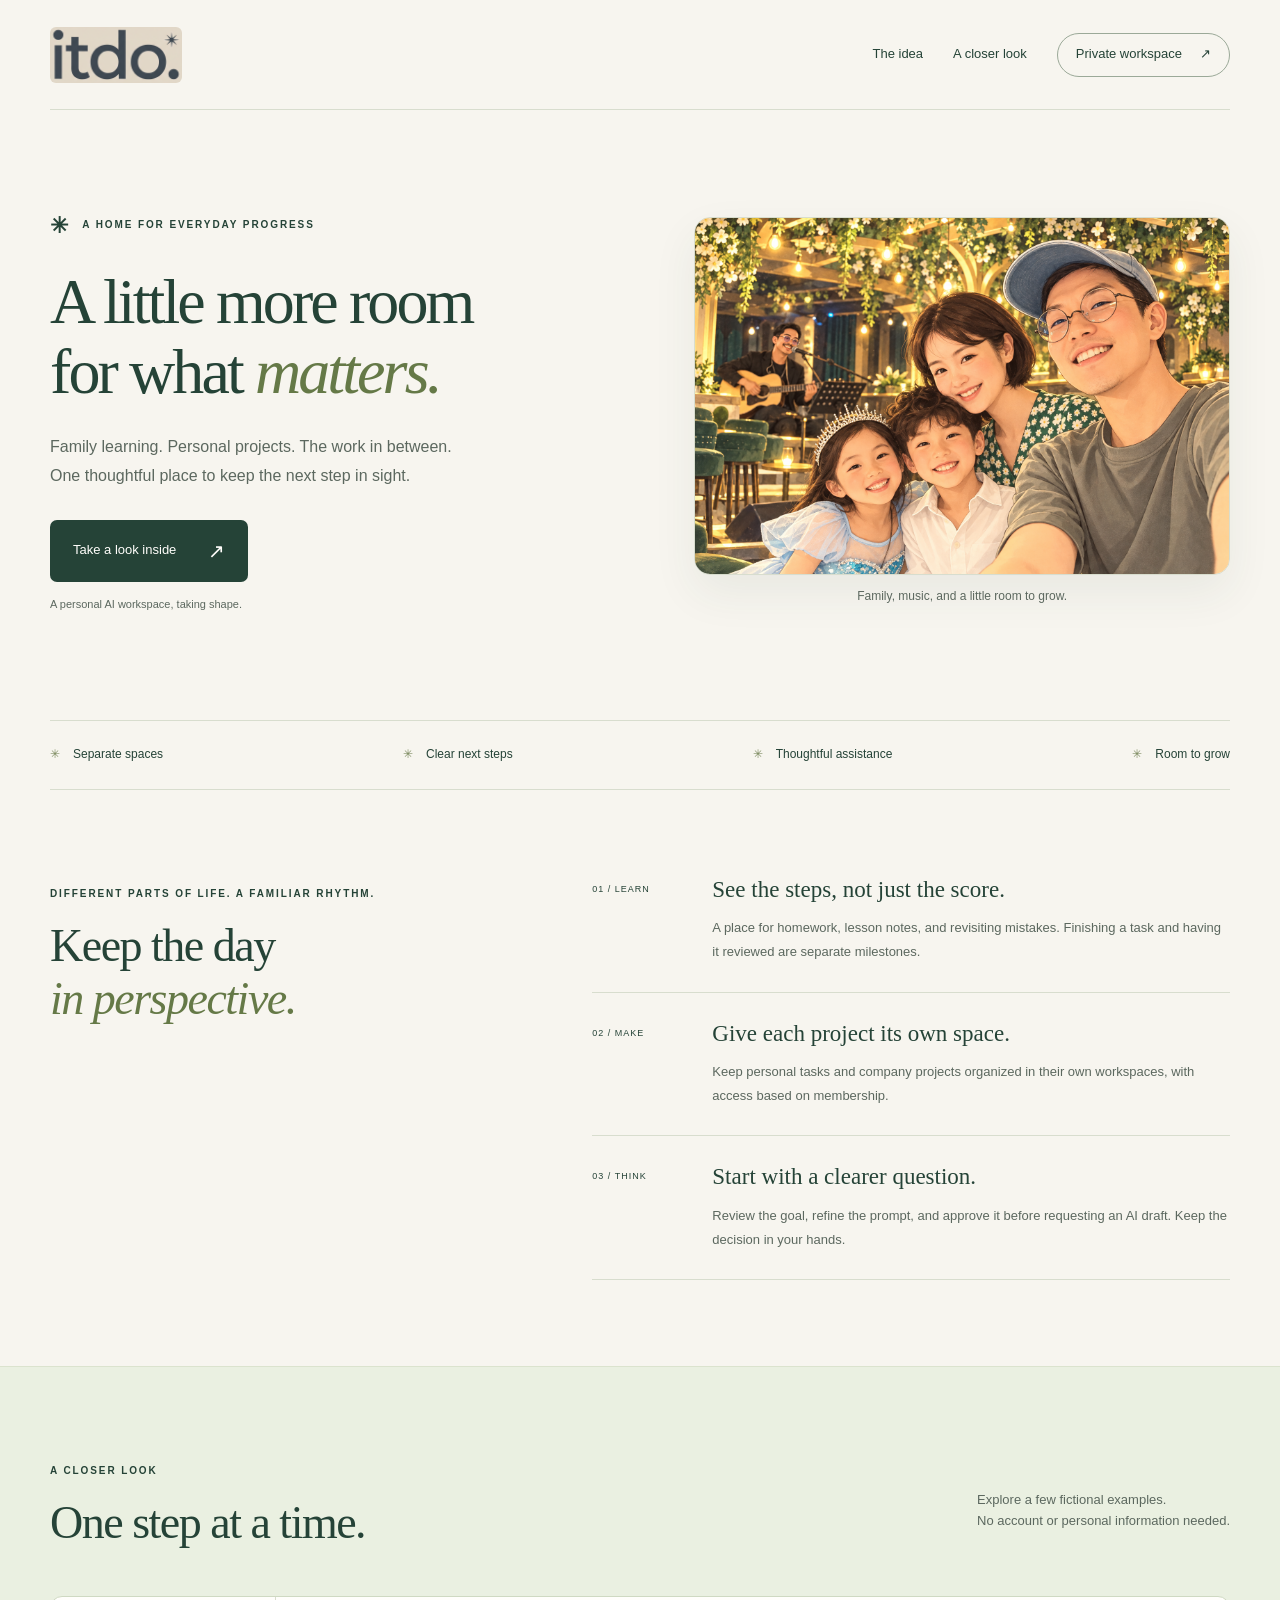
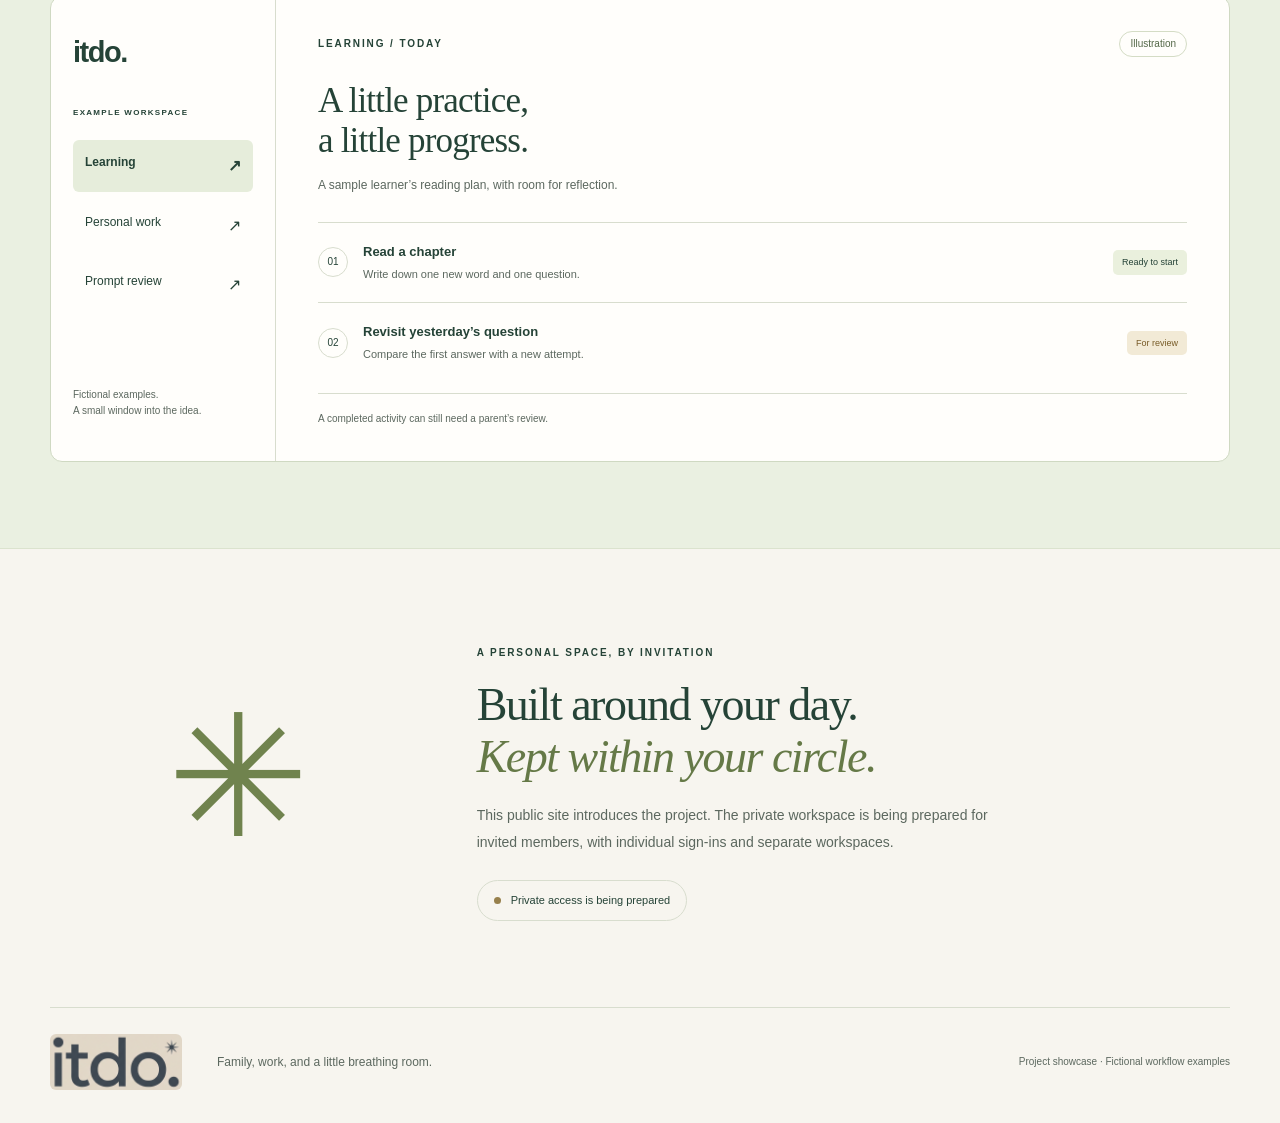
==== index.html @ 33c67507 "Use supplied ITDO logo in the homepage header and footer" ====
<!doctype html>
<html lang="en">
<head>
  <meta charset="utf-8">
  <meta name="viewport" content="width=device-width, initial-scale=1">
  <meta name="description" content="ITDO brings family learning, personal work, and thoughtful AI assistance into one calm workspace. Explore the project and its sample workflows.">
  <meta name="theme-color" content="#254337">
  <meta name="referrer" content="strict-origin-when-cross-origin">
  <meta http-equiv="Content-Security-Policy" content="default-src 'self'; script-src 'self'; style-src 'self'; img-src 'self'; connect-src 'none'; object-src 'none'; base-uri 'none'; form-action 'none'">
  <title>ITDO — A little more room for what matters.</title>
  <link rel="icon" href="./favicon.svg" type="image/svg+xml">
  <link rel="stylesheet" href="./styles.css">
  <script src="./site.js" defer></script>
</head>
<body>
  <a class="skip" href="#main">Skip to content</a>
  <header class="site-header wrap">
    <a class="brand brand-logo" href="./" aria-label="ITDO home"><img src="./itdo-brand-v1.png" width="2048" height="2048" alt="ITDO"></a>
    <nav aria-label="Main navigation"><a href="#possibilities">The idea</a><a href="#preview">A closer look</a><a class="nav-pill" href="#access">Private workspace <span aria-hidden="true">↗</span></a></nav>
  </header>
  <main id="main">
    <section class="hero wrap" aria-labelledby="hero-title">
      <div class="hero-copy">
        <p class="eyebrow"><span class="little-star" aria-hidden="true">✳</span> A home for everyday progress</p>
        <h1 id="hero-title">A little more room<br>for what <em>matters.</em></h1>
        <p class="lede">Family learning. Personal projects. The work in between. One thoughtful place to keep the next step in sight.</p>
        <a class="button" href="#preview">Take a look inside <span aria-hidden="true">↗</span></a>
        <p class="quiet">A personal AI workspace, taking shape.</p>
      </div>
      <figure class="hero-portrait">
        <img src="./family-portrait-v1.png" width="1536" height="1024" fetchpriority="high" alt="A smiling family of four beneath warm lights and greenery, with a musician singing behind them.">
        <figcaption>Family, music, and a little room to grow.</figcaption>
      </figure>
    </section>
    <div class="principles wrap"><span>Separate spaces</span><span>Clear next steps</span><span>Thoughtful assistance</span><span>Room to grow</span></div>
    <section class="possibilities wrap section" id="possibilities" aria-labelledby="possibilities-title">
      <div class="section-intro"><p class="eyebrow">Different parts of life. A familiar rhythm.</p><h2 id="possibilities-title">Keep the day<br><em>in perspective.</em></h2></div>
      <div class="feature-list">
        <article><span class="feature-number">01 / LEARN</span><div><h3>See the steps, not just the score.</h3><p>A place for homework, lesson notes, and revisiting mistakes. Finishing a task and having it reviewed are separate milestones.</p></div></article>
        <article><span class="feature-number">02 / MAKE</span><div><h3>Give each project its own space.</h3><p>Keep personal tasks and company projects organized in their own workspaces, with access based on membership.</p></div></article>
        <article><span class="feature-number">03 / THINK</span><div><h3>Start with a clearer question.</h3><p>Review the goal, refine the prompt, and approve it before requesting an AI draft. Keep the decision in your hands.</p></div></article>
      </div>
    </section>
    <section class="preview-section section" id="preview" aria-labelledby="preview-title">
      <div class="wrap">
        <div class="preview-heading"><div><p class="eyebrow">A closer look</p><h2 id="preview-title">One step at a time.</h2></div><p>Explore a few fictional examples.<br>No account or personal information needed.</p></div>
        <div class="preview-shell">
          <div class="preview-sidebar"><span class="preview-wordmark">itdo.</span><p class="eyebrow">Example workspace</p><div class="example-switcher" role="group" aria-label="Choose an example"><button type="button" data-example="learning" aria-pressed="true">Learning <span aria-hidden="true">↗</span></button><button type="button" data-example="work" aria-pressed="false">Personal work <span aria-hidden="true">↗</span></button><button type="button" data-example="assistant" aria-pressed="false">Prompt review <span aria-hidden="true">↗</span></button></div><p class="sidebar-note">Fictional examples.<br>A small window into the idea.</p></div>
          <div class="example-content" aria-live="polite" aria-atomic="true">
            <article data-panel="learning"><div class="example-top"><span class="eyebrow">Learning / Today</span><span class="sample-tag">Illustration</span></div><h3>A little practice,<br>a little progress.</h3><p class="example-description">A sample learner’s reading plan, with room for reflection.</p><div class="example-record"><span class="record-icon" aria-hidden="true">01</span><div><h4>Read a chapter</h4><p>Write down one new word and one question.</p></div><span class="status">Ready to start</span></div><div class="example-record"><span class="record-icon" aria-hidden="true">02</span><div><h4>Revisit yesterday’s question</h4><p>Compare the first answer with a new attempt.</p></div><span class="status review">For review</span></div><p class="example-footnote">A completed activity can still need a parent’s review.</p></article>
            <article data-panel="work" hidden><div class="example-top"><span class="eyebrow">Personal work / This week</span><span class="sample-tag">Illustration</span></div><h3>Turn a loose idea<br>into a next step.</h3><p class="example-description">A fictional garden project, organized into manageable pieces.</p><div class="example-record"><span class="record-icon" aria-hidden="true">01</span><div><h4>Sketch the balcony layout</h4><p>Measure the space and mark the sunny corner.</p></div><span class="status">Next step</span></div><div class="example-record"><span class="record-icon" aria-hidden="true">02</span><div><h4>Compare three planter options</h4><p>Keep notes together before making a decision.</p></div><span class="status review">Planned</span></div><p class="example-footnote">Personal work and company projects have separate access scopes.</p></article>
            <article data-panel="assistant" hidden><div class="example-top"><span class="eyebrow">Assistance / Prompt review</span><span class="sample-tag">Illustration</span></div><h3>A clearer request.<br>A more useful start.</h3><p class="example-description">Example request: “Help me plan a week of reading.”</p><div class="example-record"><span class="record-icon" aria-hidden="true">01</span><div><h4>Make the goal specific</h4><p>Read for 15 minutes each day, with one reflection question.</p></div></div><div class="example-record"><span class="record-icon" aria-hidden="true">02</span><div><h4>Review before requesting a draft</h4><p>Check the context and approve the exact prompt.</p></div></div><p class="example-footnote">This is a static example. It does not send a prompt or run an agent.</p></article>
          </div>
        </div>
        <noscript><p class="quiet">The learning example is shown above. Enable JavaScript to switch examples.</p></noscript>
      </div>
    </section>
    <section class="access-section wrap section" id="access" aria-labelledby="access-title"><div class="access-symbol" aria-hidden="true">✳</div><div><p class="eyebrow">A personal space, by invitation</p><h2 id="access-title">Built around your day.<br><em>Kept within your circle.</em></h2><p>This public site introduces the project. The private workspace is being prepared for invited members, with individual sign-ins and separate workspaces.</p><span class="availability">Private access is being prepared</span></div></section>
  </main>
  <footer class="site-footer wrap"><a class="brand brand-logo" href="./" aria-label="ITDO home"><img src="./itdo-brand-v1.png" width="2048" height="2048" alt="ITDO" loading="lazy"></a><p>Family, work, and a little breathing room.</p><span>Project showcase · Fictional workflow examples</span></footer>
</body>
</html>
---- styles.css ----
:root{--paper:#f7f5ef;--white:#fffefb;--forest:#254337;--muted:#5c685f;--lime:#e6edb7;--line:#d8ddce;--serif:Georgia,'Times New Roman',serif;--sans:'Avenir Next',Avenir,'Trebuchet MS',sans-serif}
*{box-sizing:border-box}html{scroll-behavior:smooth;scroll-padding-top:28px}body{margin:0;background:var(--paper);color:var(--forest);font:16px/1.6 var(--sans);-webkit-font-smoothing:antialiased}a{color:inherit}button{font:inherit;color:inherit;cursor:pointer}a,button{-webkit-tap-highlight-color:transparent}a:focus-visible,button:focus-visible{outline:3px solid #937128;outline-offset:5px}.wrap{width:min(1180px,calc(100% - 88px));margin-inline:auto}.skip{position:absolute;top:-100px;left:16px;padding:12px 20px;background:var(--forest);color:white;z-index:10}.skip:focus{top:12px}.site-header{display:flex;justify-content:space-between;align-items:center;min-height:110px;border-bottom:1px solid var(--line)}.brand{display:inline-flex;gap:8px;align-items:center;font-size:32px;font-weight:700;letter-spacing:-1.7px;text-decoration:none}.brand-dot{margin-left:-8px}.brand-mark{display:grid;place-items:center;width:39px;height:39px;margin-right:5px;background:var(--lime);border-radius:12px;font:italic 34px var(--serif);letter-spacing:-5px;padding-right:5px}.site-header nav{display:flex;gap:30px;align-items:center;font-size:13px}.site-header nav a{display:inline-flex;min-height:44px;align-items:center;text-decoration:none}.site-header nav a:hover{text-decoration:underline}.nav-pill{border:1px solid #9ba998;border-radius:100px;padding:10px 18px;gap:18px}.hero{display:grid;grid-template-columns:1.1fr 1fr;gap:55px;align-items:center;padding-block:88px 96px}.eyebrow{font-size:10px;letter-spacing:1.9px;text-transform:uppercase;font-weight:600}.little-star{font-size:22px;vertical-align:middle;margin-right:8px}.hero h1{font:clamp(46px,5vw,70px)/1.09 var(--serif);font-weight:400;letter-spacing:-2.9px;margin:24px 0}.hero h1 em,h2 em{font-weight:400;color:#657947}.lede{max-width:425px;font-size:16px;line-height:1.85;color:var(--muted);margin:25px 0 29px}.button{display:inline-flex;align-items:center;gap:32px;padding:15px 23px;background:var(--forest);color:var(--white);border-radius:7px;text-decoration:none;font-size:13px;min-height:48px;transition:background .18s}.button:hover{background:#3a5946}.button span{font-size:20px}.quiet{font-size:11px;color:var(--muted);margin-top:14px}.hero-scene{position:relative;padding:30px 14px 30px 24px;min-width:0}.day-card{position:relative;z-index:1;padding:29px;background:var(--white);border:1px solid var(--line);border-radius:12px;box-shadow:0 20px 55px #2543370b;transform:rotate(-3deg)}.card-top{display:flex;justify-content:space-between;gap:12px;align-items:center}.sample-tag{border:1px solid #d4dcc5;border-radius:30px;padding:4px 10px;font-size:10px;color:#536747;white-space:nowrap}.day-card h2{font:34px/1.16 var(--serif);letter-spacing:-1px;margin:26px 0}.sample-task{display:flex;gap:13px;padding:17px 0;border-top:1px solid #e7e9df;font-size:13px;align-items:center}.sample-task small{display:block;font-size:10px;color:var(--muted);margin-top:3px}.task-symbol{display:grid;place-items:center;border-radius:50%;background:#e8eed8;width:29px;height:29px;flex-shrink:0;font-size:15px}.task-symbol.open{background:none;border:1px solid #cbd4bc;font-size:23px}.card-bottom{display:flex;justify-content:space-between;align-items:center;border-top:1px solid var(--line);padding-top:17px;font-size:11px;color:var(--muted)}.tiny-orbits{font-size:30px;letter-spacing:-10px;padding-right:10px}.paper-note{position:absolute;z-index:2;right:-12px;bottom:-13px;background:var(--lime);border:1px solid #d6deb1;transform:rotate(8deg);padding:16px 26px;box-shadow:0 5px 20px #2543370a}.paper-note>span{font-size:27px}.paper-note p{font:italic 21px/1.25 var(--serif);margin:5px 0}.orbit{position:absolute;border:1px solid #b6c3a3;border-radius:50%;width:290px;height:290px;top:0;right:-20px}.orbit-two{top:53px;right:58px}.principles{display:flex;justify-content:space-between;border-block:1px solid var(--line);padding-block:24px;font-size:12px}.principles span::before{content:'✳';color:#7d8b60;margin-right:13px}.section{padding-block:86px}h2{font:46px/1.15 var(--serif);letter-spacing:-1.5px;font-weight:400;margin:18px 0}.possibilities{display:grid;grid-template-columns:1fr 1.35fr;gap:70px}.feature-list article{display:grid;grid-template-columns:100px 1fr;gap:20px;border-bottom:1px solid var(--line);padding:27px 0}.feature-list article:first-child{padding-top:0}.feature-number{font-size:9px;letter-spacing:1px;padding-top:6px}.feature-list h3{font:23px/1.25 var(--serif);margin:0 0 12px}.feature-list p{font-size:13px;line-height:1.85;color:var(--muted);margin:0}.preview-section{background:#eaf0e1;border-block:1px solid #dbe3ce}.preview-heading{display:flex;justify-content:space-between;align-items:center;gap:30px;margin-bottom:28px}.preview-heading>p{font-size:13px;color:var(--muted)}.preview-shell{display:grid;grid-template-columns:225px 1fr;background:var(--white);border:1px solid #cfd9c2;border-radius:12px;overflow:hidden}.preview-sidebar{padding:32px 22px;border-right:1px solid var(--line);display:flex;flex-direction:column}.preview-wordmark{font-size:29px;font-weight:700;letter-spacing:-1.5px;margin-bottom:24px}.preview-sidebar>.eyebrow{font-size:8px;letter-spacing:1.3px}.example-switcher{display:grid;gap:8px;margin-top:12px}.example-switcher button{border:0;background:transparent;display:flex;justify-content:space-between;padding:13px 12px;border-radius:6px;text-align:left;font-size:12px;min-height:46px}.example-switcher button[aria-pressed=true]{background:#e6eddb;font-weight:600}.example-switcher button:hover{background:#f0f3e8}.example-switcher span{font-size:16px}.sidebar-note{font-size:10px;color:var(--muted);margin-top:auto;padding-top:40px}.example-content{padding:34px 42px;min-width:0;min-height:440px}.example-top{display:flex;justify-content:space-between;gap:10px;align-items:center}.example-content h3{font:35px/1.15 var(--serif);letter-spacing:-.8px;margin:24px 0 14px}.example-description{font-size:12px;color:var(--muted);margin-bottom:27px}.example-record{display:flex;gap:15px;align-items:center;border-top:1px solid var(--line);padding:19px 0}.record-icon{display:grid;place-items:center;width:30px;height:30px;border:1px solid var(--line);border-radius:50%;font-size:10px;flex-shrink:0}.example-record h4{font-size:13px;font-weight:600;margin:0 0 3px}.example-record p{font-size:11px;margin:0;color:var(--muted)}.status{margin-left:auto;white-space:nowrap;font-size:9px;padding:5px 9px;background:#eaf0dd;border-radius:5px}.status.review{background:#f2ead6;color:#775b27}.example-footnote{font-size:10px;color:var(--muted);border-top:1px solid var(--line);padding-top:17px;margin-bottom:0}.access-section{display:grid;grid-template-columns:1fr 2fr;gap:50px;align-items:center}.access-symbol{font:170px var(--serif);text-align:center;color:#70834e}.access-section p:not(.eyebrow){max-width:530px;font-size:14px;color:var(--muted);line-height:1.9}.availability{display:inline-flex;gap:10px;align-items:center;border:1px solid var(--line);padding:11px 16px;border-radius:50px;font-size:11px;margin-top:10px}.availability::before{content:'';width:7px;height:7px;border-radius:50%;background:#97804c}.site-footer{border-top:1px solid var(--line);padding-block:26px 33px;display:flex;align-items:center;gap:35px}.site-footer .brand{font-size:27px}.site-footer p{font-size:12px;color:var(--muted)}.site-footer>span{margin-left:auto;font-size:10px;color:var(--muted)}[hidden]{display:none!important}
@media(min-width:800px) and (prefers-reduced-motion:no-preference){.hero-copy,.hero-scene{animation:arrive .6s ease-out both}.hero-scene{animation-delay:.13s}@keyframes arrive{from{opacity:0;transform:translateY(14px)}to{opacity:1;transform:translateY(0)}}}
@media(max-width:1000px){.wrap{width:calc(100% - 56px)}.hero{gap:22px;padding-block:64px 80px}.hero h1{font-size:52px}.day-card{padding:22px}.paper-note{right:-6px}.possibilities{gap:35px;grid-template-columns:.9fr 1.4fr}.feature-list article{grid-template-columns:75px 1fr;gap:12px}.preview-sidebar{padding:27px 18px}.preview-shell{grid-template-columns:190px 1fr}.example-content{padding:30px 28px}.status{white-space:normal}.principles{font-size:11px}.principles span::before{margin-right:7px}}
@media(max-width:720px){.wrap{width:calc(100% - 40px)}.site-header{min-height:85px}.brand{font-size:27px}.brand-mark{width:34px;height:34px}.site-header nav{gap:14px;font-size:11px}.site-header nav>a:first-child{display:none}.nav-pill{padding:8px 12px;gap:8px}.hero{grid-template-columns:1fr;gap:24px;padding-block:44px 73px}.hero h1{font-size:clamp(43px,10vw,63px);letter-spacing:-2px}.lede{font-size:15px;max-width:460px}.hero-scene{max-width:420px;width:100%;margin:auto;padding:25px 14px}.orbit{right:0}.paper-note{right:3px;bottom:-20px}.day-card{padding:25px}.principles{display:grid;grid-template-columns:1fr 1fr;gap:18px;padding-block:24px}.section{padding-block:55px}.possibilities{grid-template-columns:1fr;gap:25px}h2{font-size:37px}.feature-list article{grid-template-columns:79px 1fr;padding:24px 0}.feature-list h3{font-size:22px}.preview-heading{display:block}.preview-heading>p{font-size:12px}.preview-shell{grid-template-columns:1fr}.preview-sidebar{padding:14px;border-right:0;border-bottom:1px solid var(--line)}.preview-wordmark,.preview-sidebar>.eyebrow,.sidebar-note{display:none}.example-switcher{display:flex;gap:6px;margin:0;flex-wrap:wrap}.example-switcher button{flex:1;gap:9px;justify-content:center;font-size:11px;padding:12px 8px}.example-switcher button span{display:none}.example-content{padding:25px 20px;min-height:470px}.example-content h3{font-size:32px}.example-top .eyebrow{font-size:8px;letter-spacing:1.2px}.example-record{flex-wrap:wrap;gap:11px}.example-record>div{flex:1}.status{margin-left:41px}.access-section{grid-template-columns:1fr;gap:4px}.access-symbol{text-align:left;font-size:70px;line-height:1.2}.access-section h2{font-size:37px}.site-footer{flex-wrap:wrap;gap:8px 20px}.site-footer>span{margin-left:0;width:100%}.site-footer p{font-size:11px}}
.hero-portrait{margin:0;min-width:0}.hero-portrait img{display:block;width:100%;height:auto;border:1px solid var(--line);border-radius:16px;box-shadow:0 18px 45px #25433712}.hero-portrait figcaption{margin-top:12px;text-align:center;font-size:12px;color:var(--muted)}
.brand-logo{display:block;position:relative;width:132px;height:56px;overflow:hidden;flex-shrink:0;border-radius:6px}.brand-logo img{position:absolute;left:-45%;top:50%;width:190%;max-width:none;height:auto;transform:translateY(-50%)}
@media(max-width:480px){.site-header nav>a:not(.nav-pill){display:none}.brand-logo{width:120px;height:52px}}
@media(prefers-reduced-motion:reduce){html{scroll-behavior:auto}*{animation:none!important;transition:none!important}}
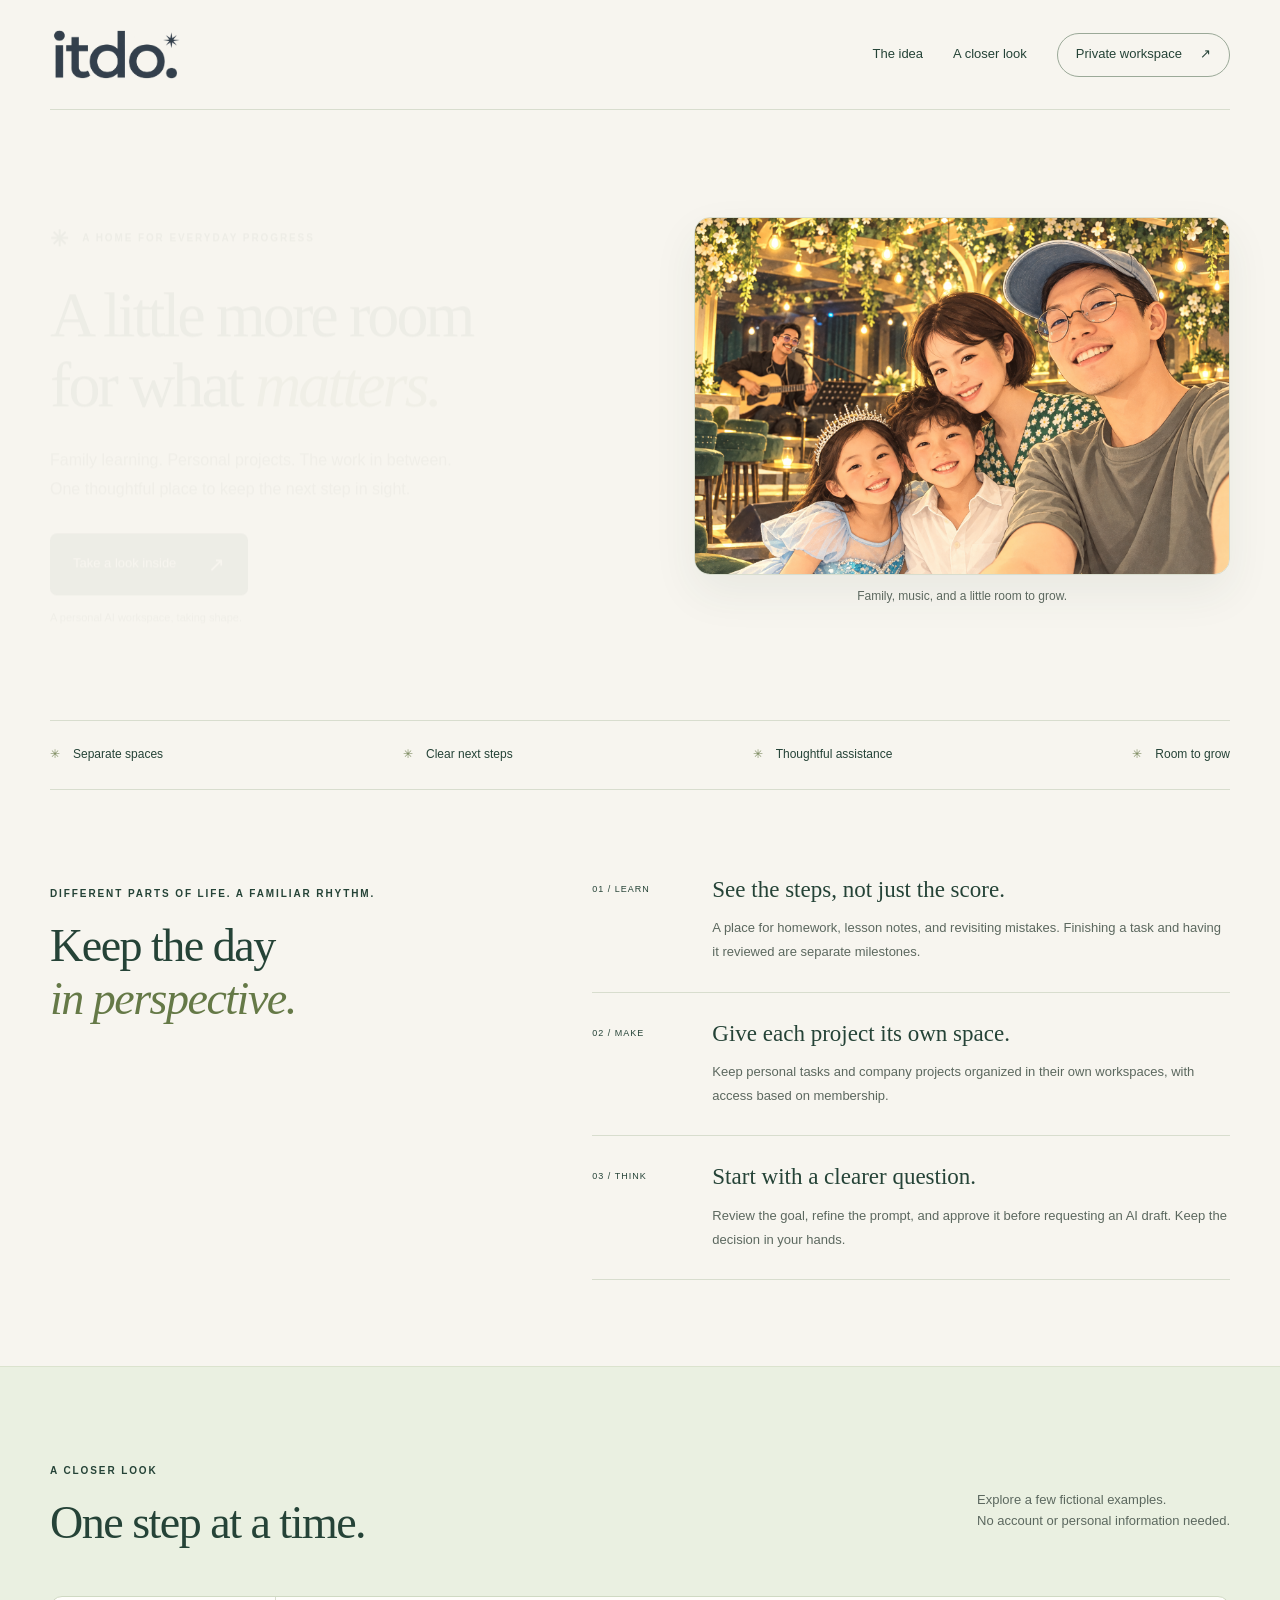
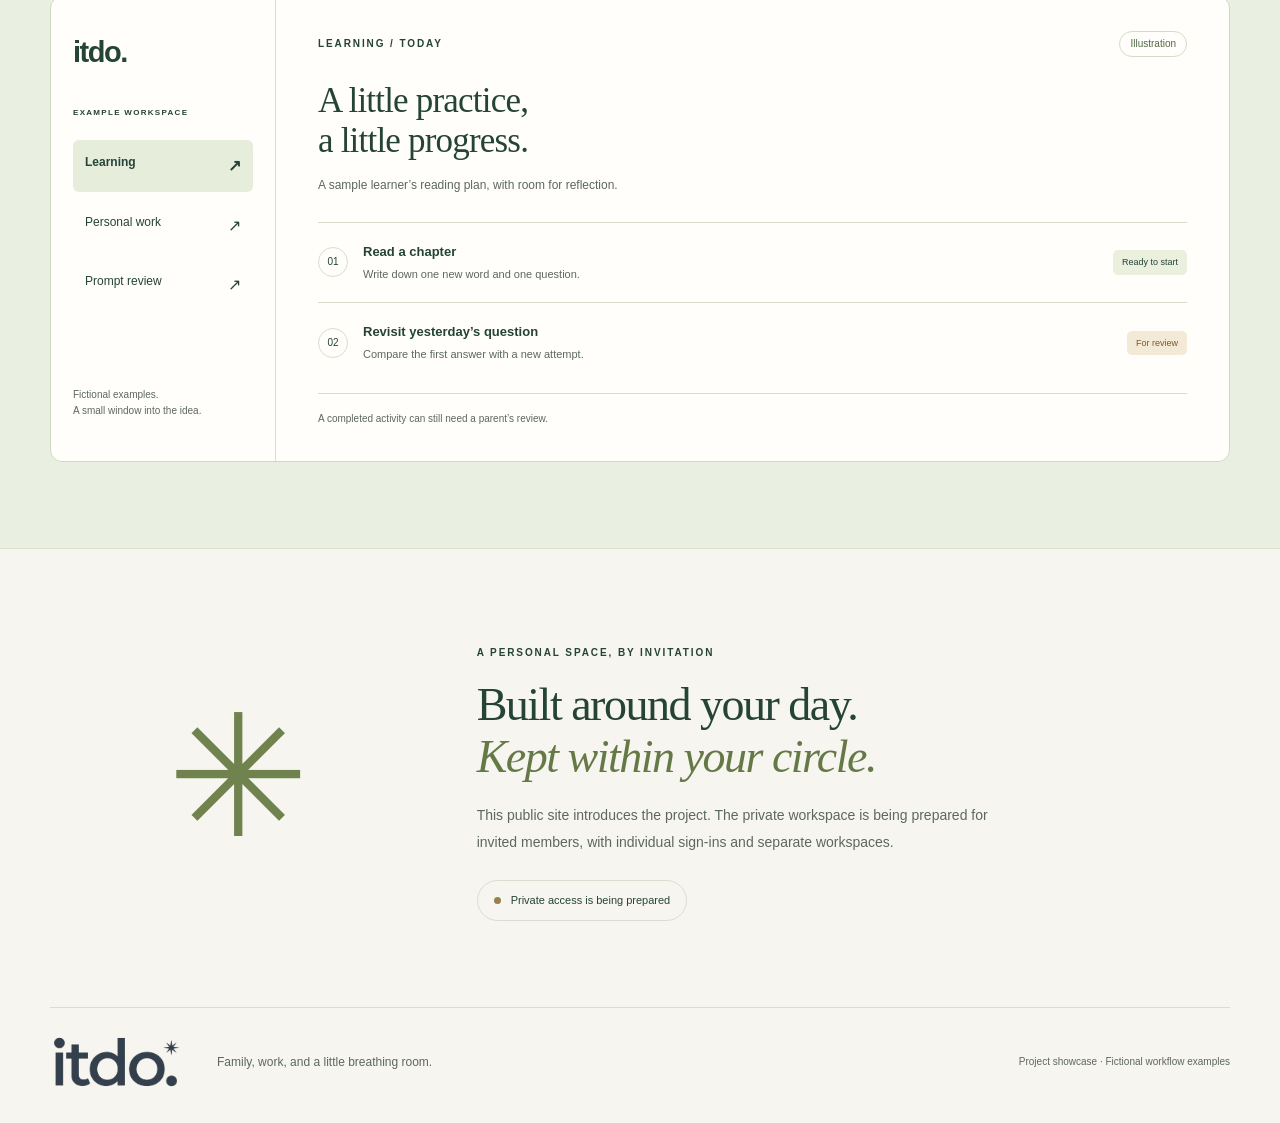
==== commit ac02fa8f: "Remove the beige logo background" ====
--- a/index.html
+++ b/index.html
@@ -15,7 +15,7 @@
 <body>
   <a class="skip" href="#main">Skip to content</a>
   <header class="site-header wrap">
-    <a class="brand brand-logo" href="./" aria-label="ITDO home"><img src="./itdo-brand-v1.png" width="2048" height="2048" alt="ITDO"></a>
+    <a class="brand brand-logo" href="./" aria-label="ITDO home"><img src="./itdo-logo-transparent-v2.png" width="1983" height="793" alt="ITDO"></a>
     <nav aria-label="Main navigation"><a href="#possibilities">The idea</a><a href="#preview">A closer look</a><a class="nav-pill" href="#access">Private workspace <span aria-hidden="true">↗</span></a></nav>
   </header>
   <main id="main">
@@ -57,6 +57,6 @@
     </section>
     <section class="access-section wrap section" id="access" aria-labelledby="access-title"><div class="access-symbol" aria-hidden="true">✳</div><div><p class="eyebrow">A personal space, by invitation</p><h2 id="access-title">Built around your day.<br><em>Kept within your circle.</em></h2><p>This public site introduces the project. The private workspace is being prepared for invited members, with individual sign-ins and separate workspaces.</p><span class="availability">Private access is being prepared</span></div></section>
   </main>
-  <footer class="site-footer wrap"><a class="brand brand-logo" href="./" aria-label="ITDO home"><img src="./itdo-brand-v1.png" width="2048" height="2048" alt="ITDO" loading="lazy"></a><p>Family, work, and a little breathing room.</p><span>Project showcase · Fictional workflow examples</span></footer>
+  <footer class="site-footer wrap"><a class="brand brand-logo" href="./" aria-label="ITDO home"><img src="./itdo-logo-transparent-v2.png" width="1983" height="793" alt="ITDO" loading="lazy"></a><p>Family, work, and a little breathing room.</p><span>Project showcase · Fictional workflow examples</span></footer>
 </body>
 </html>
--- a/styles.css
+++ b/styles.css
@@ -4,6 +4,6 @@
 @media(max-width:1000px){.wrap{width:calc(100% - 56px)}.hero{gap:22px;padding-block:64px 80px}.hero h1{font-size:52px}.day-card{padding:22px}.paper-note{right:-6px}.possibilities{gap:35px;grid-template-columns:.9fr 1.4fr}.feature-list article{grid-template-columns:75px 1fr;gap:12px}.preview-sidebar{padding:27px 18px}.preview-shell{grid-template-columns:190px 1fr}.example-content{padding:30px 28px}.status{white-space:normal}.principles{font-size:11px}.principles span::before{margin-right:7px}}
 @media(max-width:720px){.wrap{width:calc(100% - 40px)}.site-header{min-height:85px}.brand{font-size:27px}.brand-mark{width:34px;height:34px}.site-header nav{gap:14px;font-size:11px}.site-header nav>a:first-child{display:none}.nav-pill{padding:8px 12px;gap:8px}.hero{grid-template-columns:1fr;gap:24px;padding-block:44px 73px}.hero h1{font-size:clamp(43px,10vw,63px);letter-spacing:-2px}.lede{font-size:15px;max-width:460px}.hero-scene{max-width:420px;width:100%;margin:auto;padding:25px 14px}.orbit{right:0}.paper-note{right:3px;bottom:-20px}.day-card{padding:25px}.principles{display:grid;grid-template-columns:1fr 1fr;gap:18px;padding-block:24px}.section{padding-block:55px}.possibilities{grid-template-columns:1fr;gap:25px}h2{font-size:37px}.feature-list article{grid-template-columns:79px 1fr;padding:24px 0}.feature-list h3{font-size:22px}.preview-heading{display:block}.preview-heading>p{font-size:12px}.preview-shell{grid-template-columns:1fr}.preview-sidebar{padding:14px;border-right:0;border-bottom:1px solid var(--line)}.preview-wordmark,.preview-sidebar>.eyebrow,.sidebar-note{display:none}.example-switcher{display:flex;gap:6px;margin:0;flex-wrap:wrap}.example-switcher button{flex:1;gap:9px;justify-content:center;font-size:11px;padding:12px 8px}.example-switcher button span{display:none}.example-content{padding:25px 20px;min-height:470px}.example-content h3{font-size:32px}.example-top .eyebrow{font-size:8px;letter-spacing:1.2px}.example-record{flex-wrap:wrap;gap:11px}.example-record>div{flex:1}.status{margin-left:41px}.access-section{grid-template-columns:1fr;gap:4px}.access-symbol{text-align:left;font-size:70px;line-height:1.2}.access-section h2{font-size:37px}.site-footer{flex-wrap:wrap;gap:8px 20px}.site-footer>span{margin-left:0;width:100%}.site-footer p{font-size:11px}}
 .hero-portrait{margin:0;min-width:0}.hero-portrait img{display:block;width:100%;height:auto;border:1px solid var(--line);border-radius:16px;box-shadow:0 18px 45px #25433712}.hero-portrait figcaption{margin-top:12px;text-align:center;font-size:12px;color:var(--muted)}
-.brand-logo{display:block;position:relative;width:132px;height:56px;overflow:hidden;flex-shrink:0;border-radius:6px}.brand-logo img{position:absolute;left:-45%;top:50%;width:190%;max-width:none;height:auto;transform:translateY(-50%)}
+.brand-logo{display:block;position:relative;width:132px;height:56px;overflow:hidden;flex-shrink:0}.brand-logo img{position:absolute;left:-20%;top:50%;width:142%;max-width:none;height:auto;transform:translateY(-56%)}
 @media(max-width:480px){.site-header nav>a:not(.nav-pill){display:none}.brand-logo{width:120px;height:52px}}
 @media(prefers-reduced-motion:reduce){html{scroll-behavior:auto}*{animation:none!important;transition:none!important}}
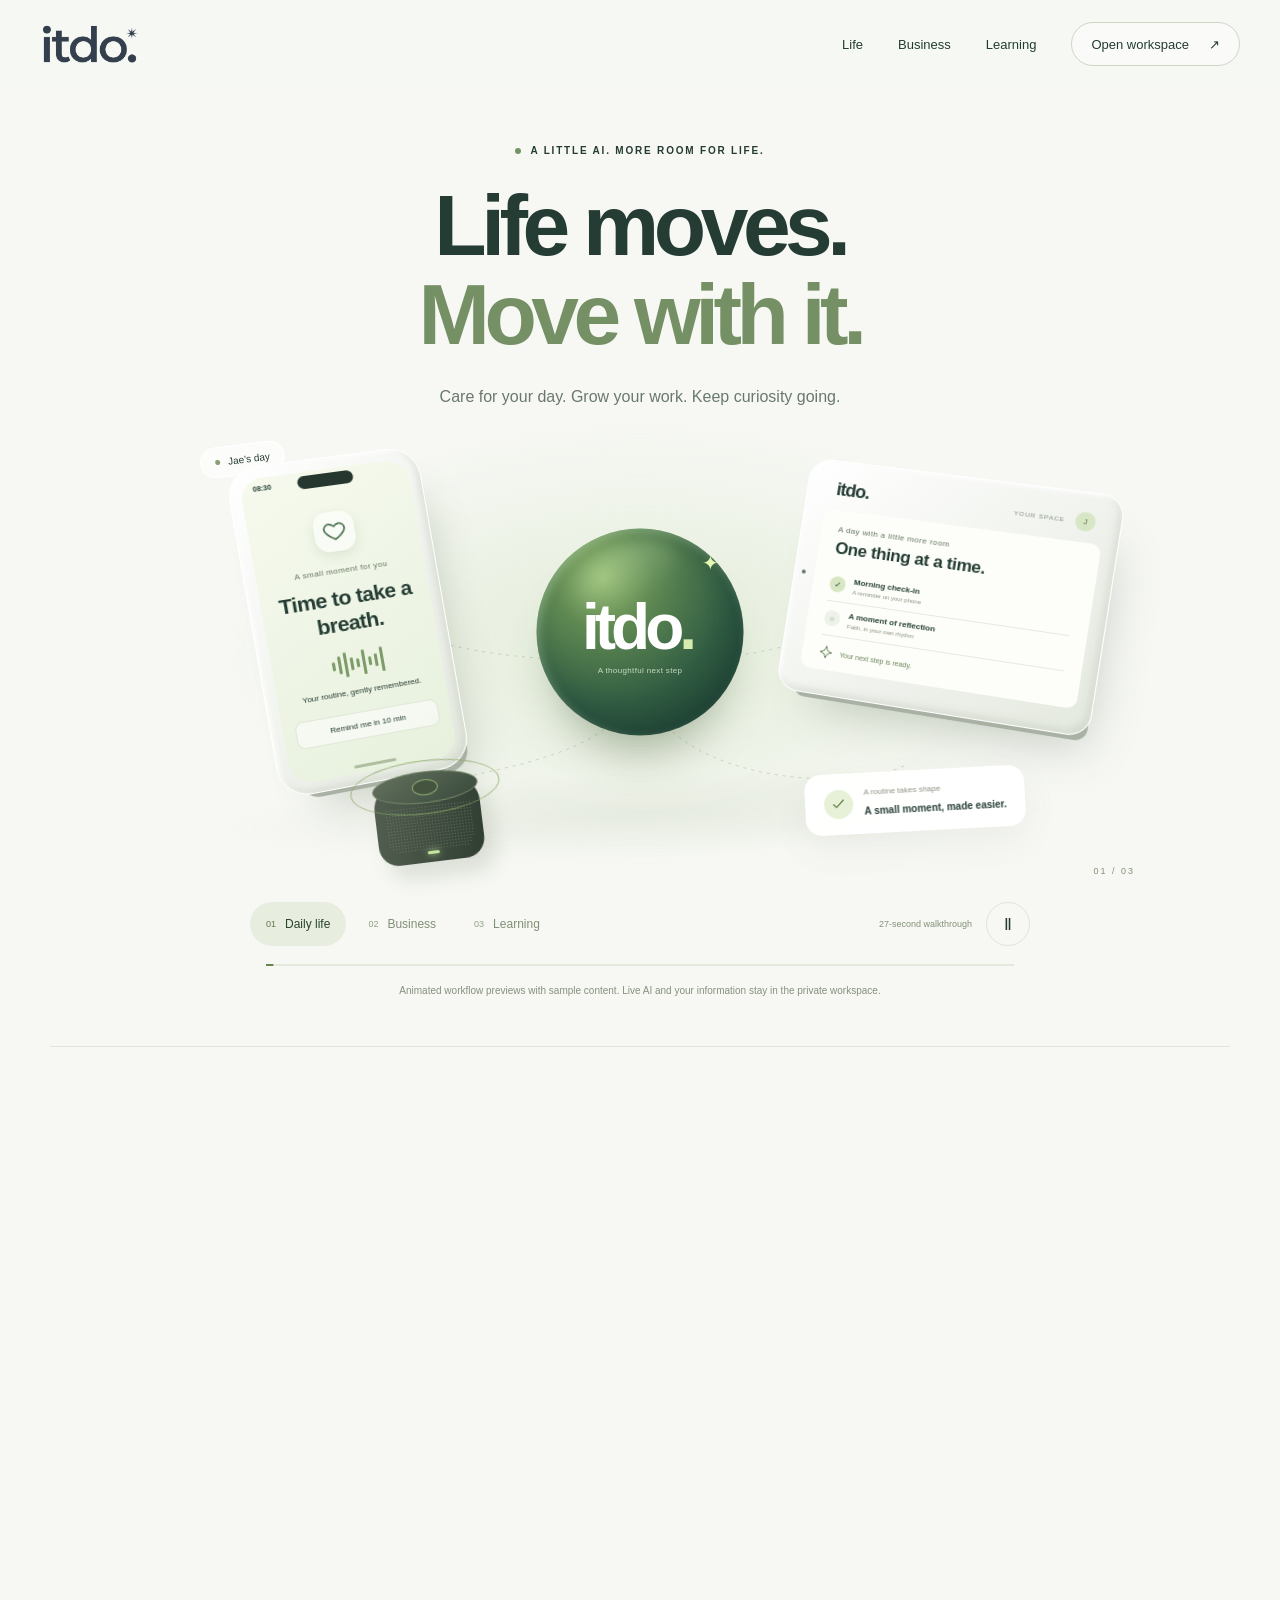
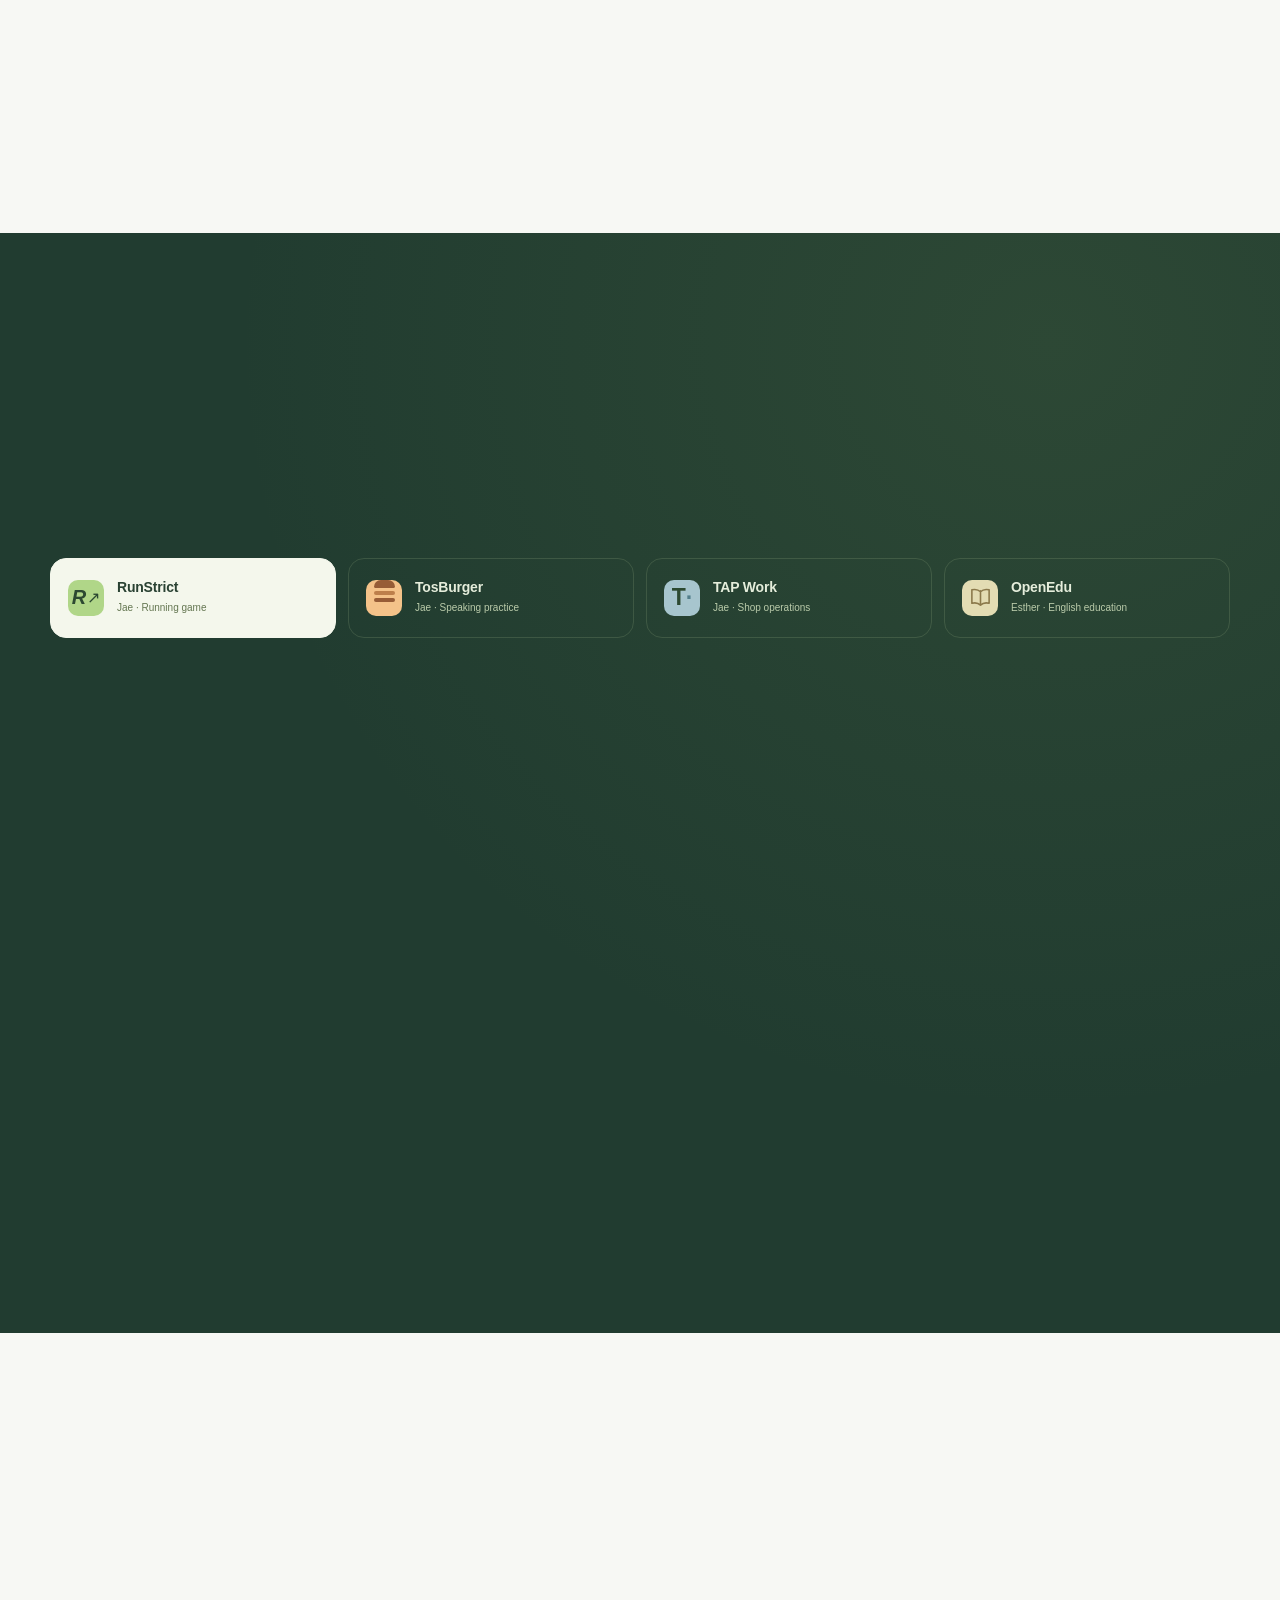
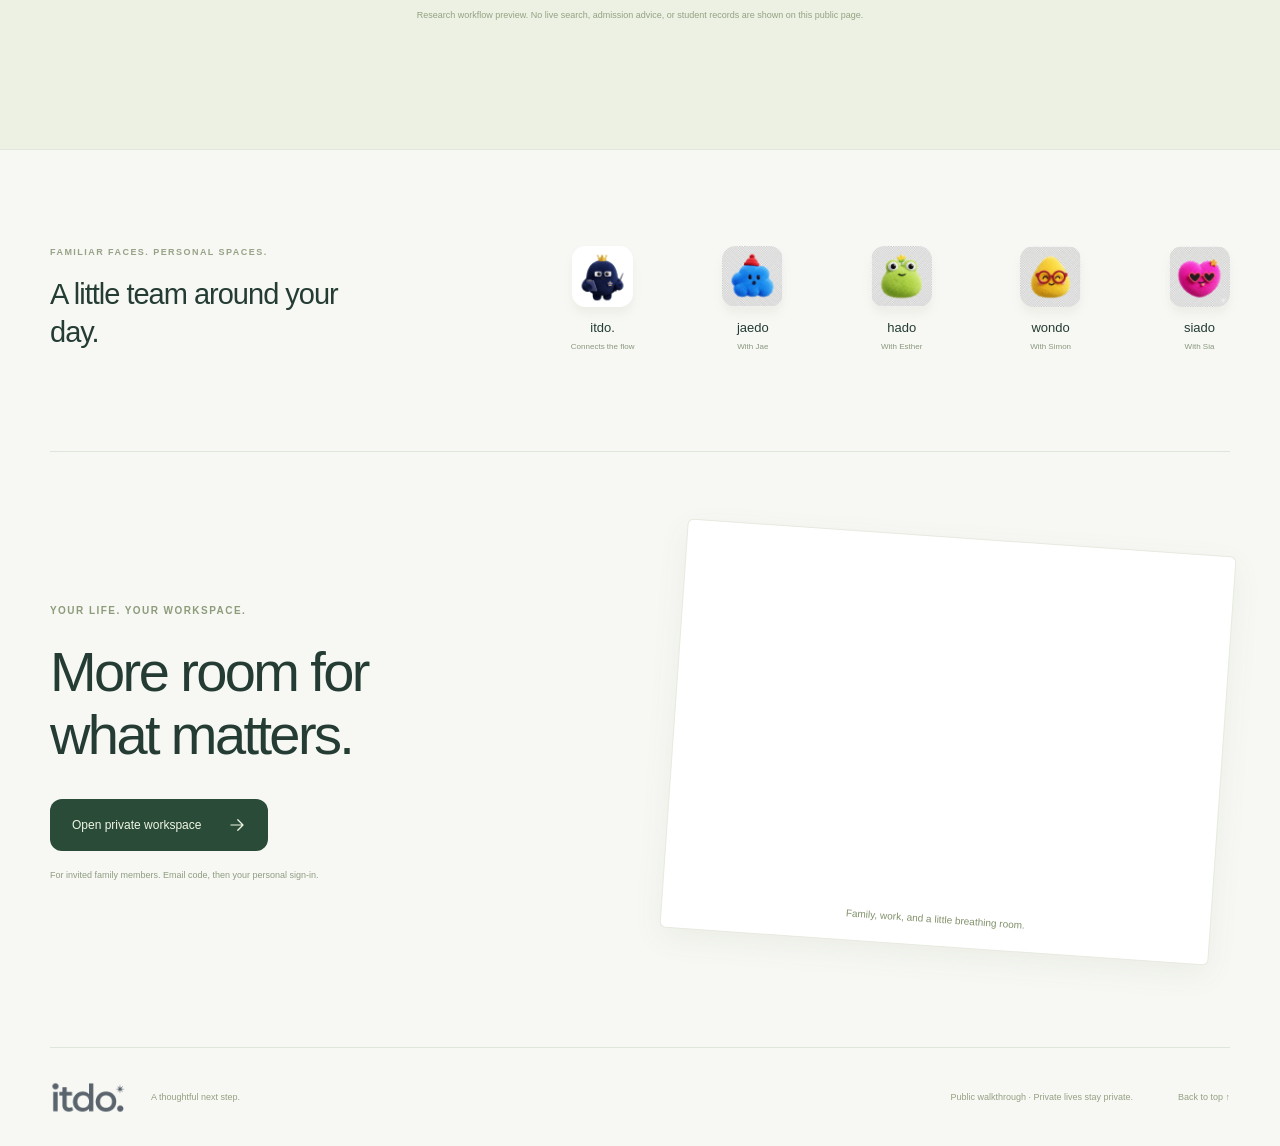
==== commit 1eae9e58: "Publish animated life, business and learning site Replace the text-led homepage with responsive work" ====
--- a/index.html
+++ b/index.html
@@ -3,60 +3,74 @@
 <head>
   <meta charset="utf-8">
   <meta name="viewport" content="width=device-width, initial-scale=1">
-  <meta name="description" content="ITDO brings family learning, personal work, and thoughtful AI assistance into one calm workspace. Explore the project and its sample workflows.">
-  <meta name="theme-color" content="#254337">
+  <meta name="description" content="Watch itdo connect everyday routines, four businesses, and family learning in a short animated walkthrough. Live AI stays in your private workspace.">
+  <meta name="theme-color" content="#f7f8f4">
   <meta name="referrer" content="strict-origin-when-cross-origin">
   <meta http-equiv="Content-Security-Policy" content="default-src 'self'; script-src 'self'; style-src 'self'; img-src 'self'; connect-src 'none'; object-src 'none'; base-uri 'none'; form-action 'none'">
-  <title>ITDO — A little more room for what matters.</title>
+  <title>itdo. — Life moves. Move with it.</title>
   <link rel="icon" href="./favicon.svg" type="image/svg+xml">
-  <link rel="stylesheet" href="./styles.css">
-  <script src="./site.js" defer></script>
+  <link rel="stylesheet" href="./styles.css?v=ca11d2608d91">
+  <script src="./site.js?v=c86588a2794c" defer></script>
 </head>
 <body>
+  <svg class="svg-library" xmlns="http://www.w3.org/2000/svg" aria-hidden="true"><defs>
+    <symbol id="i-arrow" viewBox="0 0 24 24"><path d="M4 12h15M13 5l7 7-7 7"/></symbol>
+    <symbol id="i-heart" viewBox="0 0 24 24"><path d="M20.5 5.7c-2.2-2.3-5.8-1.5-8.5 1.3-2.7-2.8-6.3-3.6-8.5-1.3-4.5 4.7 1.3 10 8.5 14.3 7.2-4.3 13-9.6 8.5-14.3Z"/></symbol>
+    <symbol id="i-check" viewBox="0 0 24 24"><path d="m5 12 4 4L19 6"/></symbol>
+    <symbol id="i-sound" viewBox="0 0 24 24"><path d="m11 5-5 4H3v6h3l5 4V5ZM15 8c3 2 3 6 0 8M18 4c6 4 6 12 0 16"/></symbol>
+    <symbol id="i-book" viewBox="0 0 24 24"><path d="M12 5v15M3 4c4-1 7 0 9 2 2-2 5-3 9-2v14c-4-1-7 0-9 2-2-2-5-3-9-2V4Z"/></symbol>
+    <symbol id="i-spark" viewBox="0 0 24 24"><path d="m12 2 2.8 7.2L22 12l-7.2 2.8L12 22l-2.8-7.2L2 12l7.2-2.8L12 2Z"/></symbol>
+    <symbol id="i-search" viewBox="0 0 24 24"><circle cx="10.5" cy="10.5" r="6.5"/><path d="m16 16 5 5"/></symbol>
+    <symbol id="i-bell" viewBox="0 0 24 24"><path d="M5 17h14l-2-4V9a5 5 0 0 0-10 0v4l-2 4ZM10 21h4"/></symbol>
+    <symbol id="i-grid" viewBox="0 0 24 24"><rect x="3" y="3" width="7" height="7" rx="2"/><rect x="14" y="3" width="7" height="7" rx="2"/><rect x="3" y="14" width="7" height="7" rx="2"/><rect x="14" y="14" width="7" height="7" rx="2"/></symbol>
+    <symbol id="i-sun" viewBox="0 0 24 24"><circle cx="12" cy="12" r="4"/><path d="M12 1v2M12 21v2M1 12h2M21 12h2M4 4l2 2m12 12 2 2M4 20l2-2M18 6l2-2"/></symbol>
+    <symbol id="i-cap" viewBox="0 0 24 24"><path d="m2 9 10-5 10 5-10 5L2 9ZM6 11v6c4 3 8 3 12 0v-6M22 9v8"/></symbol>
+  </defs></svg>
   <a class="skip" href="#main">Skip to content</a>
-  <header class="site-header wrap">
-    <a class="brand brand-logo" href="./" aria-label="ITDO home"><img src="./itdo-logo-transparent-v2.png" width="1983" height="793" alt="ITDO"></a>
-    <nav aria-label="Main navigation"><a href="#possibilities">The idea</a><a href="#preview">A closer look</a><a class="nav-pill" href="#access">Private workspace <span aria-hidden="true">↗</span></a></nav>
+  <header class="site-header">
+    <a class="brand" href="./" aria-label="itdo home"><img src="./itdo-logo-transparent-v2.png" width="1983" height="793" alt="itdo."></a>
+    <nav aria-label="Main navigation"><a href="#life">Life</a><a href="#business">Business</a><a href="#learning">Learning</a><a class="nav-workspace" href="/control/">Open workspace <span aria-hidden="true">↗</span></a></nav>
   </header>
   <main id="main">
-    <section class="hero wrap" aria-labelledby="hero-title">
-      <div class="hero-copy">
-        <p class="eyebrow"><span class="little-star" aria-hidden="true">✳</span> A home for everyday progress</p>
-        <h1 id="hero-title">A little more room<br>for what <em>matters.</em></h1>
-        <p class="lede">Family learning. Personal projects. The work in between. One thoughtful place to keep the next step in sight.</p>
-        <a class="button" href="#preview">Take a look inside <span aria-hidden="true">↗</span></a>
-        <p class="quiet">A personal AI workspace, taking shape.</p>
+    <section class="hero" aria-labelledby="hero-title">
+      <div class="hero-heading"><p class="eyebrow"><span class="status-dot"></span> A little AI. More room for life.</p><h1 id="hero-title">Life moves.<br><span>Move with it.</span></h1><p class="hero-subtitle">Care for your day. Grow your work. Keep curiosity going.</p></div>
+      <div class="hero-theatre" id="walkthrough" data-scene="life" data-step="0" aria-label="Animated example of itdo connecting reminders and devices">
+        <div class="theatre-halo"></div><div class="theatre-floor"></div>
+        <svg class="connection-map" viewBox="0 0 1100 470" preserveAspectRatio="xMidYMid meet" aria-hidden="true"><path class="wire" d="M235 210C350 210 330 246 550 246S780 170 875 170M550 246C550 360 350 350 300 385M550 246C550 365 755 380 815 350"/><path class="signal signal-one" d="M235 210C350 210 330 246 550 246S780 170 875 170"/><path class="signal signal-two" d="M550 246C550 360 350 350 300 385"/></svg>
+        <div class="floating-label label-left"><span class="mini-dot"></span><span id="hero-owner">Jae’s day</span></div>
+        <div class="hero-phone device"><div class="phone-island"></div><div class="phone-time">08:30</div><div class="phone-screen"><div class="phone-app"><svg class="icon"><use id="hero-icon" href="#i-heart"/></svg></div><p class="device-kicker" id="hero-phone-kicker">A small moment for you</p><h2 id="hero-phone-title">Time to<br>take a breath.</h2><div class="phone-voice"><span class="waveform"><i></i><i></i><i></i><i></i><i></i><i></i><i></i><i></i><i></i></span></div><p id="hero-phone-note">Your routine, gently remembered.</p><span class="device-action" id="hero-phone-action">Remind me in 10 min</span></div><div class="phone-home"></div></div>
+        <div class="ai-orb"><div class="orb-shine"></div><span class="orb-wordmark">itdo<span>.</span></span><span class="orb-caption">A thoughtful next step</span><span class="orb-spark">✦</span></div>
+        <div class="hero-tablet device"><div class="tablet-camera"></div><div class="tablet-top"><span class="tiny-brand">itdo.</span><span class="device-date">YOUR SPACE</span><span class="user-dot" id="hero-initial">J</span></div><div class="tablet-content"><p class="device-kicker" id="hero-tablet-kicker">A day with a little more room</p><h3 id="hero-tablet-title">One thing at a time.</h3><div class="mini-task"><span class="mini-check">✓</span><div><strong id="hero-row-one">Morning check-in</strong><small id="hero-row-one-note">A reminder on your phone</small></div></div><div class="mini-task"><span class="mini-check pending">○</span><div><strong id="hero-row-two">A moment of reflection</strong><small id="hero-row-two-note">Faith, in your own rhythm</small></div></div><div class="tablet-insight"><svg class="icon"><use href="#i-spark"/></svg><span id="hero-insight">Your next step is ready.</span></div></div></div>
+        <div class="hero-speaker"><div class="speaker-top"><span></span></div><div class="speaker-mesh"></div><div class="speaker-light"></div><span class="sound-ring sound-ring-one"></span><span class="sound-ring sound-ring-two"></span></div>
+        <div class="floating-message"><span class="message-icon"><svg class="icon"><use href="#i-check"/></svg></span><div><small id="hero-message-label">A little less to remember</small><strong id="hero-message">Right moment. Right device.</strong></div></div>
+        <span class="scene-number" aria-hidden="true">01 / 03</span>
       </div>
-      <figure class="hero-portrait">
-        <img src="./family-portrait-v1.png" width="1536" height="1024" fetchpriority="high" alt="A smiling family of four beneath warm lights and greenery, with a musician singing behind them.">
-        <figcaption>Family, music, and a little room to grow.</figcaption>
-      </figure>
+      <div class="story-controls wrap"><div class="story-tabs" role="group" aria-label="Choose an animated walkthrough"><button data-scene-select="life" aria-pressed="true"><span>01</span> Daily life</button><button data-scene-select="business" aria-pressed="false"><span>02</span> Business</button><button data-scene-select="learning" aria-pressed="false"><span>03</span> Learning</button></div><div class="playback"><span id="story-progress-text">27-second walkthrough</span><button id="motion-toggle" class="icon-button" type="button" aria-label="Pause animations"><span id="motion-symbol" aria-hidden="true">Ⅱ</span></button></div><div class="story-progress"><span id="story-progress"></span></div></div>
+      <p class="demo-note wrap">Animated workflow previews with sample content. Live AI and your information stay in the private workspace.</p>
     </section>
-    <div class="principles wrap"><span>Separate spaces</span><span>Clear next steps</span><span>Thoughtful assistance</span><span>Room to grow</span></div>
-    <section class="possibilities wrap section" id="possibilities" aria-labelledby="possibilities-title">
-      <div class="section-intro"><p class="eyebrow">Different parts of life. A familiar rhythm.</p><h2 id="possibilities-title">Keep the day<br><em>in perspective.</em></h2></div>
-      <div class="feature-list">
-        <article><span class="feature-number">01 / LEARN</span><div><h3>See the steps, not just the score.</h3><p>A place for homework, lesson notes, and revisiting mistakes. Finishing a task and having it reviewed are separate milestones.</p></div></article>
-        <article><span class="feature-number">02 / MAKE</span><div><h3>Give each project its own space.</h3><p>Keep personal tasks and company projects organized in their own workspaces, with access based on membership.</p></div></article>
-        <article><span class="feature-number">03 / THINK</span><div><h3>Start with a clearer question.</h3><p>Review the goal, refine the prompt, and approve it before requesting an AI draft. Keep the decision in your hands.</p></div></article>
+
+    <section class="life-section section wrap" id="life" aria-labelledby="life-title">
+      <div class="section-copy reveal"><p class="eyebrow">01 / Everyday life</p><h2 id="life-title">Small nudges.<br>A more <em>present day.</em></h2><p>For the routines that care for you, the faith that grounds you, and the things you want to remember.</p><div class="pill-switch" role="group" aria-label="Choose a reminder preview"><button data-routine="care" aria-pressed="true">Care</button><button data-routine="faith" aria-pressed="false">Faith</button><button data-routine="routine" aria-pressed="false">Routines</button></div><div class="routine-caption"><h3 id="routine-title">A break, before the day runs away.</h3><p id="routine-description">A gentle voice cue, a reminder on your device, and one clear way to respond.</p></div><button class="text-button" id="voice-button" type="button"><svg class="icon"><use href="#i-sound"/></svg><span id="voice-button-label">Hear a sample reminder</span></button><p class="voice-transcript" id="voice-transcript">“A small pause, Jae. Stretch, take a breath, and come back when you’re ready.”</p><p class="voice-status" id="voice-status" role="status"></p></div>
+      <div class="life-visual reveal" aria-label="Preview of a speaker reminder reaching a tablet and phone"><div class="life-orbit life-orbit-one"></div><div class="life-orbit life-orbit-two"></div><div class="life-sun"><svg class="icon"><use id="routine-icon" href="#i-sun"/></svg></div><div class="home-speaker"><div class="speaker-display"><span class="waveform"><i></i><i></i><i></i><i></i><i></i><i></i><i></i></span></div><div class="speaker-grille"></div><span class="hardware-caption">A voice in the room</span></div><div class="reminder-card"><div class="reminder-top"><span class="tiny-brand">itdo.</span><span>NOW · SAMPLE</span></div><h3 id="routine-card-title">A little pause?</h3><p id="routine-card-body">Your next task can wait for a breath.</p><div class="reminder-actions"><span>Done</span><span>Remind me later</span></div></div><div class="device-token"><svg class="icon"><use href="#i-bell"/></svg><span>Phone → tablet → speaker</span></div><span class="life-visual-note">One routine. A familiar rhythm across devices.</span></div>
+    </section>
+
+    <section class="business-section section" id="business" aria-labelledby="business-title">
+      <div class="wrap"><div class="business-heading reveal"><div><p class="eyebrow">02 / Business, with breathing room</p><h2 id="business-title">Four businesses.<br><em>Each with its own momentum.</em></h2></div><p>From a running game to a child’s next English lesson. See how a task becomes a clear, reviewable next step.</p></div>
+        <div class="business-switch" role="group" aria-label="Choose a business workflow"><button data-business="runstrict" aria-pressed="true"><span class="business-mark mark-run">R<span>↗</span></span><span><strong>RunStrict</strong><small>Jae · Running game</small></span></button><button data-business="tosburger" aria-pressed="false"><span class="business-mark mark-tos"><i></i><i></i><i></i></span><span><strong>TosBurger</strong><small>Jae · Speaking practice</small></span></button><button data-business="tap" aria-pressed="false"><span class="business-mark mark-tap">T<span>·</span></span><span><strong>TAP Work</strong><small>Jae · Shop operations</small></span></button><button data-business="openedu" aria-pressed="false"><span class="business-mark mark-edu"><svg class="icon"><use href="#i-book"/></svg></span><span><strong>OpenEdu</strong><small>Esther · English education</small></span></button></div>
+        <div class="business-canvas reveal" data-active-business="runstrict"><div class="business-toolbar"><div class="window-dots"><i></i><i></i><i></i></div><span id="business-domain">runstrict.com</span><span class="example-label">Workflow preview</span></div><div class="business-canvas-heading"><h3 id="business-story-title">Keep the game moving forward.</h3><p id="business-story-subtitle">Player feedback becomes a focused release brief.</p></div><div class="workflow-rail"><article class="work-node intake-node"><p class="node-label"><span>01</span> <span id="business-source-label">Player feedback</span></p><div class="source-visual source-run" id="business-source-visual" aria-hidden="true"><div class="hex-grid"><i></i><i></i><i></i><i></i><i></i><i></i><i></i></div><span class="source-orbit">↗</span></div><h4 id="business-input-title">Listen to what matters.</h4><div class="feedback-chips"><span id="business-chip-one">Route accuracy</span><span id="business-chip-two">New challenges</span></div></article><span class="rail-arrow" aria-hidden="true">→</span><article class="work-node thinking-node"><p class="node-label"><span>02</span> AI organizes</p><div class="thinking-symbol" aria-hidden="true"><span>✦</span><i></i><i></i></div><h4 id="business-draft-title">Find the next useful move.</h4><div class="draft-lines"><span></span><span></span><span></span></div><span class="thinking-status">Context → priorities → draft</span></article><span class="rail-arrow" aria-hidden="true">→</span><article class="work-node output-node"><p class="node-label"><span>03</span> Human reviews</p><div class="approval-art"><span class="avatar avatar-jaedo" id="business-avatar" role="img" aria-label="jaedo agent"></span><span class="approval-tick">✓</span></div><h4 id="business-output-title">A release brief for Jae.</h4><p id="business-output-note">What to fix, what to build, and why.</p><span class="review-label" id="business-reviewer">Ready for Jae’s review</span></article></div><div class="business-bottom"><p>Separate business contexts. Clear decisions.</p><a id="business-link" href="https://runstrict.com" target="_blank" rel="noopener noreferrer">Visit RunStrict <span aria-hidden="true">↗</span></a></div></div>
       </div>
     </section>
-    <section class="preview-section section" id="preview" aria-labelledby="preview-title">
-      <div class="wrap">
-        <div class="preview-heading"><div><p class="eyebrow">A closer look</p><h2 id="preview-title">One step at a time.</h2></div><p>Explore a few fictional examples.<br>No account or personal information needed.</p></div>
-        <div class="preview-shell">
-          <div class="preview-sidebar"><span class="preview-wordmark">itdo.</span><p class="eyebrow">Example workspace</p><div class="example-switcher" role="group" aria-label="Choose an example"><button type="button" data-example="learning" aria-pressed="true">Learning <span aria-hidden="true">↗</span></button><button type="button" data-example="work" aria-pressed="false">Personal work <span aria-hidden="true">↗</span></button><button type="button" data-example="assistant" aria-pressed="false">Prompt review <span aria-hidden="true">↗</span></button></div><p class="sidebar-note">Fictional examples.<br>A small window into the idea.</p></div>
-          <div class="example-content" aria-live="polite" aria-atomic="true">
-            <article data-panel="learning"><div class="example-top"><span class="eyebrow">Learning / Today</span><span class="sample-tag">Illustration</span></div><h3>A little practice,<br>a little progress.</h3><p class="example-description">A sample learner’s reading plan, with room for reflection.</p><div class="example-record"><span class="record-icon" aria-hidden="true">01</span><div><h4>Read a chapter</h4><p>Write down one new word and one question.</p></div><span class="status">Ready to start</span></div><div class="example-record"><span class="record-icon" aria-hidden="true">02</span><div><h4>Revisit yesterday’s question</h4><p>Compare the first answer with a new attempt.</p></div><span class="status review">For review</span></div><p class="example-footnote">A completed activity can still need a parent’s review.</p></article>
-            <article data-panel="work" hidden><div class="example-top"><span class="eyebrow">Personal work / This week</span><span class="sample-tag">Illustration</span></div><h3>Turn a loose idea<br>into a next step.</h3><p class="example-description">A fictional garden project, organized into manageable pieces.</p><div class="example-record"><span class="record-icon" aria-hidden="true">01</span><div><h4>Sketch the balcony layout</h4><p>Measure the space and mark the sunny corner.</p></div><span class="status">Next step</span></div><div class="example-record"><span class="record-icon" aria-hidden="true">02</span><div><h4>Compare three planter options</h4><p>Keep notes together before making a decision.</p></div><span class="status review">Planned</span></div><p class="example-footnote">Personal work and company projects have separate access scopes.</p></article>
-            <article data-panel="assistant" hidden><div class="example-top"><span class="eyebrow">Assistance / Prompt review</span><span class="sample-tag">Illustration</span></div><h3>A clearer request.<br>A more useful start.</h3><p class="example-description">Example request: “Help me plan a week of reading.”</p><div class="example-record"><span class="record-icon" aria-hidden="true">01</span><div><h4>Make the goal specific</h4><p>Read for 15 minutes each day, with one reflection question.</p></div></div><div class="example-record"><span class="record-icon" aria-hidden="true">02</span><div><h4>Review before requesting a draft</h4><p>Check the context and approve the exact prompt.</p></div></div><p class="example-footnote">This is a static example. It does not send a prompt or run an agent.</p></article>
-          </div>
-        </div>
-        <noscript><p class="quiet">The learning example is shown above. Enable JavaScript to switch examples.</p></noscript>
-      </div>
+
+    <section class="learning-section section wrap" id="learning" aria-labelledby="learning-title"><div class="section-copy reveal"><p class="eyebrow">03 / Learning that keeps going</p><h2 id="learning-title">A wrong answer.<br><em>A new way forward.</em></h2><p>Homework becomes a manageable list. A question becomes a conversation. The mistake stays in the notebook, so the next attempt has somewhere to begin.</p><div class="student-switch" role="group" aria-label="Choose a sample student workspace"><button data-student="simon" aria-pressed="true"><span class="avatar avatar-wondo"></span><span>Simon<small>with wondo</small></span></button><button data-student="sia" aria-pressed="false"><span class="avatar avatar-siado"></span><span>Sia<small>with siado</small></span></button></div><ol class="learning-path"><li><span>1</span> Know what to do</li><li><span>2</span> Understand the mistake</li><li><span>3</span> Try it your way</li></ol><p class="small-note">Tap the example tasks and explore a tutor hint.</p></div>
+      <div class="learning-device reveal"><div class="learning-bezel"><span></span></div><div class="learning-screen"><div class="learning-top"><span class="tiny-brand">itdo.</span><span class="example-label">Learning preview</span><span class="student-name" id="student-name">Simon</span></div><div class="homework-area"><p class="device-kicker">TODAY, ONE STEP AT A TIME</p><h3>A little progress.</h3><div id="homework-list" class="homework-list"><button class="homework-item" aria-pressed="false"><span class="task-circle"></span><span>Practice fractions</span><small>Math</small></button><button class="homework-item" aria-pressed="false"><span class="task-circle"></span><span>Read a chapter</span><small>Reading</small></button><button class="homework-item" aria-pressed="false"><span class="task-circle"></span><span>Revisit one question</span><small>Review</small></button></div></div><div class="mistake-note"><div class="note-top"><span><svg class="icon"><use href="#i-book"/></svg> My mistake notebook</span><span id="note-subject">FRACTIONS</span></div><p class="original-label">MY FIRST ANSWER · EXAMPLE</p><p class="original-answer" id="original-answer">⅓ + ¼ = <span>²⁄₇</span></p><div class="tutor-hint"><span class="avatar avatar-wondo" id="tutor-avatar"></span><div><strong id="tutor-name">wondo’s hint</strong><p id="tutor-hint">What number can both 3 and 4 divide into?</p></div></div><div class="retry-answer" id="retry-answer" hidden><span class="retry-check">✓</span><div><small>EXAMPLE RETRY</small><strong id="retry-text">4/12 + 3/12 = 7/12</strong><p id="retry-explanation">A shared denominator keeps the pieces the same size.</p></div></div><button id="retry-button" class="retry-button" type="button">Explore the next attempt <span aria-hidden="true">→</span></button></div><p class="learning-footnote">Example tasks and answers. A checkmark here changes only this preview.</p></div></div>
     </section>
-    <section class="access-section wrap section" id="access" aria-labelledby="access-title"><div class="access-symbol" aria-hidden="true">✳</div><div><p class="eyebrow">A personal space, by invitation</p><h2 id="access-title">Built around your day.<br><em>Kept within your circle.</em></h2><p>This public site introduces the project. The private workspace is being prepared for invited members, with individual sign-ins and separate workspaces.</p><span class="availability">Private access is being prepared</span></div></section>
+
+    <section class="research-section section" id="research" aria-labelledby="research-title"><div class="wrap"><div class="research-heading reveal"><p class="eyebrow">A longer view / Education consulting</p><h2 id="research-title">Today’s curiosity.<br><em>Tomorrow’s possibilities.</em></h2><p>A vision for connecting everyday learning with university and academic research. <br>Find official information, keep the sources, and bring the options into a conversation.</p></div><div class="research-visual reveal"><div class="research-search"><svg class="icon"><use href="#i-search"/></svg><span>Explore a path from interests to university</span><span class="search-cursor"></span><span class="search-key">↵</span></div><p class="research-search-status" id="research-status">Searching official sources · example sequence</p><div class="research-papers"><article class="research-paper paper-left"><div class="document-icon"><svg class="icon"><use href="#i-cap"/></svg></div><span class="paper-kicker">OFFICIAL SOURCES</span><h3>Find the possibilities.</h3><ul><li>University admissions</li><li>Subjects & requirements</li><li>Scholarship information</li></ul><div class="document-lines"><i></i><i></i><i></i></div><span class="paper-stamp">Keep the source link</span></article><div class="research-core" aria-hidden="true"><span>✦</span><i></i><i></i></div><article class="research-paper paper-right"><span class="paper-kicker">A PLAN TO DISCUSS</span><h3>Make the next step clearer.</h3><div class="planning-row"><span>01</span><div><strong>Interests & questions</strong><small>Start with the student.</small></div></div><div class="planning-row"><span>02</span><div><strong>Options & requirements</strong><small>Compare sources and check dates.</small></div></div><div class="planning-row"><span>03</span><div><strong>A practical learning plan</strong><small>Discuss it with the family.</small></div></div></article></div><div class="research-flow"><span>Search official sources</span><i>→</i><span>Compare & cite</span><i>→</i><span>Discuss & plan</span></div></div><p class="research-note">Research workflow preview. No live search, admission advice, or student records are shown on this public page.</p></div></section>
+
+    <section class="people-section wrap" aria-labelledby="people-title"><div><p class="eyebrow">Familiar faces. Personal spaces.</p><h2 id="people-title">A little team around your day.</h2></div><div class="people-lineup"><div><span class="avatar avatar-itdo" role="img" aria-label="itdo platform agent"></span><strong>itdo.</strong><small>Connects the flow</small></div><div><span class="avatar avatar-jaedo" role="img" aria-label="jaedo"></span><strong>jaedo</strong><small>With Jae</small></div><div><span class="avatar avatar-hado" role="img" aria-label="hado"></span><strong>hado</strong><small>With Esther</small></div><div><span class="avatar avatar-wondo" role="img" aria-label="wondo"></span><strong>wondo</strong><small>With Simon</small></div><div><span class="avatar avatar-siado" role="img" aria-label="siado"></span><strong>siado</strong><small>With Sia</small></div></div></section>
+    <section class="closing-section wrap"><div class="closing-copy"><p class="eyebrow">Your life. Your workspace.</p><h2>More room for<br>what matters.</h2><a class="primary-button" href="/control/">Open private workspace <svg class="icon"><use href="#i-arrow"/></svg></a><p>For invited family members. Email code, then your personal sign-in.</p></div><figure class="family-print"><img src="./family-portrait-v1.png" width="1536" height="1024" loading="lazy" alt="The supplied illustration of a smiling family of four in a garden with a musician in the background."><figcaption>Family, work, and a little breathing room.</figcaption></figure></section>
   </main>
-  <footer class="site-footer wrap"><a class="brand brand-logo" href="./" aria-label="ITDO home"><img src="./itdo-logo-transparent-v2.png" width="1983" height="793" alt="ITDO" loading="lazy"></a><p>Family, work, and a little breathing room.</p><span>Project showcase · Fictional workflow examples</span></footer>
+  <footer class="site-footer wrap"><a class="brand" href="./" aria-label="itdo home"><img src="./itdo-logo-transparent-v2.png" width="1983" height="793" alt="itdo."></a><p>A thoughtful next step.</p><span>Public walkthrough · Private lives stay private.</span><a href="#main">Back to top ↑</a></footer>
+  <noscript><div class="noscript-note">The examples remain readable without JavaScript. Enable JavaScript for the animated walkthrough and interactive previews.</div></noscript>
 </body>
 </html>
--- a/styles.css
+++ b/styles.css
@@ -1,9 +1,21 @@
-:root{--paper:#f7f5ef;--white:#fffefb;--forest:#254337;--muted:#5c685f;--lime:#e6edb7;--line:#d8ddce;--serif:Georgia,'Times New Roman',serif;--sans:'Avenir Next',Avenir,'Trebuchet MS',sans-serif}
-*{box-sizing:border-box}html{scroll-behavior:smooth;scroll-padding-top:28px}body{margin:0;background:var(--paper);color:var(--forest);font:16px/1.6 var(--sans);-webkit-font-smoothing:antialiased}a{color:inherit}button{font:inherit;color:inherit;cursor:pointer}a,button{-webkit-tap-highlight-color:transparent}a:focus-visible,button:focus-visible{outline:3px solid #937128;outline-offset:5px}.wrap{width:min(1180px,calc(100% - 88px));margin-inline:auto}.skip{position:absolute;top:-100px;left:16px;padding:12px 20px;background:var(--forest);color:white;z-index:10}.skip:focus{top:12px}.site-header{display:flex;justify-content:space-between;align-items:center;min-height:110px;border-bottom:1px solid var(--line)}.brand{display:inline-flex;gap:8px;align-items:center;font-size:32px;font-weight:700;letter-spacing:-1.7px;text-decoration:none}.brand-dot{margin-left:-8px}.brand-mark{display:grid;place-items:center;width:39px;height:39px;margin-right:5px;background:var(--lime);border-radius:12px;font:italic 34px var(--serif);letter-spacing:-5px;padding-right:5px}.site-header nav{display:flex;gap:30px;align-items:center;font-size:13px}.site-header nav a{display:inline-flex;min-height:44px;align-items:center;text-decoration:none}.site-header nav a:hover{text-decoration:underline}.nav-pill{border:1px solid #9ba998;border-radius:100px;padding:10px 18px;gap:18px}.hero{display:grid;grid-template-columns:1.1fr 1fr;gap:55px;align-items:center;padding-block:88px 96px}.eyebrow{font-size:10px;letter-spacing:1.9px;text-transform:uppercase;font-weight:600}.little-star{font-size:22px;vertical-align:middle;margin-right:8px}.hero h1{font:clamp(46px,5vw,70px)/1.09 var(--serif);font-weight:400;letter-spacing:-2.9px;margin:24px 0}.hero h1 em,h2 em{font-weight:400;color:#657947}.lede{max-width:425px;font-size:16px;line-height:1.85;color:var(--muted);margin:25px 0 29px}.button{display:inline-flex;align-items:center;gap:32px;padding:15px 23px;background:var(--forest);color:var(--white);border-radius:7px;text-decoration:none;font-size:13px;min-height:48px;transition:background .18s}.button:hover{background:#3a5946}.button span{font-size:20px}.quiet{font-size:11px;color:var(--muted);margin-top:14px}.hero-scene{position:relative;padding:30px 14px 30px 24px;min-width:0}.day-card{position:relative;z-index:1;padding:29px;background:var(--white);border:1px solid var(--line);border-radius:12px;box-shadow:0 20px 55px #2543370b;transform:rotate(-3deg)}.card-top{display:flex;justify-content:space-between;gap:12px;align-items:center}.sample-tag{border:1px solid #d4dcc5;border-radius:30px;padding:4px 10px;font-size:10px;color:#536747;white-space:nowrap}.day-card h2{font:34px/1.16 var(--serif);letter-spacing:-1px;margin:26px 0}.sample-task{display:flex;gap:13px;padding:17px 0;border-top:1px solid #e7e9df;font-size:13px;align-items:center}.sample-task small{display:block;font-size:10px;color:var(--muted);margin-top:3px}.task-symbol{display:grid;place-items:center;border-radius:50%;background:#e8eed8;width:29px;height:29px;flex-shrink:0;font-size:15px}.task-symbol.open{background:none;border:1px solid #cbd4bc;font-size:23px}.card-bottom{display:flex;justify-content:space-between;align-items:center;border-top:1px solid var(--line);padding-top:17px;font-size:11px;color:var(--muted)}.tiny-orbits{font-size:30px;letter-spacing:-10px;padding-right:10px}.paper-note{position:absolute;z-index:2;right:-12px;bottom:-13px;background:var(--lime);border:1px solid #d6deb1;transform:rotate(8deg);padding:16px 26px;box-shadow:0 5px 20px #2543370a}.paper-note>span{font-size:27px}.paper-note p{font:italic 21px/1.25 var(--serif);margin:5px 0}.orbit{position:absolute;border:1px solid #b6c3a3;border-radius:50%;width:290px;height:290px;top:0;right:-20px}.orbit-two{top:53px;right:58px}.principles{display:flex;justify-content:space-between;border-block:1px solid var(--line);padding-block:24px;font-size:12px}.principles span::before{content:'✳';color:#7d8b60;margin-right:13px}.section{padding-block:86px}h2{font:46px/1.15 var(--serif);letter-spacing:-1.5px;font-weight:400;margin:18px 0}.possibilities{display:grid;grid-template-columns:1fr 1.35fr;gap:70px}.feature-list article{display:grid;grid-template-columns:100px 1fr;gap:20px;border-bottom:1px solid var(--line);padding:27px 0}.feature-list article:first-child{padding-top:0}.feature-number{font-size:9px;letter-spacing:1px;padding-top:6px}.feature-list h3{font:23px/1.25 var(--serif);margin:0 0 12px}.feature-list p{font-size:13px;line-height:1.85;color:var(--muted);margin:0}.preview-section{background:#eaf0e1;border-block:1px solid #dbe3ce}.preview-heading{display:flex;justify-content:space-between;align-items:center;gap:30px;margin-bottom:28px}.preview-heading>p{font-size:13px;color:var(--muted)}.preview-shell{display:grid;grid-template-columns:225px 1fr;background:var(--white);border:1px solid #cfd9c2;border-radius:12px;overflow:hidden}.preview-sidebar{padding:32px 22px;border-right:1px solid var(--line);display:flex;flex-direction:column}.preview-wordmark{font-size:29px;font-weight:700;letter-spacing:-1.5px;margin-bottom:24px}.preview-sidebar>.eyebrow{font-size:8px;letter-spacing:1.3px}.example-switcher{display:grid;gap:8px;margin-top:12px}.example-switcher button{border:0;background:transparent;display:flex;justify-content:space-between;padding:13px 12px;border-radius:6px;text-align:left;font-size:12px;min-height:46px}.example-switcher button[aria-pressed=true]{background:#e6eddb;font-weight:600}.example-switcher button:hover{background:#f0f3e8}.example-switcher span{font-size:16px}.sidebar-note{font-size:10px;color:var(--muted);margin-top:auto;padding-top:40px}.example-content{padding:34px 42px;min-width:0;min-height:440px}.example-top{display:flex;justify-content:space-between;gap:10px;align-items:center}.example-content h3{font:35px/1.15 var(--serif);letter-spacing:-.8px;margin:24px 0 14px}.example-description{font-size:12px;color:var(--muted);margin-bottom:27px}.example-record{display:flex;gap:15px;align-items:center;border-top:1px solid var(--line);padding:19px 0}.record-icon{display:grid;place-items:center;width:30px;height:30px;border:1px solid var(--line);border-radius:50%;font-size:10px;flex-shrink:0}.example-record h4{font-size:13px;font-weight:600;margin:0 0 3px}.example-record p{font-size:11px;margin:0;color:var(--muted)}.status{margin-left:auto;white-space:nowrap;font-size:9px;padding:5px 9px;background:#eaf0dd;border-radius:5px}.status.review{background:#f2ead6;color:#775b27}.example-footnote{font-size:10px;color:var(--muted);border-top:1px solid var(--line);padding-top:17px;margin-bottom:0}.access-section{display:grid;grid-template-columns:1fr 2fr;gap:50px;align-items:center}.access-symbol{font:170px var(--serif);text-align:center;color:#70834e}.access-section p:not(.eyebrow){max-width:530px;font-size:14px;color:var(--muted);line-height:1.9}.availability{display:inline-flex;gap:10px;align-items:center;border:1px solid var(--line);padding:11px 16px;border-radius:50px;font-size:11px;margin-top:10px}.availability::before{content:'';width:7px;height:7px;border-radius:50%;background:#97804c}.site-footer{border-top:1px solid var(--line);padding-block:26px 33px;display:flex;align-items:center;gap:35px}.site-footer .brand{font-size:27px}.site-footer p{font-size:12px;color:var(--muted)}.site-footer>span{margin-left:auto;font-size:10px;color:var(--muted)}[hidden]{display:none!important}
-@media(min-width:800px) and (prefers-reduced-motion:no-preference){.hero-copy,.hero-scene{animation:arrive .6s ease-out both}.hero-scene{animation-delay:.13s}@keyframes arrive{from{opacity:0;transform:translateY(14px)}to{opacity:1;transform:translateY(0)}}}
-@media(max-width:1000px){.wrap{width:calc(100% - 56px)}.hero{gap:22px;padding-block:64px 80px}.hero h1{font-size:52px}.day-card{padding:22px}.paper-note{right:-6px}.possibilities{gap:35px;grid-template-columns:.9fr 1.4fr}.feature-list article{grid-template-columns:75px 1fr;gap:12px}.preview-sidebar{padding:27px 18px}.preview-shell{grid-template-columns:190px 1fr}.example-content{padding:30px 28px}.status{white-space:normal}.principles{font-size:11px}.principles span::before{margin-right:7px}}
-@media(max-width:720px){.wrap{width:calc(100% - 40px)}.site-header{min-height:85px}.brand{font-size:27px}.brand-mark{width:34px;height:34px}.site-header nav{gap:14px;font-size:11px}.site-header nav>a:first-child{display:none}.nav-pill{padding:8px 12px;gap:8px}.hero{grid-template-columns:1fr;gap:24px;padding-block:44px 73px}.hero h1{font-size:clamp(43px,10vw,63px);letter-spacing:-2px}.lede{font-size:15px;max-width:460px}.hero-scene{max-width:420px;width:100%;margin:auto;padding:25px 14px}.orbit{right:0}.paper-note{right:3px;bottom:-20px}.day-card{padding:25px}.principles{display:grid;grid-template-columns:1fr 1fr;gap:18px;padding-block:24px}.section{padding-block:55px}.possibilities{grid-template-columns:1fr;gap:25px}h2{font-size:37px}.feature-list article{grid-template-columns:79px 1fr;padding:24px 0}.feature-list h3{font-size:22px}.preview-heading{display:block}.preview-heading>p{font-size:12px}.preview-shell{grid-template-columns:1fr}.preview-sidebar{padding:14px;border-right:0;border-bottom:1px solid var(--line)}.preview-wordmark,.preview-sidebar>.eyebrow,.sidebar-note{display:none}.example-switcher{display:flex;gap:6px;margin:0;flex-wrap:wrap}.example-switcher button{flex:1;gap:9px;justify-content:center;font-size:11px;padding:12px 8px}.example-switcher button span{display:none}.example-content{padding:25px 20px;min-height:470px}.example-content h3{font-size:32px}.example-top .eyebrow{font-size:8px;letter-spacing:1.2px}.example-record{flex-wrap:wrap;gap:11px}.example-record>div{flex:1}.status{margin-left:41px}.access-section{grid-template-columns:1fr;gap:4px}.access-symbol{text-align:left;font-size:70px;line-height:1.2}.access-section h2{font-size:37px}.site-footer{flex-wrap:wrap;gap:8px 20px}.site-footer>span{margin-left:0;width:100%}.site-footer p{font-size:11px}}
-.hero-portrait{margin:0;min-width:0}.hero-portrait img{display:block;width:100%;height:auto;border:1px solid var(--line);border-radius:16px;box-shadow:0 18px 45px #25433712}.hero-portrait figcaption{margin-top:12px;text-align:center;font-size:12px;color:var(--muted)}
-.brand-logo{display:block;position:relative;width:132px;height:56px;overflow:hidden;flex-shrink:0}.brand-logo img{position:absolute;left:-20%;top:50%;width:142%;max-width:none;height:auto;transform:translateY(-56%)}
-@media(max-width:480px){.site-header nav>a:not(.nav-pill){display:none}.brand-logo{width:120px;height:52px}}
-@media(prefers-reduced-motion:reduce){html{scroll-behavior:auto}*{animation:none!important;transition:none!important}}
+:root{--ink:#243c33;--muted:#69786f;--green:#32654d;--lime:#d9efad;--paper:#f7f8f4;--line:#dfe6dc;--ease:cubic-bezier(.22,1,.36,1);font-family:'Avenir Next','Segoe UI',Arial,sans-serif;color:var(--ink);background:var(--paper);font-synthesis:none}
+*{box-sizing:border-box}html{scroll-behavior:smooth;scroll-padding-top:90px}body{margin:0;-webkit-font-smoothing:antialiased}button,a{-webkit-tap-highlight-color:transparent}button{font:inherit;cursor:pointer;color:inherit}button,a{touch-action:manipulation}button{border:0}a{color:inherit;text-decoration:none}button:focus-visible,a:focus-visible{outline:3px solid #ba8736;outline-offset:5px}p,h1,h2,h3,h4,figure{margin:0}p{line-height:1.65}button:disabled{cursor:default}svg.icon{width:24px;height:24px;fill:none;stroke:currentColor;stroke-width:1.65;stroke-linecap:round;stroke-linejoin:round;flex-shrink:0}.svg-library{position:absolute;width:0;height:0;overflow:hidden}.wrap{width:min(1180px,calc(100% - 96px));margin-inline:auto}.section{padding-block:126px}.eyebrow{font-size:12px;font-weight:600;letter-spacing:1.45px;text-transform:uppercase}.skip{position:fixed;left:20px;top:-80px;background:var(--ink);color:#fff;padding:12px 20px;border-radius:10px;z-index:100}.skip:focus{top:10px}.site-header{height:88px;padding:0 max(40px,calc((100% - 1280px)/2));display:flex;align-items:center;justify-content:space-between;gap:30px;background:#f7f8f4f0;position:relative;z-index:20}.brand{width:100px;height:48px;display:block;position:relative;overflow:hidden;flex-shrink:0}.brand img{position:absolute;width:142%;height:auto;max-width:none;left:-20%;top:50%;transform:translateY(-56%)}.site-header nav{display:flex;align-items:center;gap:35px;font-size:13px;font-weight:500}.site-header nav a{min-height:44px;display:flex;align-items:center;transition:color .2s}.site-header nav a:hover{color:#779450}.nav-workspace{gap:20px;border:1px solid #cbd8c5;padding:10px 19px;border-radius:100px;background:#fff8}.hero{position:relative;padding:52px 0 46px;overflow:hidden}.hero-heading{text-align:center;position:relative;z-index:2}.hero-heading .eyebrow{display:inline-flex;gap:9px;align-items:center;font-size:10px;letter-spacing:1.8px}.status-dot{height:6px;width:6px;border-radius:50%;background:#719464}.hero h1{font-size:clamp(62px,6.7vw,96px);line-height:1.04;font-weight:600;letter-spacing:-5.5px;margin:22px 0 24px}.hero h1 span{color:#759064}.hero-subtitle{font-size:16px;color:var(--muted)}.hero-theatre{height:475px;width:min(1100px,100%);margin:3px auto 14px;position:relative;isolation:isolate;perspective:1400px;--scene-glow:#dae8cd;--scene-tint:#e7f0dd}.hero-theatre[data-scene=business]{--scene-glow:#dce2ed;--scene-tint:#e8edf8}.hero-theatre[data-scene=learning]{--scene-glow:#f3dfbd;--scene-tint:#fff0d6}.theatre-halo{position:absolute;inset:0 10% 3%;border-radius:50%;background:radial-gradient(ellipse,var(--scene-glow),transparent 67%);opacity:.7;filter:blur(12px);transition:background 1s}.theatre-floor{position:absolute;bottom:28px;left:10%;width:80%;height:90px;border-radius:50%;background:radial-gradient(ellipse,#536f3c13,transparent 68%);transform:rotate(-2deg)}.connection-map{position:absolute;inset:0;width:100%;height:100%;z-index:0;overflow:visible}.wire{stroke:#b0c0a9;stroke-width:1;fill:none;stroke-dasharray:3 5;opacity:.6}.signal{stroke:#83a955;stroke-width:3;fill:none;stroke-linecap:round;stroke-dasharray:10 580;animation:flow 5s linear infinite;filter:drop-shadow(0 0 4px #a2c664)}.signal-two{animation-delay:1.8s;stroke-dasharray:7 350}.ai-orb{position:absolute;left:50%;top:46%;width:207px;height:207px;transform:translate(-50%,-50%);border-radius:50%;background:radial-gradient(circle at 32% 24%,#93b970 0,#5f8952 24%,#315c42 60%,#214532 85%);box-shadow:inset -8px -13px 26px #102d3544,inset 3px 3px 10px #e7ffd555,0 35px 45px -21px #38512b66;display:flex;align-items:center;justify-content:center;flex-direction:column;color:#fff;z-index:3;animation:orb-float 7s ease-in-out infinite}.orb-shine{position:absolute;left:18%;top:9%;width:51%;height:27%;border-radius:50%;transform:rotate(-25deg);background:linear-gradient(#e3ffd344,transparent);filter:blur(9px)}.orb-wordmark{font-size:64px;font-weight:700;letter-spacing:-5px;line-height:1.2;transform:translateX(-3px)}.orb-wordmark>span{color:#d7eab0}.orb-caption{font-size:8px;letter-spacing:.35px;color:#e9f5dfcc}.orb-spark{position:absolute;right:12%;top:11%;font-size:20px;color:#e4f9b4}.device{background:linear-gradient(135deg,#fff,#e4e9df);border:1px solid #fff;box-shadow:8px 14px 0 -10px #a9b1a4,18px 33px 45px -24px #3f553748,inset -4px -4px 7px #b6bdad55,inset 2px 2px 4px #fff;z-index:2;transition:box-shadow .5s}.hero-phone{width:190px;height:329px;position:absolute;left:15%;top:42px;border-radius:31px;padding:11px;transform:rotate(-10deg) rotateY(15deg);animation:phone-float 8s ease-in-out infinite}.phone-island{position:absolute;top:15px;left:50%;transform:translateX(-50%);width:55px;height:13px;background:#263730;border-radius:20px;z-index:3}.phone-time{position:absolute;top:18px;left:23px;font-size:7px;font-weight:600;z-index:3}.phone-screen{padding:43px 12px 18px;background:linear-gradient(150deg,#f6faee,var(--scene-tint));height:100%;border-radius:22px;overflow:hidden;transition:background .8s;text-align:center}.phone-app{width:40px;height:40px;display:grid;place-items:center;margin:0 auto 13px;background:#fff9;border-radius:14px;color:#4d7352;box-shadow:0 4px 12px #476d3520}.device-kicker{font-size:8px;letter-spacing:.4px;color:#64745e}.phone-screen h2{font-size:21px;letter-spacing:-.6px;line-height:1.25;font-weight:600;margin:8px 0 14px}.phone-screen>p:last-of-type{font-size:8px;line-height:1.6;max-width:135px;margin:10px auto 14px}.device-action{display:block;padding:8px 4px;border:1px solid #b3c2a755;border-radius:8px;font-size:8px;background:#ffffff88}.phone-home{position:absolute;bottom:16px;left:39%;width:22%;height:3px;border-radius:3px;background:#58734366}.waveform{height:25px;display:flex;align-items:center;justify-content:center;gap:3px;color:#7d9c69}.waveform i{width:3px;height:9px;background:currentColor;border-radius:4px;animation:wave 1.4s ease-in-out infinite alternate}.waveform i:nth-child(2n){height:18px;animation-delay:-.3s}.waveform i:nth-child(3n){height:25px;animation-delay:-.8s}.waveform i:nth-child(4n){height:13px;animation-delay:-.5s}.hero-tablet{width:310px;height:239px;position:absolute;right:8%;top:62px;transform:rotate(9deg) rotateY(-12deg);border-radius:22px;padding:18px 15px 15px 20px;animation:tablet-float 8s ease-in-out infinite;animation-delay:-2s}.tablet-camera{position:absolute;left:7px;top:48%;height:4px;width:4px;border-radius:50%;background:#65726b}.tablet-top{display:flex;align-items:center;gap:10px;padding:0 9px 10px}.tiny-brand{font-weight:700;font-size:18px;letter-spacing:-1px}.device-date{font-size:6px;letter-spacing:1px;margin-left:auto;color:#7a8876}.user-dot{width:19px;height:19px;display:grid;place-items:center;border-radius:50%;background:#d7e6c4;color:#567144;font-size:7px}.tablet-content{background:#fdfefa;border-radius:10px;padding:13px 17px 11px}.tablet-content h3{font-size:17px;letter-spacing:-.4px;margin:3px 0 9px}.mini-task{display:flex;gap:8px;align-items:center;border-bottom:1px solid #e4eadd;padding:8px 0}.mini-check{border-radius:50%;width:16px;height:16px;background:#d8e7c3;font-size:8px;display:grid;place-items:center}.mini-check.pending{background:#edf1e8;color:#78836e}.mini-task strong{display:block;font-size:8px;font-weight:600}.mini-task small{font-size:6px;color:#88917e;display:block;margin-top:3px}.tablet-insight{margin-top:10px;display:flex;gap:7px;align-items:center;font-size:7px;color:#6a8459}.tablet-insight .icon{width:14px;height:14px}.hero-speaker{position:absolute;left:26%;bottom:26px;width:106px;height:82px;border-radius:26px 26px 20px 20px;background:linear-gradient(100deg,#536051,#303d32);box-shadow:10px 15px 20px #4e614128;transform:rotate(-7deg);z-index:4}.speaker-top{height:32px;border-radius:50%;background:linear-gradient(150deg,#64715e,#394a3b);position:absolute;top:-9px;width:100%;border:1px solid #718466}.speaker-top span{position:absolute;inset:7px 39px;border-radius:50%;border:1px solid #90ad75;background:#44543f}.speaker-mesh{position:absolute;inset:25px 10px 11px;border-radius:0 0 13px 13px;background-image:radial-gradient(#9aab8a66 .6px,transparent .8px);background-size:3px 3px}.speaker-light{position:absolute;bottom:8px;left:45%;height:3px;width:12%;border-radius:5px;background:#c7e7a0;box-shadow:0 0 7px #c7e7a0}.sound-ring{position:absolute;border:1px solid #8ba96777;border-radius:50%;width:150px;height:54px;left:-22px;top:-20px;animation:sound-pulse 3s ease-out infinite;z-index:-1}.sound-ring-two{animation-delay:1s}.floating-message{position:absolute;bottom:57px;right:15%;background:#fffffff0;border:1px solid #fff;padding:14px 18px;display:flex;align-items:center;gap:11px;border-radius:16px;box-shadow:0 14px 35px #55694612;transform:rotate(-3deg);z-index:4;animation:float-note 7s ease-in-out infinite}.message-icon{background:#e6f1d8;border-radius:50%;width:29px;height:29px;display:grid;place-items:center;color:#5b7c40}.message-icon .icon{width:17px;height:17px}.floating-message small{font-size:8px;display:block;color:#89917f;margin-bottom:4px}.floating-message strong{font-size:10px;font-weight:600}.floating-label{position:absolute;left:10%;top:31px;font-size:10px;background:#fff9;padding:9px 14px;border:1px solid #fff;border-radius:30px;display:flex;align-items:center;gap:8px;transform:rotate(-7deg)}.mini-dot{width:5px;height:5px;background:#8b9e73;border-radius:50%}.scene-number{position:absolute;right:5%;bottom:12px;font-size:9px;color:#839078;letter-spacing:2px}.story-controls{max-width:780px;display:flex;align-items:center;gap:30px;position:relative;padding-bottom:20px}.story-tabs{display:flex;gap:6px}.story-tabs button{display:flex;align-items:center;gap:9px;border-radius:30px;padding:10px 16px;font-size:12px;background:none;min-height:44px;color:#819076;transition:background .3s,color .3s}.story-tabs button span{font-size:9px;color:#91a083}.story-tabs button[aria-pressed=true]{background:#e7eddf;color:#294331}.story-tabs button[aria-pressed=true] span{color:#607749}.playback{margin-left:auto;display:flex;align-items:center;gap:14px}.playback>span{font-size:9px;color:#829078;white-space:nowrap}.icon-button{display:grid;place-items:center;width:40px;height:40px;border:1px solid #dce3d4;border-radius:50%;background:transparent;font-size:16px}.story-progress{height:2px;background:#e4e9dd;position:absolute;bottom:0;left:16px;right:16px;overflow:hidden}.story-progress>span{display:block;height:100%;width:100%;background:#68854e;transform:scaleX(0);transform-origin:left}.demo-note{text-align:center;font-size:10px;color:#86907d;padding-top:17px;max-width:680px}.section-copy h2,.business-heading h2,.research-heading h2{font-size:clamp(38px,4.2vw,58px);line-height:1.17;letter-spacing:-2.6px;font-weight:600;margin:20px 0 24px}h2 em{font-style:normal;color:#879d72}.section-copy>p:not(.eyebrow):not(.voice-transcript):not(.voice-status):not(.small-note){font-size:15px;color:var(--muted);max-width:425px}.life-section{display:grid;grid-template-columns:.96fr 1.04fr;gap:70px;align-items:center;border-top:1px solid var(--line)}.pill-switch{display:flex;gap:6px;margin:30px 0 20px;padding:5px;background:#edf1e7;border-radius:30px;width:fit-content}.pill-switch button{padding:10px 19px;border-radius:30px;font-size:12px;background:none;min-height:40px;color:#7a8970}.pill-switch button[aria-pressed=true]{background:#fff;color:var(--ink);box-shadow:0 3px 7px #4b63370b}.routine-caption{min-height:85px}.routine-caption h3{font-size:15px;letter-spacing:-.2px;font-weight:600;margin-bottom:9px}.routine-caption p{font-size:12px;color:var(--muted);max-width:370px}.text-button{display:flex;gap:10px;align-items:center;background:none;padding:12px 0;min-height:44px;font-size:12px;font-weight:600;color:#466c42}.text-button .icon{width:18px;height:18px}.voice-transcript{font-size:11px;color:#819076;max-width:350px;font-style:italic}.voice-status{font-size:10px;color:#536c43;min-height:20px;margin-top:6px}.life-visual{height:490px;position:relative;isolation:isolate;border-radius:50%;background:radial-gradient(circle,#e3ebd5 0,#edf2e4 37%,transparent 68%)}.life-orbit{position:absolute;inset:30px 35px 70px;border:1px solid #cddabf88;border-radius:50%;transform:rotate(-30deg) scaleY(.7)}.life-orbit-two{transform:rotate(32deg) scaleY(.7)}.life-sun{position:absolute;right:10%;top:35px;width:69px;height:69px;border-radius:23px;background:linear-gradient(145deg,#fff8d4,#e6d59a);box-shadow:inset 2px 2px 2px #fff,0 12px 28px #a8955220;display:grid;place-items:center;transform:rotate(15deg);animation:float-note 8s ease-in-out infinite}.life-sun .icon{width:34px;height:34px;color:#9c8c4c}.home-speaker{width:220px;height:175px;border-radius:42px;background:linear-gradient(135deg,#56634c,#2c3c2b);box-shadow:inset 2px 2px 3px #9ca98b66,12px 28px 38px #71805c3b;position:absolute;top:99px;left:5%;transform:rotate(-9deg);z-index:2}.speaker-display{position:absolute;inset:17px 22px auto;height:57px;background:linear-gradient(145deg,#243c2b,#34472e);border:1px solid #1f3529;border-radius:21px;display:grid;place-items:center}.speaker-display .waveform{color:#c7e99c;gap:5px;height:32px}.speaker-display .waveform i{width:4px}.speaker-grille{position:absolute;inset:85px 17px 19px;border-radius:10px 10px 27px 27px;background-image:radial-gradient(#9eac8d77 .7px,transparent 1px);background-size:4px 4px}.hardware-caption{position:absolute;top:calc(100% + 20px);left:25px;font-size:10px;color:#7b8d6d;white-space:nowrap}.reminder-card{position:absolute;right:0;top:220px;width:286px;padding:24px;background:#fffffff5;border:1px solid white;border-radius:22px;box-shadow:8px 19px 38px #53643d1f;transform:rotate(6deg);z-index:3;animation:float-note 8s ease-in-out infinite;animation-delay:-3s}.reminder-top{display:flex;justify-content:space-between;align-items:center}.reminder-top>span:last-child{font-size:7px;color:#8d9983;letter-spacing:.5px}.reminder-card h3{font-size:22px;letter-spacing:-.6px;margin:17px 0 8px}.reminder-card p{font-size:10px;color:#7b8b70;min-height:33px}.reminder-actions{display:flex;gap:8px;margin-top:18px}.reminder-actions span{background:#e8efde;border-radius:8px;padding:9px 13px;font-size:8px;color:#54753e}.reminder-actions span+span{background:#f2f4ed;color:#849178}.device-token{position:absolute;left:14%;bottom:34px;display:flex;align-items:center;gap:9px;font-size:9px;background:#fdfefa;border:1px solid #dce5d2;padding:10px 16px;border-radius:30px;transform:rotate(-5deg)}.device-token .icon{height:15px;width:15px;color:#75965a}.life-visual-note{position:absolute;bottom:-20px;left:0;right:0;text-align:center;color:#88967c;font-size:9px}.business-section{background:#213c30;color:#f1f6e9;position:relative;overflow:hidden}.business-section::before{content:'';position:absolute;inset:0;background:radial-gradient(ellipse at 82% 10%,#75915324,transparent 55%);pointer-events:none}.business-section>.wrap{position:relative}.business-heading{display:flex;justify-content:space-between;align-items:flex-end;gap:45px}.business-heading .eyebrow{color:#a6bd90}.business-heading h2{margin-bottom:0;font-size:48px}.business-heading h2 em{color:#b6cc99}.business-heading>p{color:#b0c0a8;font-size:13px;max-width:280px;padding-bottom:5px}.business-switch{display:grid;grid-template-columns:repeat(4,1fr);gap:12px;margin:47px 0 24px}.business-switch button{background:none;display:flex;align-items:center;gap:13px;text-align:left;border:1px solid #89a17840;border-radius:16px;padding:18px 17px;transition:background .3s,border-color .3s;color:#e5eddb;min-height:80px}.business-switch button:hover{background:#ffffff08}.business-switch button[aria-pressed=true]{background:#f4f7ec;color:#2a4233;border-color:#f4f7ec}.business-switch strong{display:block;font-size:14px;font-weight:600;letter-spacing:-.2px}.business-switch small{display:block;font-size:9px;line-height:1.6;margin-top:5px;color:#9cb18a}.business-switch button[aria-pressed=true] small{color:#7a8a6b}.business-mark{height:36px;width:36px;flex-shrink:0;display:grid;place-items:center;border-radius:10px;background:#b0d688;color:#2c4931;font-size:23px;font-weight:700;position:relative}.mark-run{font-style:italic;font-size:20px;display:flex;justify-content:center;gap:1px}.mark-run>span{font-size:16px}.mark-tos{background:#f4c289;display:flex;flex-direction:column;gap:3px}.mark-tos i{height:4px;width:21px;border-radius:3px;background:#975c36}.mark-tos i:first-child{height:8px;border-radius:12px 12px 2px 2px}.mark-tos i:nth-child(2){background:#bd7f4b}.mark-tap{background:#a7c5ce;display:flex;justify-content:center}.mark-tap>span{color:#527e8b}.mark-edu{background:#e3dcb3;color:#8b794b}.mark-edu .icon{height:23px;width:23px}.business-canvas{background:#f6f7f1;color:var(--ink);border-radius:24px;padding:0 38px;box-shadow:0 25px 65px #10261f2f;overflow:hidden}.business-toolbar{height:57px;display:flex;align-items:center;border-bottom:1px solid #e1e6d9;gap:12px;font-size:10px;color:#839176}.window-dots{display:flex;gap:5px}.window-dots i{width:6px;height:6px;border-radius:50%;background:#d7dfcd}.business-toolbar>span:nth-child(2){margin-left:15px}.example-label{padding:5px 9px;border:1px solid #d7e0cc;border-radius:20px;font-size:8px;color:#849474;white-space:nowrap}.business-toolbar .example-label{margin-left:auto}.business-canvas-heading{text-align:center;padding:30px 0}.business-canvas-heading h3{font-size:27px;letter-spacing:-1px;font-weight:600}.business-canvas-heading p{font-size:11px;color:#8c9880;margin-top:9px}.workflow-rail{display:grid;grid-template-columns:1fr 48px 1fr 48px 1fr;align-items:center;gap:0}.work-node{border:1px solid #e3e9db;background:#ffffffe6;border-radius:15px;min-height:280px;padding:18px;text-align:center;position:relative;overflow:hidden}.node-label{font-size:9px;display:flex;align-items:center;gap:9px;text-align:left;color:#7c8c6e}.node-label>span:first-child{font-size:8px;color:#a0ac94}.rail-arrow{display:grid;place-items:center;color:#8da875;font-size:23px;animation:arrow-pass 3.3s ease-in-out infinite}.rail-arrow:nth-of-type(2){animation-delay:1.4s}.work-node h4{font-size:13px;font-weight:600;line-height:1.5;min-height:37px;margin-top:7px}.source-visual{height:111px;position:relative;margin:5px auto;width:150px}.hex-grid{width:93px;height:85px;position:absolute;top:15px;left:28px}.hex-grid i{position:absolute;height:32px;width:30px;clip-path:polygon(50% 0,95% 25%,95% 75%,50% 100%,5% 75%,5% 25%);background:#b6d28d;animation:hex-light 4s ease-in-out infinite}.hex-grid i:nth-child(1){left:31px;top:0}.hex-grid i:nth-child(2){left:7px;top:16px;background:#d1dfa9;animation-delay:.3s}.hex-grid i:nth-child(3){left:55px;top:16px;animation-delay:.6s}.hex-grid i:nth-child(4){left:31px;top:32px;background:#71994e;animation-delay:.9s}.hex-grid i:nth-child(5){left:7px;top:48px;animation-delay:1.2s}.hex-grid i:nth-child(6){left:55px;top:48px;background:#d1dfa9;animation-delay:1.5s}.hex-grid i:nth-child(7){left:31px;top:64px;animation-delay:1.8s}.source-orbit{position:absolute;right:5px;top:35px;display:grid;place-items:center;background:#f4f8ec;border:1px solid #fff;box-shadow:2px 5px 12px #94b07927;width:39px;height:39px;border-radius:13px;transform:rotate(12deg);font-size:25px;color:#769856}.feedback-chips{display:flex;justify-content:center;gap:4px;flex-wrap:wrap;margin-top:12px}.feedback-chips span{font-size:8px;padding:6px 8px;background:#f1f5e9;border-radius:6px;color:#7c8e69}.thinking-node{background:linear-gradient(140deg,#eff5e4,#f9fcf5)}.thinking-symbol{height:117px;position:relative;display:grid;place-items:center}.thinking-symbol>span{font-size:64px;color:#72964d;filter:drop-shadow(4px 9px 5px #607e3d22);animation:star-turn 16s linear infinite}.thinking-symbol>i{position:absolute;width:83px;height:83px;border:1px dashed #b5c79d;border-radius:50%;animation:star-turn 30s linear infinite reverse}.thinking-symbol>i+i{width:108px;height:108px;border-style:solid;opacity:.4}.draft-lines{display:grid;gap:5px;width:82%;margin:10px auto 12px}.draft-lines span{height:5px;border-radius:4px;background:#cddbb7;animation:draft-grow 3.6s var(--ease) infinite;transform-origin:left}.draft-lines span:nth-child(2){width:85%;animation-delay:.3s}.draft-lines span:nth-child(3){width:60%;animation-delay:.6s}.thinking-status{font-size:8px;color:#91a17f}.approval-art{height:116px;display:grid;place-items:center;position:relative}.avatar{display:inline-block;width:44px;height:44px;border-radius:22%;background-image:url('./assets/agents_persona.webp');background-size:200% 200%;background-repeat:no-repeat;flex-shrink:0}.avatar-itdo{background-image:url('./assets/leaderAgent_persona.webp');background-position:0 0}.avatar-jaedo{background-position:0 0}.avatar-hado{background-position:100% 0}.avatar-wondo{background-position:0 100%}.avatar-siado{background-position:100% 100%}.approval-art .avatar{width:76px;height:76px;filter:drop-shadow(0 7px 5px #3f5a2322)}.approval-tick{position:absolute;bottom:17px;left:calc(50% + 22px);display:grid;place-items:center;width:25px;height:25px;border-radius:50%;background:#cfe3ad;color:#567b38;border:3px solid #fff;font-size:11px}.output-node>p:not(.node-label){font-size:9px;color:#8a987c;min-height:31px}.review-label{display:inline-block;margin-top:10px;font-size:8px;padding:7px 11px;border-radius:25px;background:#f2eddf;color:#8d8054}.business-bottom{display:flex;align-items:center;justify-content:space-between;padding:23px 0;font-size:10px;gap:20px}.business-bottom p{color:#929f85}.business-bottom a{color:#577641;display:flex;gap:17px;align-items:center;min-height:35px}.source-tos .hex-grid{transform:rotate(-8deg);left:34px;top:27px}.source-tos .hex-grid i{clip-path:none;left:0!important;top:0!important;border-radius:7px;width:78px;height:13px;background:#eac093;animation:float-note 4s ease-in-out infinite}.source-tos .hex-grid i:nth-child(1){border-radius:30px 30px 5px 5px;height:23px;background:#e6b272}.source-tos .hex-grid i:nth-child(2){top:29px!important;background:#a4b979}.source-tos .hex-grid i:nth-child(3){top:48px!important;background:#c68c63}.source-tos .hex-grid i:nth-child(4){top:67px!important;background:#e6b272}.source-tos .hex-grid i:nth-child(n+5){display:none}.source-tos .source-orbit{color:#b5864b;background:#fff5e8}.source-tap .hex-grid{transform:rotate(-8deg);top:20px;left:36px;background:#e9f0ee;width:75px;height:90px;border:1px solid #cadbd5;border-radius:8px;box-shadow:5px 8px 12px #9aa5a025}.source-tap .hex-grid i{clip-path:none;width:43px;height:6px;border-radius:2px;left:20px!important;top:17px!important;background:#adc8c2;animation:draft-grow 4s ease-in-out infinite}.source-tap .hex-grid i:nth-child(2){top:33px!important}.source-tap .hex-grid i:nth-child(3){top:49px!important}.source-tap .hex-grid i:nth-child(4){top:65px!important}.source-tap .hex-grid i:nth-child(n+5){display:none}.source-tap .source-orbit{background:#e3f0ed;color:#538b7b}.source-edu .hex-grid{transform:rotate(-8deg);top:30px;left:32px;width:85px;height:66px;border-radius:6px;background:#e4c995;border:5px solid #d2b579;box-shadow:4px 8px 12px #a58b5920}.source-edu .hex-grid:before{content:'';position:absolute;left:50%;top:0;bottom:0;width:2px;background:#ba9d64}.source-edu .hex-grid i{clip-path:none;width:20px;height:3px;border-radius:2px;left:8px!important;top:17px!important;background:#fffaeb;animation:none}.source-edu .hex-grid i:nth-child(2){top:26px!important}.source-edu .hex-grid i:nth-child(3){top:35px!important}.source-edu .hex-grid i:nth-child(4){left:46px!important}.source-edu .hex-grid i:nth-child(5){left:46px!important;top:26px!important}.source-edu .hex-grid i:nth-child(n+6){display:none}.source-edu .source-orbit{color:#ac8a47;background:#f5e9cb}.learning-section{display:grid;grid-template-columns:.9fr 1.1fr;gap:80px;align-items:center;padding-block:148px}.student-switch{display:flex;gap:10px;margin:30px 0}.student-switch button{display:flex;align-items:center;gap:10px;border:1px solid #dce4d5;padding:11px 20px 11px 10px;border-radius:50px;background:transparent;text-align:left;font-size:12px;transition:background .3s}.student-switch button[aria-pressed=true]{background:#fff;border-color:#b8cca6;box-shadow:0 6px 15px #46632b0c}.student-switch small{display:block;font-size:9px;color:#95a08a;margin-top:4px}.student-switch .avatar{width:35px;height:35px}.learning-path{padding:0;list-style:none;display:grid;gap:15px;font-size:12px;color:#7c8c70}.learning-path li{display:flex;gap:13px;align-items:center}.learning-path span{display:grid;place-items:center;width:22px;height:22px;border-radius:50%;background:#e8efdd;color:#7c965e;font-size:9px}.small-note{font-size:10px;color:#8c9a80;margin-top:28px}.learning-device{position:relative;padding:22px;border-radius:34px;background:linear-gradient(150deg,#e7e9df,#fdfdf9 40%,#d7ddcf);border:1px solid #fff;box-shadow:inset -4px -4px 3px #b9c2ad44,inset 3px 3px 3px white,18px 25px 50px #526b2b20;transform:rotate(3deg)}.learning-bezel{position:absolute;top:7px;left:0;right:0;display:grid;place-items:center;height:9px}.learning-bezel span{height:4px;width:4px;border-radius:50%;background:#8d9786}.learning-screen{border:1px solid #d8e2cd;background:#fcfdf8;border-radius:19px;padding:22px 23px 15px;overflow:hidden}.learning-top{display:flex;gap:12px;align-items:center}.learning-top .example-label{margin-left:auto;font-size:7px;padding:4px 7px}.student-name{display:grid;place-items:center;font-size:8px;background:#ebf0e3;padding:6px 9px;border-radius:15px;color:#6a8154}.homework-area{padding:24px 0 18px}.homework-area h3{font-size:27px;letter-spacing:-1px;margin:7px 0 15px}.homework-list{display:grid;gap:2px}.homework-item{display:flex;gap:10px;align-items:center;background:none;border-bottom:1px solid #e8eede;text-align:left;padding:11px 0;font-size:10px;min-height:44px;width:100%}.homework-item small{margin-left:auto;font-size:7px;color:#91a081}.task-circle{border:1px solid #bacba4;width:16px;height:16px;border-radius:50%;flex-shrink:0}.homework-item[aria-pressed=true] .task-circle{background:#b4d18e;border-color:#b4d18e;position:relative}.homework-item[aria-pressed=true] .task-circle:after{content:'✓';font-size:10px;position:absolute;inset:0;text-align:center;color:#436330}.homework-item[aria-pressed=true]>span:nth-child(2){text-decoration:line-through;color:#8ca07a}.mistake-note{background:#f9f2df;border-radius:14px;padding:18px 18px 14px;box-shadow:0 2px 0 #d6c6a122;position:relative}.note-top{display:flex;align-items:center;justify-content:space-between;gap:10px;font-size:9px;color:#8e815c}.note-top>span:first-child{display:flex;align-items:center;gap:7px}.note-top .icon{height:14px;width:14px}.note-top>span:last-child{font-size:6px;letter-spacing:.8px;color:#a29168}.original-label{font-size:6px;color:#ad9c73;letter-spacing:.7px;margin-top:17px}.original-answer{font-family:Georgia,serif;font-size:29px;line-height:1.4;margin:5px 0 14px;color:#6c654f}.original-answer span{position:relative;color:#ac7558;border-bottom:1px dashed #c38b6e}.tutor-hint{display:flex;gap:11px;align-items:center;background:#fffcf2aa;border-radius:10px;padding:12px}.tutor-hint .avatar{width:33px;height:33px}.tutor-hint strong{font-size:8px;color:#8c815d;display:block}.tutor-hint p{font-size:9px;line-height:1.6;margin-top:4px;color:#8d866e}.retry-button{width:100%;background:none;border-top:1px solid #e5dac0;display:flex;justify-content:space-between;align-items:center;text-align:left;font-size:9px;margin-top:13px;padding:12px 0 0;min-height:36px;color:#8e8055}.retry-answer{display:flex;gap:10px;align-items:flex-start;padding:14px 3px 3px}.retry-check{display:grid;place-items:center;background:#e2e8c9;width:21px;height:21px;border-radius:50%;color:#658048;font-size:10px;flex-shrink:0}.retry-answer small{font-size:6px;color:#989274;letter-spacing:.6px;display:block}.retry-answer strong{font-size:13px;display:block;color:#71874f;margin-top:5px}.retry-answer p{font-size:8px;color:#908c74;margin-top:5px}.learning-footnote{font-size:7px;color:#99a28b;margin-top:16px;text-align:center}.research-section{background:#ecf1e4;overflow:hidden;border-block:1px solid #e2e8d9}.research-heading{text-align:center}.research-heading h2{font-size:58px}.research-heading>p:last-child{font-size:13px;color:#7e8e70;max-width:650px;margin:auto}.research-visual{position:relative;max-width:890px;margin:48px auto 0}.research-search{height:64px;display:flex;align-items:center;gap:15px;background:#fff;border:1px solid #d9e2cd;border-radius:17px;padding:0 22px;max-width:565px;margin:auto;box-shadow:0 15px 30px #80916413;position:relative;z-index:3;font-size:12px;color:#7f906c}.research-search .icon{height:20px;width:20px;color:#8ca575}.search-key{margin-left:auto;font-size:18px;color:#a2b18e}.search-cursor{height:15px;width:1px;background:#8da977;animation:cursor-blink 1.6s step-end infinite}.research-papers{display:flex;justify-content:center;align-items:center;gap:68px;margin-top:39px;position:relative}.research-papers:before{content:'';position:absolute;left:16%;right:16%;top:50%;border-top:1px dashed #bbcca6}.research-paper{width:320px;min-height:305px;background:#fffef7;border:1px solid #fff;border-radius:15px;padding:27px;box-shadow:0 17px 25px #65764013;position:relative}.paper-left{transform:rotate(-5deg);animation:paper-float 9s ease-in-out infinite}.paper-right{transform:rotate(5deg);animation:paper-float-right 9s ease-in-out infinite;animation-delay:-4s}.document-icon{height:42px;width:42px;border-radius:13px;background:#e8efdb;display:grid;place-items:center;color:#849b61;margin-bottom:18px}.paper-kicker{display:block;font-size:7px;letter-spacing:1px;color:#a2ae8e}.research-paper h3{font-size:19px;letter-spacing:-.5px;line-height:1.3;margin-top:9px}.research-paper ul{padding:0;list-style:none;font-size:10px;color:#889778;line-height:2.2;margin:16px 0}.research-paper li:before{content:'↗';margin-right:9px;color:#9cb481}.document-lines{display:flex;gap:5px;flex-direction:column}.document-lines i{height:4px;border-radius:3px;background:#e3ebd7;width:90%}.document-lines i:nth-child(2){width:70%}.document-lines i:nth-child(3){width:47%}.paper-stamp{display:inline-flex;font-size:7px;padding:6px 10px;border-radius:20px;background:#f2f5eb;color:#a1ad8b;margin-top:14px}.research-core{position:absolute;left:50%;top:45%;transform:translate(-50%,-50%);width:74px;height:74px;display:grid;place-items:center;z-index:2}.research-core>span{font-size:47px;color:#88a467;filter:drop-shadow(3px 5px 4px #536e2222);animation:star-turn 18s linear infinite}.research-core>i{position:absolute;inset:0;border-radius:50%;border:1px solid #bbcca6;animation:sound-pulse 3s ease-out infinite}.research-core>i+i{inset:-15px;animation-delay:1s}.paper-right{padding-top:34px}.planning-row{display:flex;align-items:flex-start;gap:11px;margin-top:25px}.planning-row>span{font-size:8px;border:1px solid #dce5cc;color:#9aad82;border-radius:50%;height:24px;width:24px;display:grid;place-items:center;flex-shrink:0}.planning-row strong{font-size:10px;font-weight:500}.planning-row small{font-size:8px;display:block;color:#9ea88d;line-height:1.6;margin-top:5px}.research-flow{display:flex;justify-content:center;align-items:center;gap:22px;font-size:10px;margin-top:48px;color:#7c9165}.research-flow i{font-style:normal;color:#b2c49c}.research-note{text-align:center;font-size:9px;color:#94a282;margin:26px auto 0;max-width:620px}.people-section{padding-block:95px 100px;display:grid;grid-template-columns:1fr 1.4fr;gap:50px;align-items:center}.people-section .eyebrow{font-size:9px;color:#97a286}.people-section h2{font-size:29px;line-height:1.3;letter-spacing:-1px;font-weight:500;margin-top:16px;max-width:300px}.people-lineup{display:flex;gap:23px;justify-content:space-between}.people-lineup>div{display:flex;align-items:center;flex-direction:column;text-align:center}.people-lineup .avatar{height:61px;width:61px;filter:drop-shadow(0 7px 4px #5d6d3811);transition:transform .3s}.people-lineup>div:hover .avatar{transform:translateY(-6px)}.people-lineup strong{font-size:13px;margin-top:13px;font-weight:500}.people-lineup small{font-size:8px;color:#8a977d;margin-top:7px;white-space:nowrap}.closing-section{display:grid;grid-template-columns:1fr 1fr;gap:65px;align-items:center;border-top:1px solid var(--line);padding-block:85px 100px}.closing-copy h2{font-size:56px;font-weight:500;line-height:1.12;letter-spacing:-2.6px;margin:22px 0 32px}.closing-copy .eyebrow{font-size:10px;color:#8d9c7b}.primary-button{display:inline-flex;gap:27px;align-items:center;justify-content:space-between;background:#294b37;color:#f0f6e5;padding:17px 22px;border-radius:12px;font-size:12px;transition:background .2s}.primary-button:hover{background:#426344}.primary-button .icon{width:18px;height:18px}.closing-copy>p:last-child{font-size:9px;color:#8f9c80;margin-top:17px}.family-print{padding:12px 12px 21px;background:#fff;transform:rotate(4deg);box-shadow:0 10px 30px #51613b12;border:1px solid #e6eadf;border-radius:6px;margin:0 8px 0 0}.family-print img{display:block;width:100%;height:auto;border-radius:3px}.family-print figcaption{font-size:10px;text-align:center;color:#81916c;margin-top:15px}.site-footer{border-top:1px solid var(--line);padding-block:27px;display:flex;align-items:center;gap:25px;font-size:9px;color:#94a083}.site-footer .brand{width:76px;height:38px;opacity:.8}.site-footer>span{margin-left:auto}.site-footer>a:last-child{min-height:44px;display:flex;align-items:center;margin-left:20px}.noscript-note{padding:20px;text-align:center;font-size:12px;background:#e9efdf}[hidden]{display:none!important}.motion-paused *,.motion-paused *:before,.motion-paused *:after{animation-play-state:paused!important}.reveal{opacity:1;transform:none}.js-motion .reveal:not(.in-view){opacity:0;transform:translateY(26px)}.js-motion .reveal{transition:opacity .85s var(--ease),transform 1s var(--ease)}.scene-change .phone-screen,.scene-change .tablet-content,.scene-change .floating-message{animation:scene-arrive .7s var(--ease) both}
+@keyframes flow{to{stroke-dashoffset:-590}}@keyframes wave{to{transform:scaleY(.35)}}@keyframes orb-float{50%{transform:translate(-50%,calc(-50% - 13px))}}@keyframes phone-float{50%{transform:translateY(-10px) rotate(-7deg) rotateY(15deg)}}@keyframes tablet-float{50%{transform:translateY(10px) rotate(6deg) rotateY(-12deg)}}@keyframes float-note{50%{translate:0 -8px}}@keyframes sound-pulse{0%{opacity:0;scale:.8}30%{opacity:.8}100%{opacity:0;scale:1.4}}@keyframes star-turn{to{rotate:360deg}}@keyframes draft-grow{0%,12%{transform:scaleX(.2);opacity:.3}45%,85%{transform:scaleX(1);opacity:1}100%{transform:scaleX(.2);opacity:.3}}@keyframes arrow-pass{0%,100%{opacity:.35;translate:-3px 0}50%{opacity:1;translate:3px 0}}@keyframes hex-light{0%,100%{opacity:.5}50%{opacity:1}}@keyframes cursor-blink{50%{opacity:0}}@keyframes paper-float{50%{transform:translateY(-8px) rotate(-3deg)}}@keyframes paper-float-right{50%{transform:translateY(6px) rotate(3deg)}}@keyframes scene-arrive{from{opacity:.1;translate:0 8px}to{opacity:1;translate:0 0}}
+@media(min-width:1600px){.hero{padding-top:70px}.hero-theatre{height:510px;width:1180px}}
+@media(max-width:1100px){.wrap{width:calc(100% - 64px)}.hero h1{font-size:78px}.hero-theatre{height:430px;max-width:960px}.hero-phone{left:12%;top:38px;scale:.92;transform-origin:top left}.hero-tablet{right:6%;top:70px;scale:.89;transform-origin:top right}.ai-orb{width:178px;height:178px}.orb-wordmark{font-size:56px}.floating-message{right:9%;bottom:42px}.hero-speaker{left:24%;bottom:27px;scale:.9}.life-section,.learning-section{gap:35px}.section-copy h2{font-size:43px}.life-visual{scale:.92;transform-origin:center right}.business-heading h2{font-size:43px}.business-switch button{gap:9px;padding:14px 11px}.business-switch strong{font-size:12px}.business-switch small{font-size:8px}.business-mark{width:31px;height:31px}.business-canvas{padding-inline:25px}.workflow-rail{grid-template-columns:1fr 33px 1fr 33px 1fr}.work-node{padding:14px}.work-node h4{font-size:12px}.learning-device{padding:16px;border-radius:27px}.learning-screen{padding:18px}.people-section{gap:25px;grid-template-columns:.8fr 1.4fr}.people-lineup{gap:15px}.people-lineup .avatar{height:50px;width:50px}.closing-section{gap:40px}.closing-copy h2{font-size:47px}}
+@media(max-width:780px){html{scroll-padding-top:25px}.wrap{width:calc(100% - 40px)}.site-header{height:76px;padding:0 22px;gap:20px}.site-header .brand{width:84px;height:44px}.site-header nav{gap:17px;font-size:11px}.nav-workspace{padding:8px 14px;gap:10px}.site-header nav>a:not(.nav-workspace){display:none}.hero{padding-top:39px}.hero-heading .eyebrow{font-size:8px;letter-spacing:1.3px}.hero h1{font-size:66px;letter-spacing:-3.6px;margin:23px 0 21px}.hero-subtitle{font-size:12px;padding:0 35px}.hero-theatre{height:370px;margin-top:8px;width:720px;max-width:none;left:50%;transform:translateX(-50%) scale(.85);scale:1;transform-origin:top center;margin-bottom:-47px}.hero-phone{left:9%;top:31px;scale:.8}.hero-tablet{right:4%;top:55px;scale:.73}.ai-orb{width:154px;height:154px;top:43%}.orb-wordmark{font-size:49px}.orb-caption{font-size:6px}.orb-spark{font-size:15px}.floating-label{left:5%;top:10px;font-size:9px}.hero-speaker{left:25%;bottom:23px;scale:.75}.floating-message{right:10%;bottom:29px;scale:.9}.scene-number{display:none}.story-controls{gap:10px;max-width:570px;padding-bottom:17px}.story-tabs{gap:1px}.story-tabs button{font-size:10px;padding:10px 12px;gap:7px}.story-tabs button>span{font-size:8px}.playback>span{display:none}.icon-button{height:35px;width:35px;font-size:14px}.demo-note{font-size:8px;max-width:430px;padding-top:15px}.section{padding-block:80px}.life-section{grid-template-columns:1fr;gap:20px;max-width:590px}.section-copy h2{font-size:43px;letter-spacing:-1.9px}.section-copy>p:not(.eyebrow):not(.voice-transcript):not(.voice-status):not(.small-note){font-size:13px;max-width:470px}.eyebrow{font-size:10px}.pill-switch{margin-top:25px}.life-visual{height:460px;scale:1;max-width:470px;width:100%;margin:auto;transform-origin:center}.routine-caption{min-height:75px}.life-visual-note{bottom:0}.business-heading{display:block}.business-heading h2{font-size:39px;letter-spacing:-1.8px}.business-heading>p{max-width:420px;margin-top:25px;font-size:12px}.business-switch{grid-template-columns:repeat(2,1fr);margin-top:30px;gap:8px}.business-switch button{padding:14px;gap:12px;min-height:72px;border-radius:13px}.business-switch strong{font-size:13px}.business-switch small{font-size:8px}.business-canvas{padding:0 20px;border-radius:17px}.business-canvas-heading{padding:27px 0 20px}.business-canvas-heading h3{font-size:24px}.business-canvas-heading p{font-size:10px}.workflow-rail{grid-template-columns:1fr;gap:0;max-width:440px;margin:auto}.work-node{min-height:0;display:grid;grid-template-columns:110px 1fr;text-align:left;gap:0 16px;padding:16px;align-items:center}.node-label{grid-column:1/-1;margin-bottom:7px}.source-visual{grid-column:1;grid-row:2/5;width:105px;height:106px;scale:.85;transform-origin:center}.hex-grid{left:5px}.source-orbit{right:-12px}.work-node h4{min-height:0;margin-top:0;font-size:12px;line-height:1.6}.feedback-chips{justify-content:flex-start;margin-top:8px;gap:5px}.feedback-chips span{font-size:7px}.rail-arrow{rotate:90deg;height:29px;font-size:19px;animation:none}.thinking-symbol{grid-column:1;grid-row:2/5;height:95px;scale:.85}.draft-lines{margin:9px 0;width:90%}.thinking-status{font-size:7px}.approval-art{grid-column:1;grid-row:2/5;height:94px}.approval-art .avatar{width:65px;height:65px}.approval-tick{bottom:10px;left:calc(50% + 16px)}.output-node>p:not(.node-label){min-height:0;font-size:8px;margin:6px 0}.review-label{margin-top:5px;font-size:7px;justify-self:start;padding:6px 8px}.business-bottom{font-size:8px;padding:17px 0;gap:12px}.business-toolbar{height:50px;font-size:8px}.business-toolbar>span:nth-child(2){margin-left:2px}.example-label{font-size:7px}.learning-section{grid-template-columns:1fr;gap:52px;padding-block:85px;max-width:590px}.learning-device{margin:0 9px;max-width:470px;justify-self:center;width:calc(100% - 18px);transform:rotate(2deg);padding:19px;border-radius:31px}.learning-screen{padding:22px;border-radius:17px}.learning-top .example-label{font-size:7px}.homework-area{padding-top:24px}.student-switch{margin:25px 0}.learning-path{font-size:11px;gap:12px}.small-note{margin-top:22px}.research-heading h2{font-size:43px;letter-spacing:-1.8px}.research-heading>p:last-child{font-size:12px;max-width:460px}.research-heading>p:last-child br{display:none}.research-visual{margin-top:32px}.research-search{max-width:500px;height:56px;font-size:10px;padding:0 16px;gap:10px}.research-papers{gap:33px;margin-top:40px}.research-paper{width:45%;padding:22px 19px;min-height:290px}.research-paper h3{font-size:16px}.research-paper ul{font-size:8px}.research-paper .paper-kicker{font-size:6px}.research-core{width:49px;height:49px}.research-core>span{font-size:33px}.research-core>i+i{inset:-7px}.planning-row{gap:7px;margin-top:22px}.planning-row>span{font-size:6px;width:18px;height:18px}.planning-row strong{font-size:8px}.planning-row small{font-size:7px}.research-flow{font-size:8px;gap:14px;margin-top:35px}.research-note{font-size:8px;max-width:440px}.people-section{padding-block:70px;grid-template-columns:1fr;gap:30px}.people-section h2{font-size:28px;max-width:none}.people-lineup{gap:10px;max-width:510px;width:100%;margin:auto}.people-lineup .avatar{width:53px;height:53px}.people-lineup strong{font-size:11px}.people-lineup small{font-size:7px}.closing-section{grid-template-columns:1fr;gap:43px;padding-block:65px 70px;max-width:590px}.closing-copy h2{font-size:48px}.family-print{width:90%;margin:0 auto;max-width:450px;transform:rotate(3deg)}.site-footer{gap:13px;flex-wrap:wrap;font-size:8px;padding-bottom:20px}.site-footer .brand{width:65px}.site-footer>span{margin-left:auto}.site-footer>a:last-child{margin-left:auto}.site-footer>p{display:none}}
+@media(max-width:480px){.hero{padding-top:32px}.hero h1{font-size:58px;letter-spacing:-3.5px}.hero-subtitle{font-size:11px;max-width:310px;margin:auto;padding:0 10px}.hero-theatre{transform:translateX(-50%) scale(.61);scale:1;height:410px;margin-top:17px;margin-bottom:-155px}.hero-phone{left:8%;scale:.89;top:23px}.hero-tablet{right:3%;scale:.77;top:65px}.ai-orb{top:45%;width:165px;height:165px}.hero-speaker{bottom:32px;left:26%;scale:.85}.floating-message{bottom:37px;right:5%;scale:.95}.hero-theatre .floating-label{left:7%;top:-2px}.hero-theatre .connection-map{transform:scaleX(1.1)}.story-controls{margin-top:0;gap:2px}.story-tabs button{padding:10px 11px;gap:6px;font-size:9px}.story-tabs button>span{font-size:7px}.icon-button{width:32px;height:32px}.demo-note{font-size:8px;max-width:330px;line-height:1.75}.section-copy h2{font-size:39px}.life-section{padding-top:68px}.life-visual{height:410px}.home-speaker{scale:.85;transform-origin:top left;top:79px;left:3%}.life-sun{width:58px;height:58px;right:7%;top:30px}.reminder-card{width:235px;padding:20px;top:190px;right:3px}.reminder-card h3{font-size:20px}.reminder-card p{font-size:9px}.reminder-actions{margin-top:14px;gap:6px}.reminder-actions span{font-size:7px;padding:8px 11px}.device-token{font-size:8px;padding:9px 12px;left:3%;bottom:38px}.life-visual-note{font-size:8px;bottom:0}.business-heading h2{font-size:35px}.business-switch{gap:7px}.business-switch button{padding:12px 10px;gap:9px}.business-switch strong{font-size:11px}.business-switch small{font-size:7px}.business-mark{width:29px;height:29px;border-radius:9px}.business-canvas{padding-inline:14px}.business-canvas-heading h3{font-size:22px;line-height:1.3;max-width:260px;margin:auto}.business-canvas-heading p{font-size:9px;max-width:260px;margin:9px auto 0}.work-node{grid-template-columns:87px 1fr;padding:15px 12px;gap:0 10px}.work-node h4{font-size:11px}.source-visual{margin-left:-10px}.node-label{font-size:8px}.business-bottom{display:block;padding:15px 0}.business-bottom p{font-size:8px}.business-bottom a{font-size:10px;margin-top:2px;justify-content:space-between}.learning-device{padding:15px;width:calc(100% - 8px);margin:0 4px}.learning-screen{padding:18px 15px 14px}.learning-top{gap:7px}.learning-top .tiny-brand{font-size:16px}.learning-top .example-label{font-size:6px}.student-name{font-size:7px}.homework-area h3{font-size:25px}.homework-item{font-size:9px;gap:8px}.mistake-note{padding:15px 13px 10px}.original-answer{font-size:27px}.original-answer.sentence{font-size:22px}.note-top{font-size:8px}.note-top>span:last-child{font-size:5px}.tutor-hint{padding:10px 9px;gap:8px}.tutor-hint .avatar{width:29px;height:29px}.tutor-hint p{font-size:8px}.retry-button{font-size:8px}.learning-footnote{font-size:6px}.research-heading h2{font-size:37px}.research-heading>p:last-child{font-size:11px}.research-search{font-size:8px;padding:0 12px;height:51px;gap:8px;white-space:nowrap}.research-search .icon{height:17px;width:17px}.search-key{font-size:15px}.research-papers{gap:20px;margin-top:30px}.research-paper{width:47%;padding:20px 14px;min-height:275px;border-radius:11px}.research-paper h3{font-size:15px}.research-paper ul{font-size:7px;line-height:2.2}.research-paper li:before{margin-right:5px}.document-icon{height:33px;width:33px;border-radius:11px;margin-bottom:16px}.document-icon .icon{height:21px;width:21px}.paper-stamp{font-size:6px;padding:5px 7px}.planning-row{display:block;margin-top:17px}.planning-row>span{display:none}.planning-row strong{font-size:8px}.planning-row small{font-size:6px;margin-top:4px}.research-core{width:29px;height:29px}.research-core>span{font-size:23px}.research-core>i+i{inset:-5px}.research-flow{font-size:7px;gap:8px}.research-note{font-size:7px}.people-section h2{font-size:26px;max-width:290px}.people-lineup{gap:4px}.people-lineup .avatar{height:46px;width:46px}.people-lineup strong{font-size:10px}.people-lineup small{font-size:6px}.closing-copy h2{font-size:44px}.closing-copy>p:last-child{font-size:8px}.family-print{width:92%}.family-print figcaption{font-size:8px}.site-footer>span{font-size:7px}.site-footer>a:last-child{margin-left:0}}
+@media(max-width:350px){.wrap{width:calc(100% - 32px)}.hero h1{font-size:52px}.hero-theatre{transform:translateX(-50%) scale(.53);scale:1;margin-bottom:-187px}.story-tabs button{padding-inline:8px}.story-tabs button>span{display:none}.business-switch strong{font-size:10px}.business-switch small{font-size:6px}.business-switch button{gap:7px;padding-inline:8px}.business-heading h2,.research-heading h2{font-size:32px}.reminder-card{width:215px}.hero-subtitle{font-size:10px}.people-lineup .avatar{height:40px;width:40px}.people-lineup small{font-size:5px}.research-search{font-size:7px;gap:6px}.research-paper{padding-inline:11px}.research-paper h3{font-size:13px}.research-paper ul{font-size:6px}.retry-text{font-size:11px}}
+@media(prefers-reduced-motion:reduce){html{scroll-behavior:auto}*{animation:none!important;transition:none!important}.js-motion .reveal:not(.in-view){opacity:1;transform:none}}
+
+/* Keep controls comfortable and secondary information legible. */
+.icon-button{min-width:44px;min-height:44px}.pill-switch button,.retry-button,.business-bottom a{min-height:44px}
+.business-switch small{font-size:10px;color:#bacbaa}.business-switch button[aria-pressed=true] small{color:#647651}
+.node-label{color:#667a55}.business-canvas-heading p,.business-bottom p{color:#738463}.output-node>p:not(.node-label){color:#738263}
+.research-search-status{text-align:center;font-size:9px;color:#75895f;margin-top:14px;min-height:16px}.research-flow span{transition:color .4s,background .4s;padding:5px 8px;border-radius:20px}.research-flow span.is-current{color:#496638;background:#dce8ca}
+@media(max-width:780px){.business-switch small{font-size:9px}.research-flow{gap:6px}.research-flow span{padding:5px 4px}}
+@media(max-width:480px){.business-switch small{font-size:8px}.homework-item{font-size:10px}.tutor-hint p{font-size:9px}.retry-button{font-size:10px}.learning-footnote{font-size:7px}.research-search-status{font-size:8px}}
+@media(max-width:350px){.business-switch small{font-size:7px}.research-flow{gap:2px}.research-flow span{padding-inline:3px}}
+@media(max-width:780px){.hero-theatre{margin-inline:0}}
+
+@media(max-width:480px){.homework-item{font-size:12px}.homework-item small{font-size:9px}.tutor-hint p{font-size:11px}.tutor-hint strong{font-size:10px}.learning-footnote{font-size:9px}.research-paper ul{font-size:9px}.planning-row strong{font-size:10px}.planning-row small{font-size:8px}.research-flow{font-size:9px}.research-note{font-size:10px}}
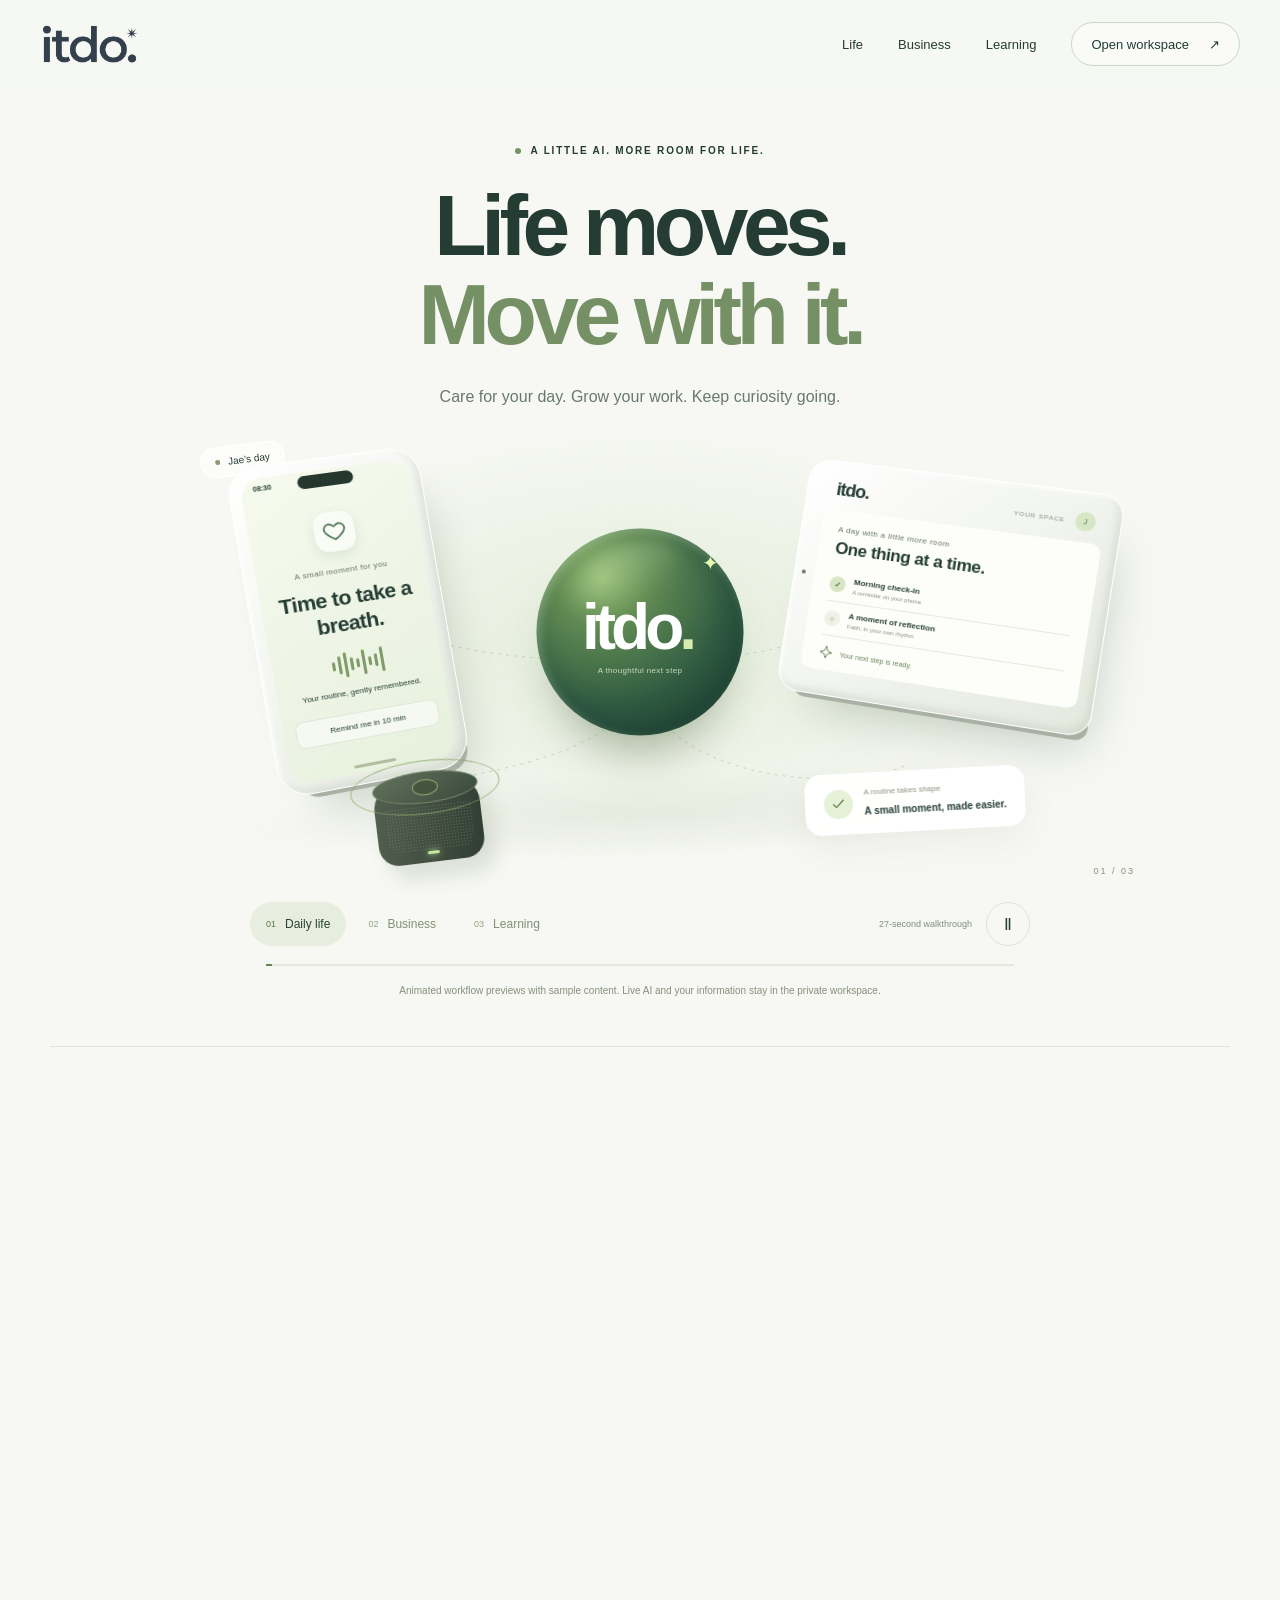
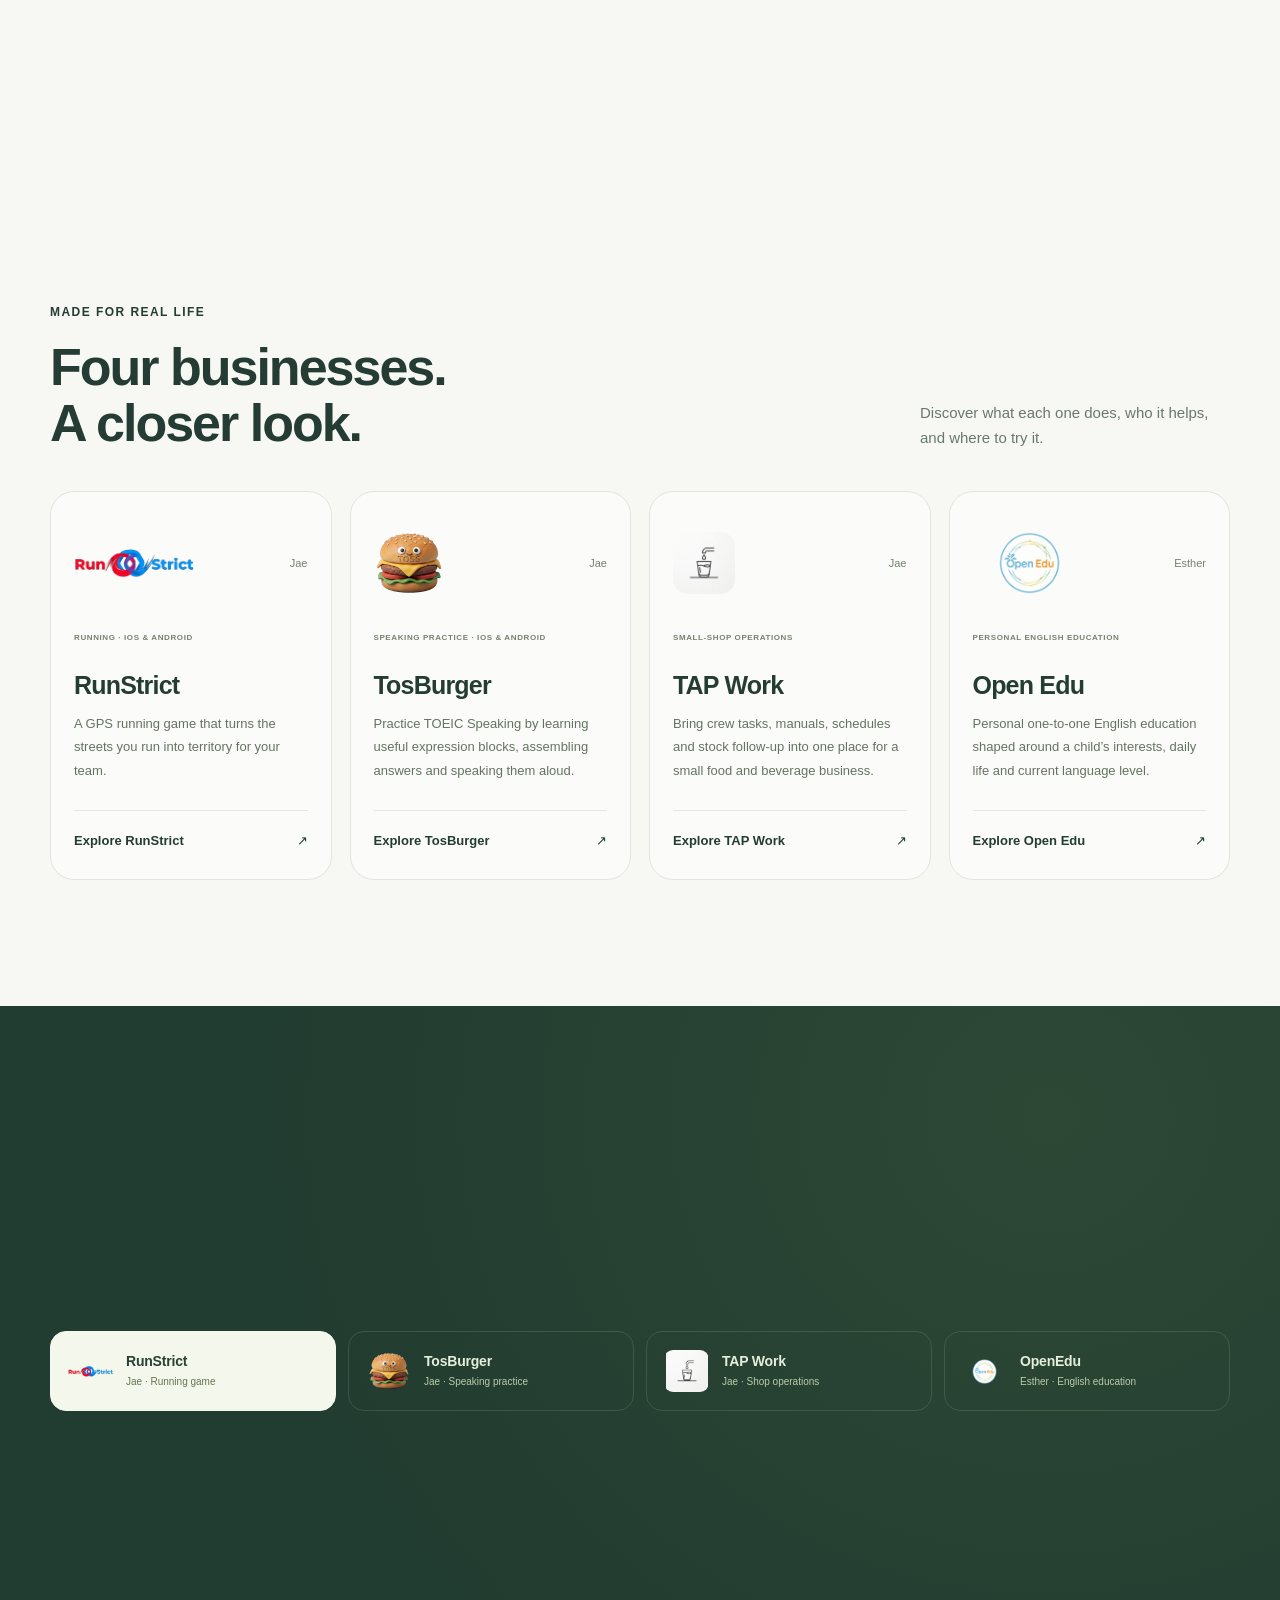
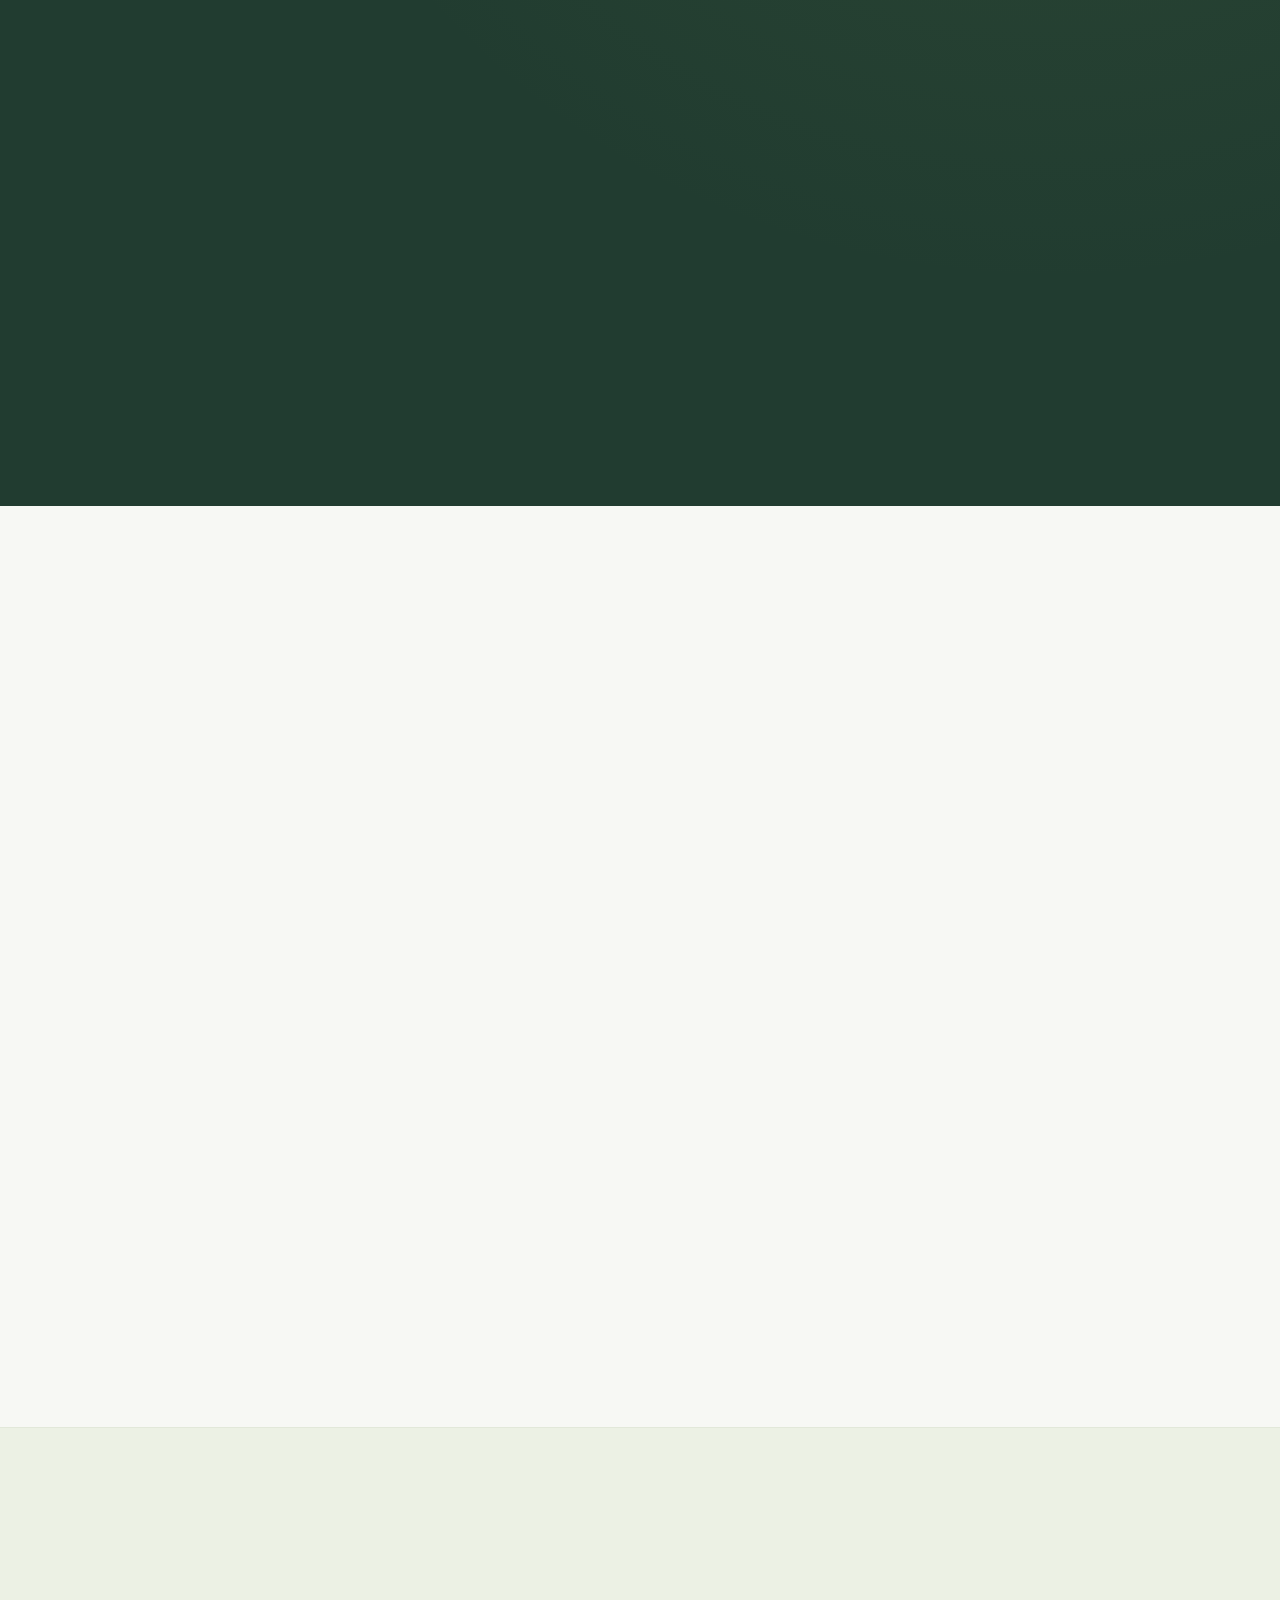
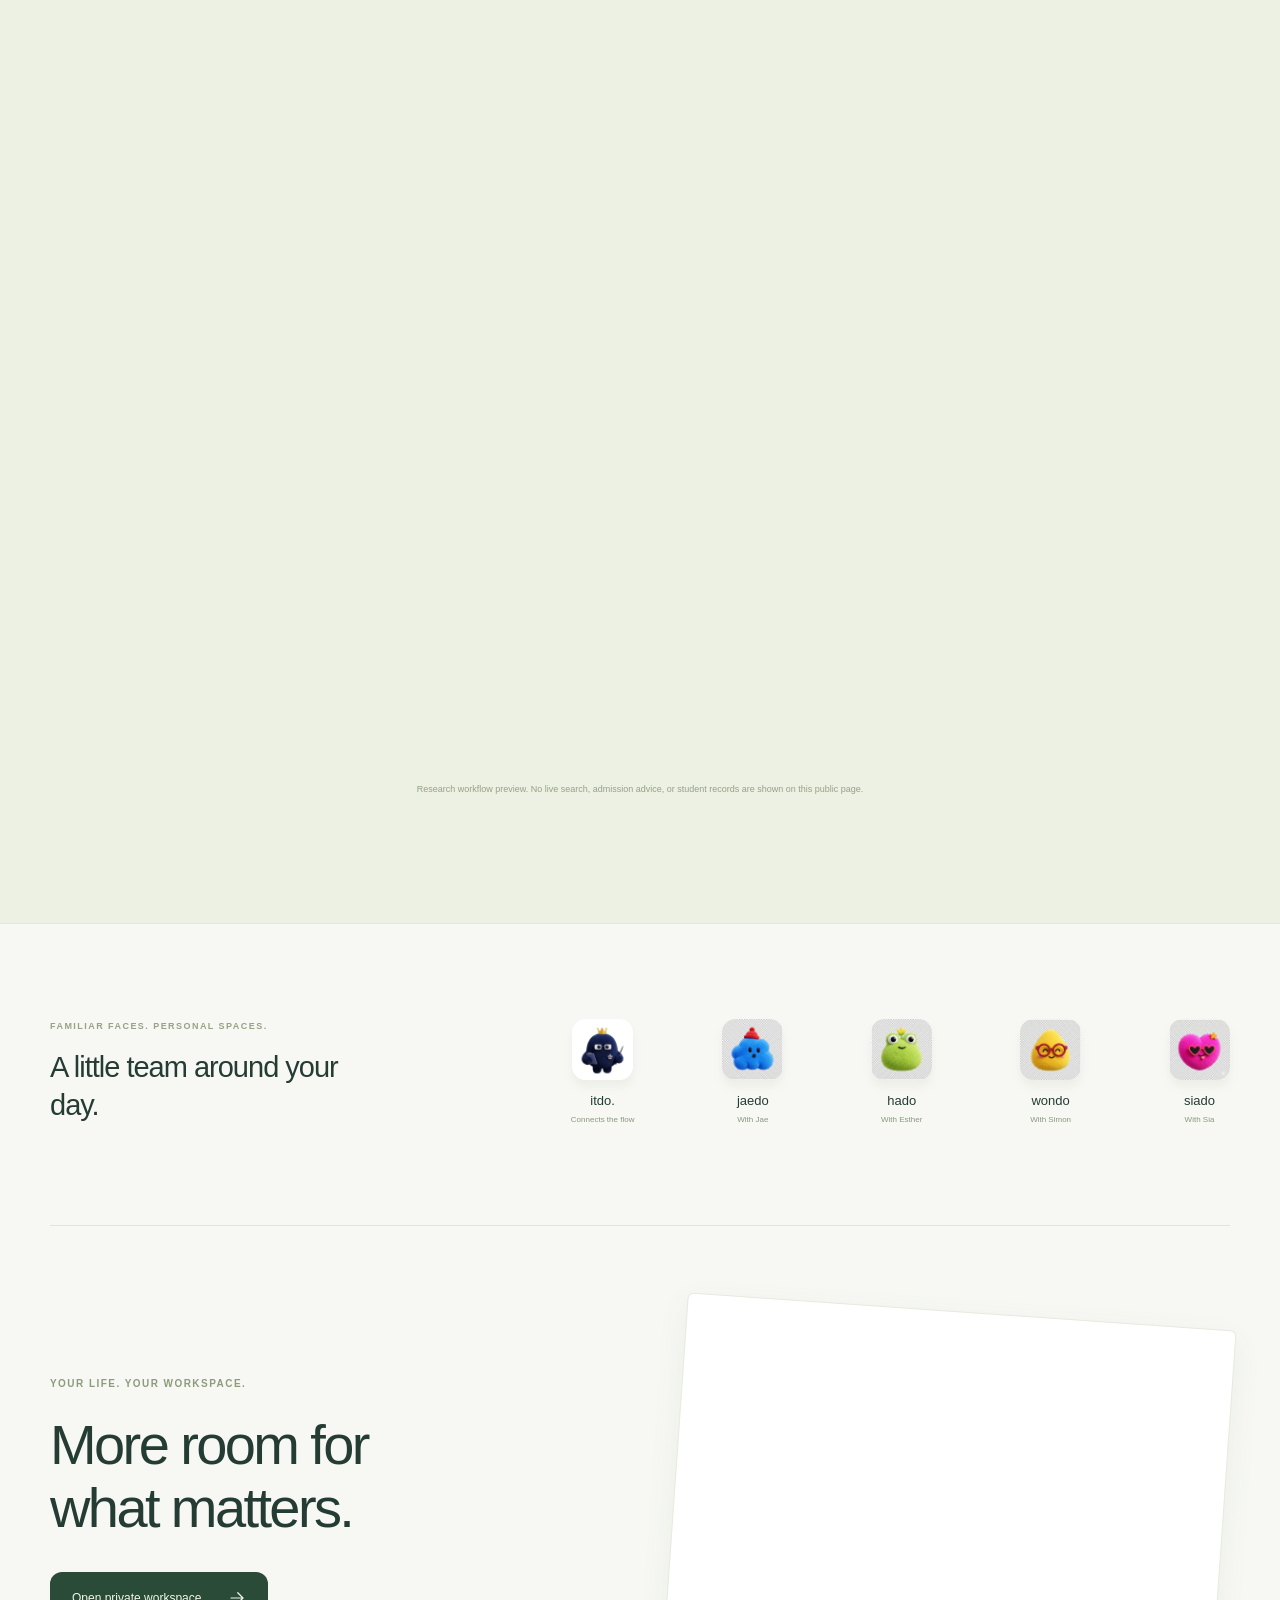
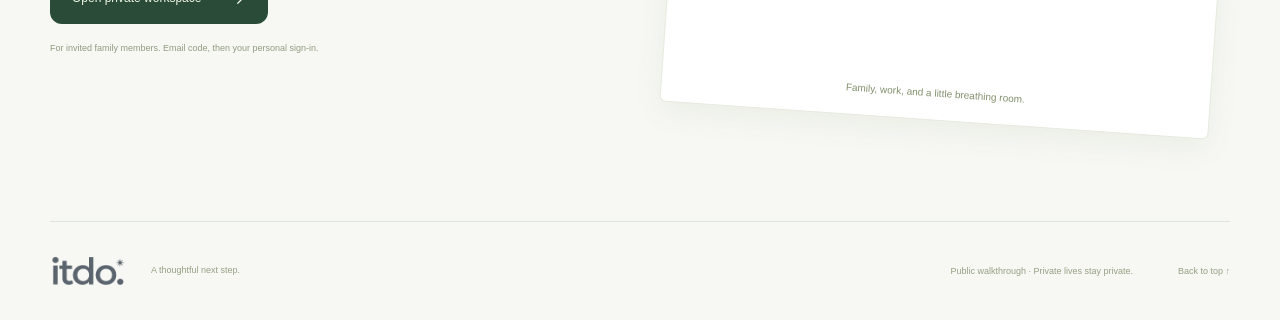
==== commit 08ca83de: "Publish the four-business marketing directory Link RunStrict, TosBurger, TAP Work and Open Edu produ" ====
--- a/index.html
+++ b/index.html
@@ -10,6 +10,7 @@
   <title>itdo. — Life moves. Move with it.</title>
   <link rel="icon" href="./favicon.svg" type="image/svg+xml">
   <link rel="stylesheet" href="./styles.css?v=ca11d2608d91">
+  <link rel="stylesheet" href="./businesses.css?v=5d0672d1bc97">
   <script src="./site.js?v=c86588a2794c" defer></script>
 </head>
 <body>
@@ -29,7 +30,7 @@
   <a class="skip" href="#main">Skip to content</a>
   <header class="site-header">
     <a class="brand" href="./" aria-label="itdo home"><img src="./itdo-logo-transparent-v2.png" width="1983" height="793" alt="itdo."></a>
-    <nav aria-label="Main navigation"><a href="#life">Life</a><a href="#business">Business</a><a href="#learning">Learning</a><a class="nav-workspace" href="/control/">Open workspace <span aria-hidden="true">↗</span></a></nav>
+    <nav aria-label="Main navigation"><a href="#life">Life</a><a href="#apps">Business</a><a href="#learning">Learning</a><a class="nav-workspace" href="/control/">Open workspace <span aria-hidden="true">↗</span></a></nav>
   </header>
   <main id="main">
     <section class="hero" aria-labelledby="hero-title">
@@ -54,9 +55,12 @@
       <div class="life-visual reveal" aria-label="Preview of a speaker reminder reaching a tablet and phone"><div class="life-orbit life-orbit-one"></div><div class="life-orbit life-orbit-two"></div><div class="life-sun"><svg class="icon"><use id="routine-icon" href="#i-sun"/></svg></div><div class="home-speaker"><div class="speaker-display"><span class="waveform"><i></i><i></i><i></i><i></i><i></i><i></i><i></i></span></div><div class="speaker-grille"></div><span class="hardware-caption">A voice in the room</span></div><div class="reminder-card"><div class="reminder-top"><span class="tiny-brand">itdo.</span><span>NOW · SAMPLE</span></div><h3 id="routine-card-title">A little pause?</h3><p id="routine-card-body">Your next task can wait for a breath.</p><div class="reminder-actions"><span>Done</span><span>Remind me later</span></div></div><div class="device-token"><svg class="icon"><use href="#i-bell"/></svg><span>Phone → tablet → speaker</span></div><span class="life-visual-note">One routine. A familiar rhythm across devices.</span></div>
     </section>
 
+<!-- BUSINESS DIRECTORY START -->
+<section class="product-directory section wrap" id="apps" aria-labelledby="apps-title"><div class="product-directory-heading"><div><p class="eyebrow">Made for real life</p><h2 id="apps-title">Four businesses.<br>A closer look.</h2></div><p>Discover what each one does, who it helps, and where to try it.</p></div><div class="product-grid"><article class="product-card product-runstrict"><div class="product-card-top"><img class="product-logo logo-runstrict" src="/assets/businesses/runstrict-logo.webp" alt="RunStrict logo"><span class="product-owner">Jae</span></div><p class="eyebrow">Running · iOS &amp; Android</p><h3>RunStrict</h3><p>A GPS running game that turns the streets you run into territory for your team.</p><a class="product-card-link" href="/businesses/runstrict/">Explore RunStrict <span aria-hidden="true">↗</span></a></article><article class="product-card product-tosburger"><div class="product-card-top"><img class="product-logo logo-tosburger" src="/assets/businesses/tosburger-logo.webp" alt="TosBurger logo"><span class="product-owner">Jae</span></div><p class="eyebrow">Speaking practice · iOS &amp; Android</p><h3>TosBurger</h3><p>Practice TOEIC Speaking by learning useful expression blocks, assembling answers and speaking them aloud.</p><a class="product-card-link" href="/businesses/tosburger/">Explore TosBurger <span aria-hidden="true">↗</span></a></article><article class="product-card product-tap2work"><div class="product-card-top"><img class="product-logo logo-tap2work" src="/assets/businesses/tap-work-logo.png" alt="TAP Work logo"><span class="product-owner">Jae</span></div><p class="eyebrow">Small-shop operations</p><h3>TAP Work</h3><p>Bring crew tasks, manuals, schedules and stock follow-up into one place for a small food and beverage business.</p><a class="product-card-link" href="/businesses/tap2work/">Explore TAP Work <span aria-hidden="true">↗</span></a></article><article class="product-card product-openedu"><div class="product-card-top"><img class="product-logo logo-openedu" src="/assets/businesses/open-edu-logo.png" alt="Open Edu logo"><span class="product-owner">Esther</span></div><p class="eyebrow">Personal English education</p><h3>Open Edu</h3><p>Personal one-to-one English education shaped around a child’s interests, daily life and current language level.</p><a class="product-card-link" href="/businesses/openedu/">Explore Open Edu <span aria-hidden="true">↗</span></a></article></div></section>
+<!-- BUSINESS DIRECTORY END -->
     <section class="business-section section" id="business" aria-labelledby="business-title">
       <div class="wrap"><div class="business-heading reveal"><div><p class="eyebrow">02 / Business, with breathing room</p><h2 id="business-title">Four businesses.<br><em>Each with its own momentum.</em></h2></div><p>From a running game to a child’s next English lesson. See how a task becomes a clear, reviewable next step.</p></div>
-        <div class="business-switch" role="group" aria-label="Choose a business workflow"><button data-business="runstrict" aria-pressed="true"><span class="business-mark mark-run">R<span>↗</span></span><span><strong>RunStrict</strong><small>Jae · Running game</small></span></button><button data-business="tosburger" aria-pressed="false"><span class="business-mark mark-tos"><i></i><i></i><i></i></span><span><strong>TosBurger</strong><small>Jae · Speaking practice</small></span></button><button data-business="tap" aria-pressed="false"><span class="business-mark mark-tap">T<span>·</span></span><span><strong>TAP Work</strong><small>Jae · Shop operations</small></span></button><button data-business="openedu" aria-pressed="false"><span class="business-mark mark-edu"><svg class="icon"><use href="#i-book"/></svg></span><span><strong>OpenEdu</strong><small>Esther · English education</small></span></button></div>
+        <div class="business-switch" role="group" aria-label="Choose a business workflow"><button data-business="runstrict" aria-pressed="true"><span class="business-brand"><img class="product-logo logo-runstrict" src="/assets/businesses/runstrict-logo.webp" alt="RunStrict logo"></span><span><strong>RunStrict</strong><small>Jae · Running game</small></span></button><button data-business="tosburger" aria-pressed="false"><span class="business-brand"><img class="product-logo logo-tosburger" src="/assets/businesses/tosburger-logo.webp" alt="TosBurger logo"></span><span><strong>TosBurger</strong><small>Jae · Speaking practice</small></span></button><button data-business="tap" aria-pressed="false"><span class="business-brand"><img class="product-logo logo-tap2work" src="/assets/businesses/tap-work-logo.png" alt="TAP Work logo"></span><span><strong>TAP Work</strong><small>Jae · Shop operations</small></span></button><button data-business="openedu" aria-pressed="false"><span class="business-brand"><img class="product-logo logo-openedu" src="/assets/businesses/open-edu-logo.png" alt="Open Edu logo"></span><span><strong>OpenEdu</strong><small>Esther · English education</small></span></button></div>
         <div class="business-canvas reveal" data-active-business="runstrict"><div class="business-toolbar"><div class="window-dots"><i></i><i></i><i></i></div><span id="business-domain">runstrict.com</span><span class="example-label">Workflow preview</span></div><div class="business-canvas-heading"><h3 id="business-story-title">Keep the game moving forward.</h3><p id="business-story-subtitle">Player feedback becomes a focused release brief.</p></div><div class="workflow-rail"><article class="work-node intake-node"><p class="node-label"><span>01</span> <span id="business-source-label">Player feedback</span></p><div class="source-visual source-run" id="business-source-visual" aria-hidden="true"><div class="hex-grid"><i></i><i></i><i></i><i></i><i></i><i></i><i></i></div><span class="source-orbit">↗</span></div><h4 id="business-input-title">Listen to what matters.</h4><div class="feedback-chips"><span id="business-chip-one">Route accuracy</span><span id="business-chip-two">New challenges</span></div></article><span class="rail-arrow" aria-hidden="true">→</span><article class="work-node thinking-node"><p class="node-label"><span>02</span> AI organizes</p><div class="thinking-symbol" aria-hidden="true"><span>✦</span><i></i><i></i></div><h4 id="business-draft-title">Find the next useful move.</h4><div class="draft-lines"><span></span><span></span><span></span></div><span class="thinking-status">Context → priorities → draft</span></article><span class="rail-arrow" aria-hidden="true">→</span><article class="work-node output-node"><p class="node-label"><span>03</span> Human reviews</p><div class="approval-art"><span class="avatar avatar-jaedo" id="business-avatar" role="img" aria-label="jaedo agent"></span><span class="approval-tick">✓</span></div><h4 id="business-output-title">A release brief for Jae.</h4><p id="business-output-note">What to fix, what to build, and why.</p><span class="review-label" id="business-reviewer">Ready for Jae’s review</span></article></div><div class="business-bottom"><p>Separate business contexts. Clear decisions.</p><a id="business-link" href="https://runstrict.com" target="_blank" rel="noopener noreferrer">Visit RunStrict <span aria-hidden="true">↗</span></a></div></div>
       </div>
     </section>
--- a/businesses.css
+++ b/businesses.css
@@ -0,0 +1,5 @@
+/* Shared business directory and product pages. Original supplied brand artwork. */
+.product-directory{padding-top:70px}.product-directory-heading{display:flex;justify-content:space-between;gap:40px;align-items:end;margin-bottom:40px}.product-directory h2{font-size:52px;line-height:1.08;letter-spacing:-2px;margin-top:16px}.product-directory-heading>p{max-width:310px;color:var(--muted);font-size:15px}.product-grid{display:grid;grid-template-columns:repeat(4,1fr);gap:18px}.product-card{display:flex;flex-direction:column;min-width:0;padding:25px 23px;border:1px solid #dfe6dc;background:#fff9;border-radius:24px}.product-card-top{height:93px;display:flex;align-items:center;justify-content:space-between;gap:12px}.product-logo{height:62px;width:120px;object-fit:contain;object-position:left center}.logo-tosburger{width:70px;height:70px}.logo-tap2work{width:62px;border-radius:15px}.product-owner{font-size:11px;color:#74836d;white-space:nowrap}.product-card .eyebrow{font-size:8px;letter-spacing:.6px;line-height:1.7;margin-top:21px;color:#75826e;min-height:28px}.product-card h3{font-size:25px;letter-spacing:-.8px;margin:12px 0}.product-card>p:not(.eyebrow){font-size:13px;line-height:1.8;color:#64745f;margin-bottom:28px}.product-card-link{font-size:13px;display:flex;align-items:center;justify-content:space-between;min-height:44px;margin-top:auto;border-top:1px solid #e3e9dd;padding-top:15px;font-weight:600}.product-card-link:hover{color:#7d984e}.business-brand{width:45px;height:42px;flex-shrink:0;display:grid;place-items:center}.business-brand .product-logo{width:45px;height:42px;object-position:center}.business-brand .logo-tap2work{border-radius:9px}.business-bottom{gap:20px}.business-bottom>a{white-space:nowrap}.product-page{--product-accent:#32654d}.product-runstrict{--product-accent:#5b65bd}.product-tosburger{--product-accent:#ba693c}.product-openedu{--product-accent:#4b8fa6}.product-breadcrumb{padding-top:28px;display:flex;justify-content:space-between;font-size:12px;color:#6e7c70}.product-breadcrumb a{min-height:44px;display:inline-flex;align-items:center}.product-breadcrumb>span{align-self:center}.product-hero{display:grid;grid-template-columns:1fr 1fr;gap:55px;align-items:center;padding-block:60px 90px;min-height:720px}.product-intro>.product-logo{width:190px;height:90px;margin-bottom:26px}.product-intro>.logo-tosburger{width:105px;height:105px}.product-intro>.logo-tap2work{width:80px;height:80px}.product-intro .eyebrow{font-size:10px;letter-spacing:1px;color:var(--product-accent)}.product-intro h1{font-size:58px;letter-spacing:-2.8px;line-height:1.08;margin:23px 0}.product-lede{font-size:17px;line-height:1.8;color:#68776b;max-width:500px}.product-actions{display:flex;gap:10px;flex-wrap:wrap;margin-top:31px}.product-action{min-height:48px;padding:13px 20px;border:1px solid #cbd6c6;border-radius:50px;display:inline-flex;align-items:center;justify-content:center;gap:20px;font-size:13px;font-weight:600}.product-action.primary{background:var(--product-accent);color:#fff;border-color:var(--product-accent)}.product-action:hover{filter:brightness(.93)}.product-availability{display:block;font-size:11px;color:#7a8877;margin-top:18px}.product-art{min-width:0;position:relative}.product-screen-pair{display:flex;align-items:center;justify-content:center;gap:20px;padding:20px 10px}.product-screen-pair figure{width:46%;position:relative}.product-screen-pair figure:first-child{transform:rotate(-5deg) translateY(-15px)}.product-screen-pair figure:last-child{transform:rotate(5deg) translateY(18px)}.product-screen-pair img{display:block;width:100%;height:auto;max-height:470px;object-fit:contain;filter:drop-shadow(0 20px 20px #24352c20);border-radius:18px}.product-screen-pair figcaption{text-align:center;font-size:10px;color:#718068;margin-top:20px;line-height:1.6}.product-illustration{border-radius:35px;padding:36px;background:#e9efdf;box-shadow:0 25px 70px #59704013;transform:rotate(3deg)}.illustration-label{font-size:10px;color:#6d7e64;display:block;line-height:1.6}.shift-top{margin:30px 0}.shift-top>span{font-size:9px;letter-spacing:1px;display:block;color:#718264}.shift-top>strong{display:block;margin-top:8px;font-size:31px;letter-spacing:-1px}.shift-row{display:flex;align-items:center;gap:15px;background:#fff9;padding:19px 15px;border-radius:14px;margin:12px 0}.shift-row i{font-style:normal;height:33px;width:33px;background:#d6e6c0;border-radius:50%;display:grid;place-items:center;font-size:12px;color:#5c7945}.shift-row strong{display:block;font-size:14px}.shift-row small{display:block;font-size:10px;color:#7a8770;margin-top:5px}.shift-tabs{display:flex;justify-content:space-between;gap:12px;font-size:9px;margin-top:30px;color:#697b5d}.edu-illustration{background:#eaf2f0;padding:35px 40px}.edu-sun{color:#d7bb5b;font-size:80px;text-align:right;line-height:1.2}.edu-illustration>p{font-size:48px;letter-spacing:-2px;line-height:1.15}.edu-illustration em{font-family:Georgia,serif;font-weight:400;color:#6d9e8b}.interest-cloud{display:flex;gap:12px;margin:30px 0 50px;flex-wrap:wrap}.interest-cloud span{border:1px solid #cbdcd5;background:#ffffff70;padding:10px 17px;border-radius:50px;font-size:12px}.edu-caption{border-top:1px solid #cbddd4;padding-top:22px;display:flex;flex-direction:column;gap:10px;font-size:12px}.edu-caption small{color:#7e9085}.product-audience{display:grid;grid-template-columns:200px 1fr;gap:40px;border-top:1px solid var(--line);border-bottom:1px solid var(--line);padding-block:30px;align-items:center}.product-audience>p{font-size:22px;line-height:1.55;max-width:850px}.product-section-heading h2,.product-journey h2,.product-faq h2,.product-closing h2{font-size:42px;letter-spacing:-1.7px;line-height:1.2;margin-top:15px}.product-feature-grid{display:grid;grid-template-columns:repeat(3,1fr);gap:50px;margin-top:55px}.feature-number{display:block;font-size:12px;color:var(--product-accent);margin-bottom:22px}.product-feature-grid h3{font-size:23px;letter-spacing:-.6px;margin-bottom:14px}.product-feature-grid p{font-size:14px;line-height:1.85;color:#6c7d6a}.product-journey{padding-block:80px;background:#eaf0e3}.product-journey ol{list-style:none;padding:0;display:grid;grid-template-columns:repeat(3,1fr);gap:25px;margin:45px 0 0}.product-journey li{border-top:1px solid #cbd9be;padding-top:25px;display:flex;gap:15px;align-items:center}.product-journey li>span{color:#81976e;font-size:12px}.product-journey strong{font-size:18px;font-weight:500}.product-faq{display:grid;grid-template-columns:1fr 1.3fr;gap:75px}.product-faq details{border-bottom:1px solid #d9e1d2;padding:21px 0}.product-faq summary{list-style:none;cursor:pointer;font-size:16px;display:flex;align-items:center;justify-content:space-between;gap:20px;min-height:36px}.product-faq summary::-webkit-details-marker{display:none}.product-faq summary span{color:#92a47c;font-size:25px}.product-faq details[open] summary span{transform:rotate(45deg)}.product-faq details p{font-size:14px;color:#6b7b66;line-height:1.8;margin-top:14px}.product-closing{display:flex;align-items:center;justify-content:space-between;gap:30px;border-top:1px solid var(--line);padding-block:50px}.product-closing h2{font-size:32px}.product-source-note{font-size:11px;color:#7b8775;line-height:1.8}.product-source-note a{text-decoration:underline;text-underline-offset:3px}.product-source-note p+p{margin-top:7px}.other-businesses{padding-block:75px}.other-businesses h2{font-size:22px;letter-spacing:-.5px}.other-businesses>div{display:grid;grid-template-columns:repeat(3,1fr);gap:30px;margin-top:25px}.other-businesses a{display:flex;align-items:center;gap:20px;padding:15px;border:1px solid #e1e7da;border-radius:15px;background:#fff8;font-size:13px}.other-businesses .product-logo{height:43px;width:80px;object-position:center}.product-page summary:focus-visible{outline:3px solid #ba8736;outline-offset:5px}
+@media(max-width:1100px){.product-grid{grid-template-columns:repeat(2,1fr)}.product-hero{gap:30px}.product-intro h1{font-size:48px}.product-feature-grid{gap:30px}.other-businesses a{gap:10px}.product-closing h2{font-size:28px}.product-illustration{padding:25px}.shift-top>strong{font-size:27px}.shift-row{gap:10px}.shift-row strong{font-size:12px}.shift-row small{font-size:9px}.edu-illustration>p{font-size:43px}}
+@media(max-width:780px){.product-directory-heading{display:block}.product-directory h2{font-size:42px}.product-directory-heading>p{max-width:420px;margin-top:20px}.product-hero{grid-template-columns:1fr;padding-block:40px 55px;gap:30px;min-height:0}.product-intro h1{font-size:48px;max-width:570px}.product-intro>.product-logo{margin-bottom:16px}.product-art{max-width:500px;width:100%;margin:auto}.product-screen-pair{max-width:430px;margin:auto}.product-screen-pair img{max-height:380px}.product-audience{grid-template-columns:1fr;gap:15px;padding-block:25px}.product-audience>p{font-size:20px}.product-feature-grid{grid-template-columns:1fr;gap:32px;margin-top:35px}.feature-number{margin-bottom:10px}.product-feature-grid h3{font-size:24px}.product-feature-grid p{font-size:14px}.product-section-heading h2,.product-journey h2,.product-faq h2{font-size:36px}.product-journey{padding-block:55px}.product-journey ol{grid-template-columns:1fr;gap:23px}.product-journey li{padding-top:20px}.product-faq{grid-template-columns:1fr;gap:25px}.product-closing{display:block;padding-block:35px}.product-closing>a{margin-top:25px}.other-businesses>div{grid-template-columns:1fr;gap:10px}.other-businesses a{gap:30px}.product-page .site-header nav>a:first-child{display:none}.product-page .site-footer>span{font-size:9px}}
+@media(max-width:480px){.product-directory{padding-block:55px}.product-grid{grid-template-columns:1fr;gap:15px}.product-card{padding:22px 24px}.product-card-top{height:70px}.product-card .eyebrow{font-size:9px;margin-top:14px;min-height:0}.product-card h3{margin-block:10px}.product-card>p:not(.eyebrow){font-size:14px;margin-bottom:18px}.product-card-link{font-size:14px}.product-directory h2{font-size:39px}.product-directory-heading>p{font-size:14px}.product-intro h1{font-size:43px;letter-spacing:-2px}.product-lede{font-size:15px}.product-intro .eyebrow{font-size:9px}.product-breadcrumb{font-size:11px}.product-screen-pair{gap:13px;padding-inline:0}.product-screen-pair img{border-radius:13px}.product-screen-pair figcaption{font-size:10px}.product-audience>p{font-size:18px}.product-illustration{transform:rotate(1deg);padding:24px 20px;border-radius:24px}.edu-illustration>p{font-size:43px}.shift-row strong{font-size:13px}.shift-row small{font-size:10px}.shift-tabs{font-size:10px;gap:8px}.product-source-note{font-size:11px}.product-faq summary{font-size:15px}.product-section-heading h2{font-size:33px}.product-action{font-size:12px;padding-inline:18px}}
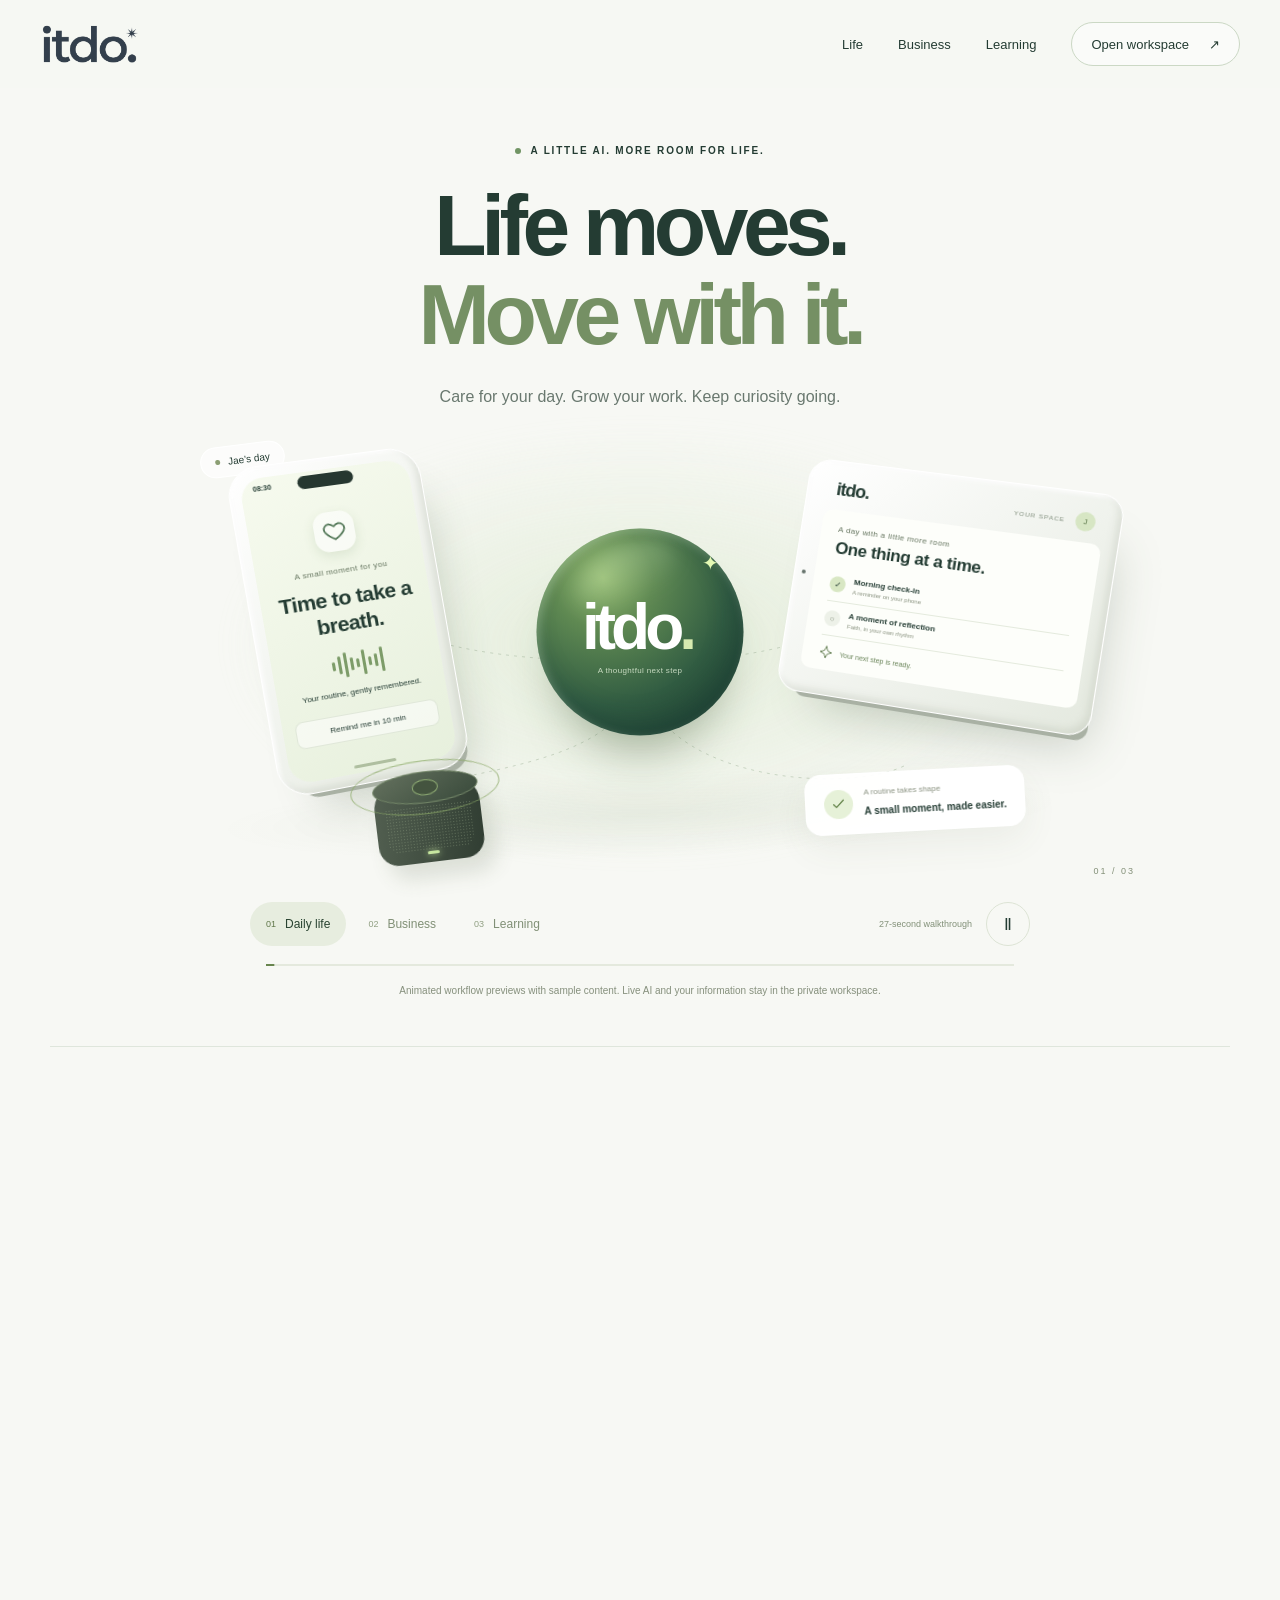
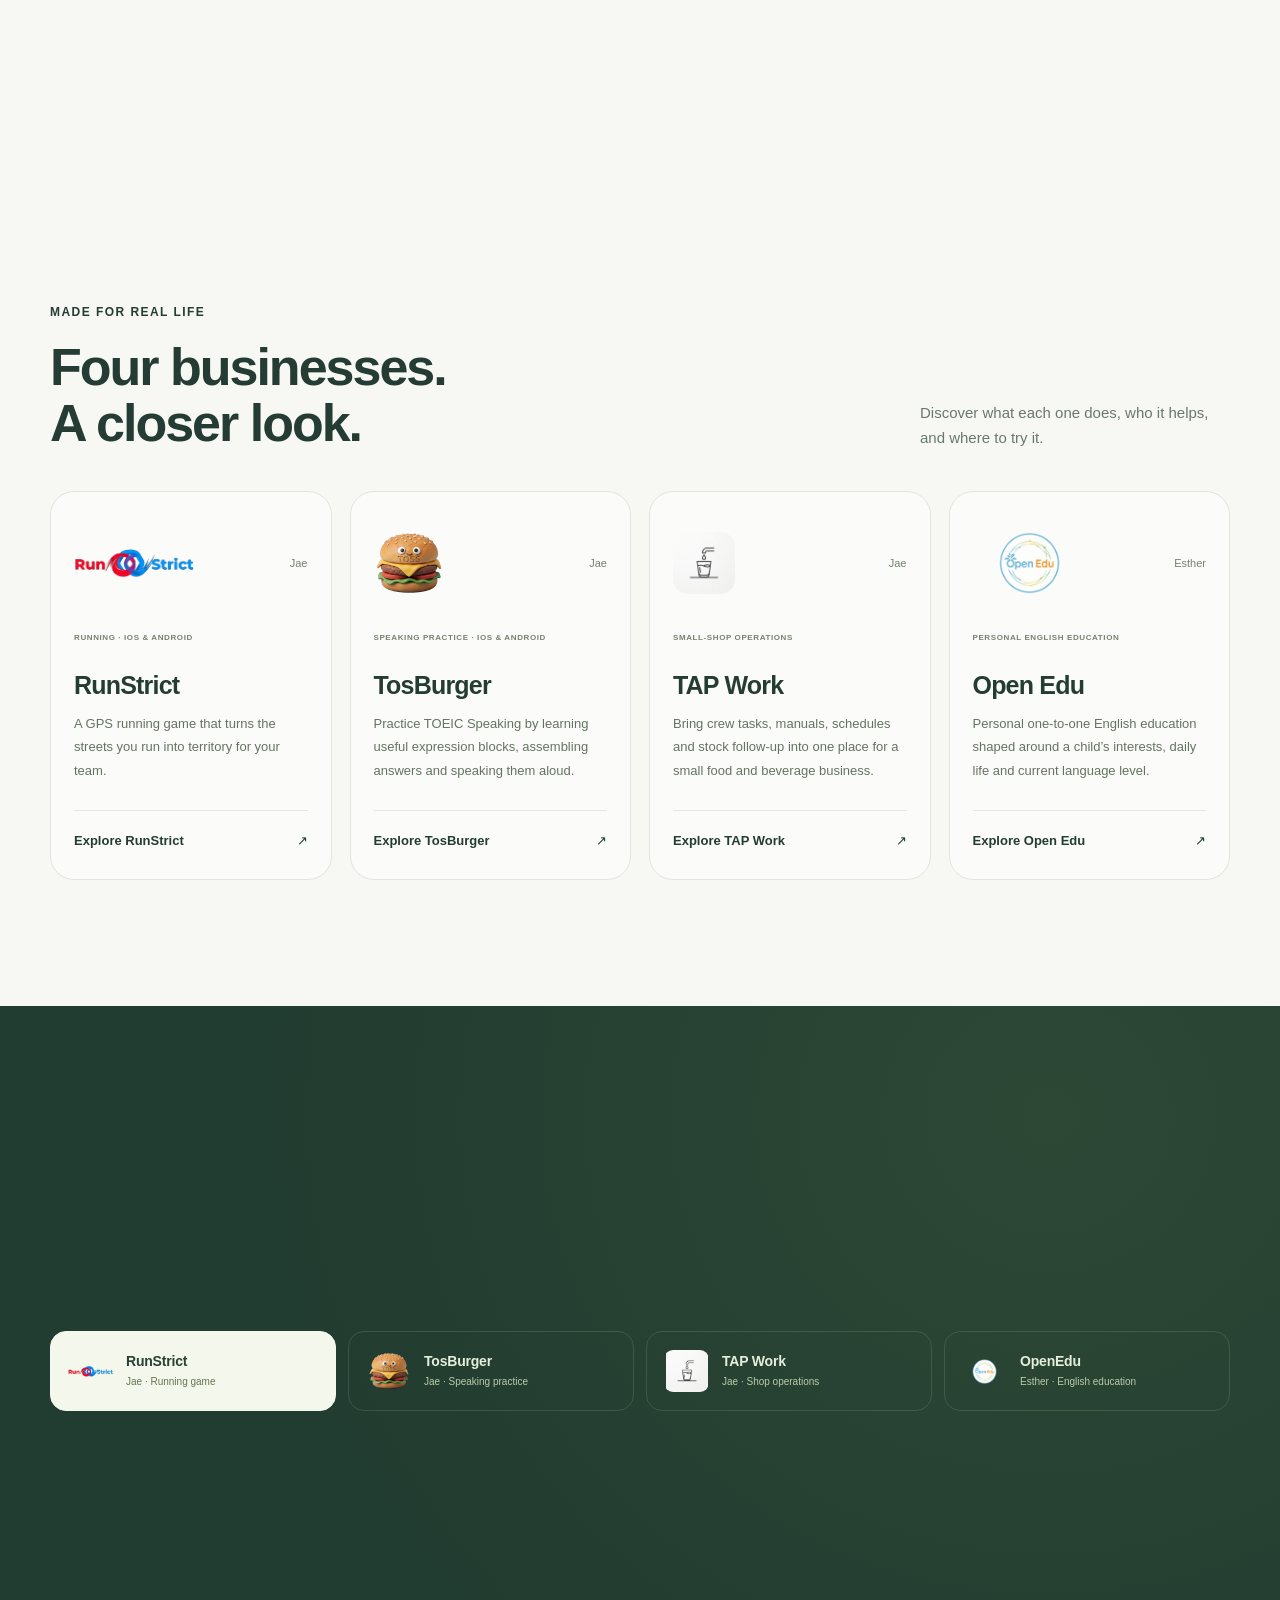
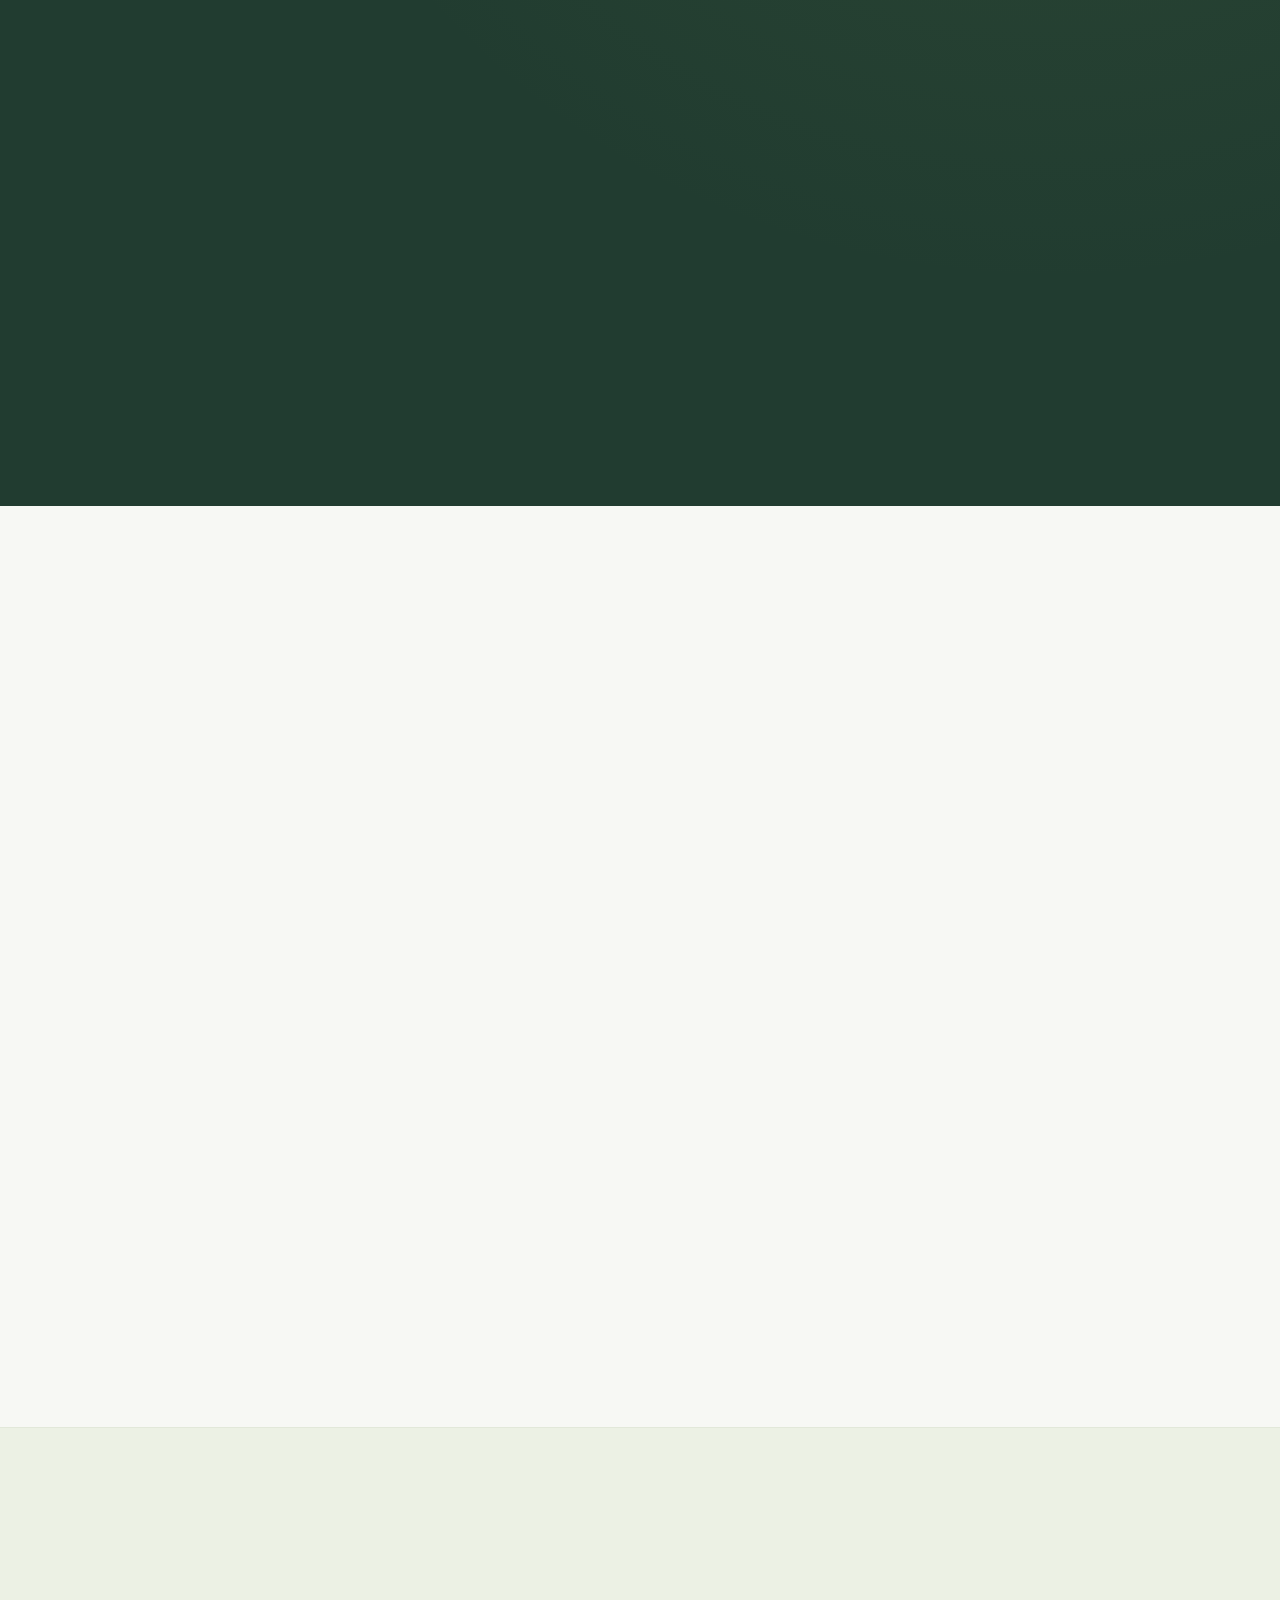
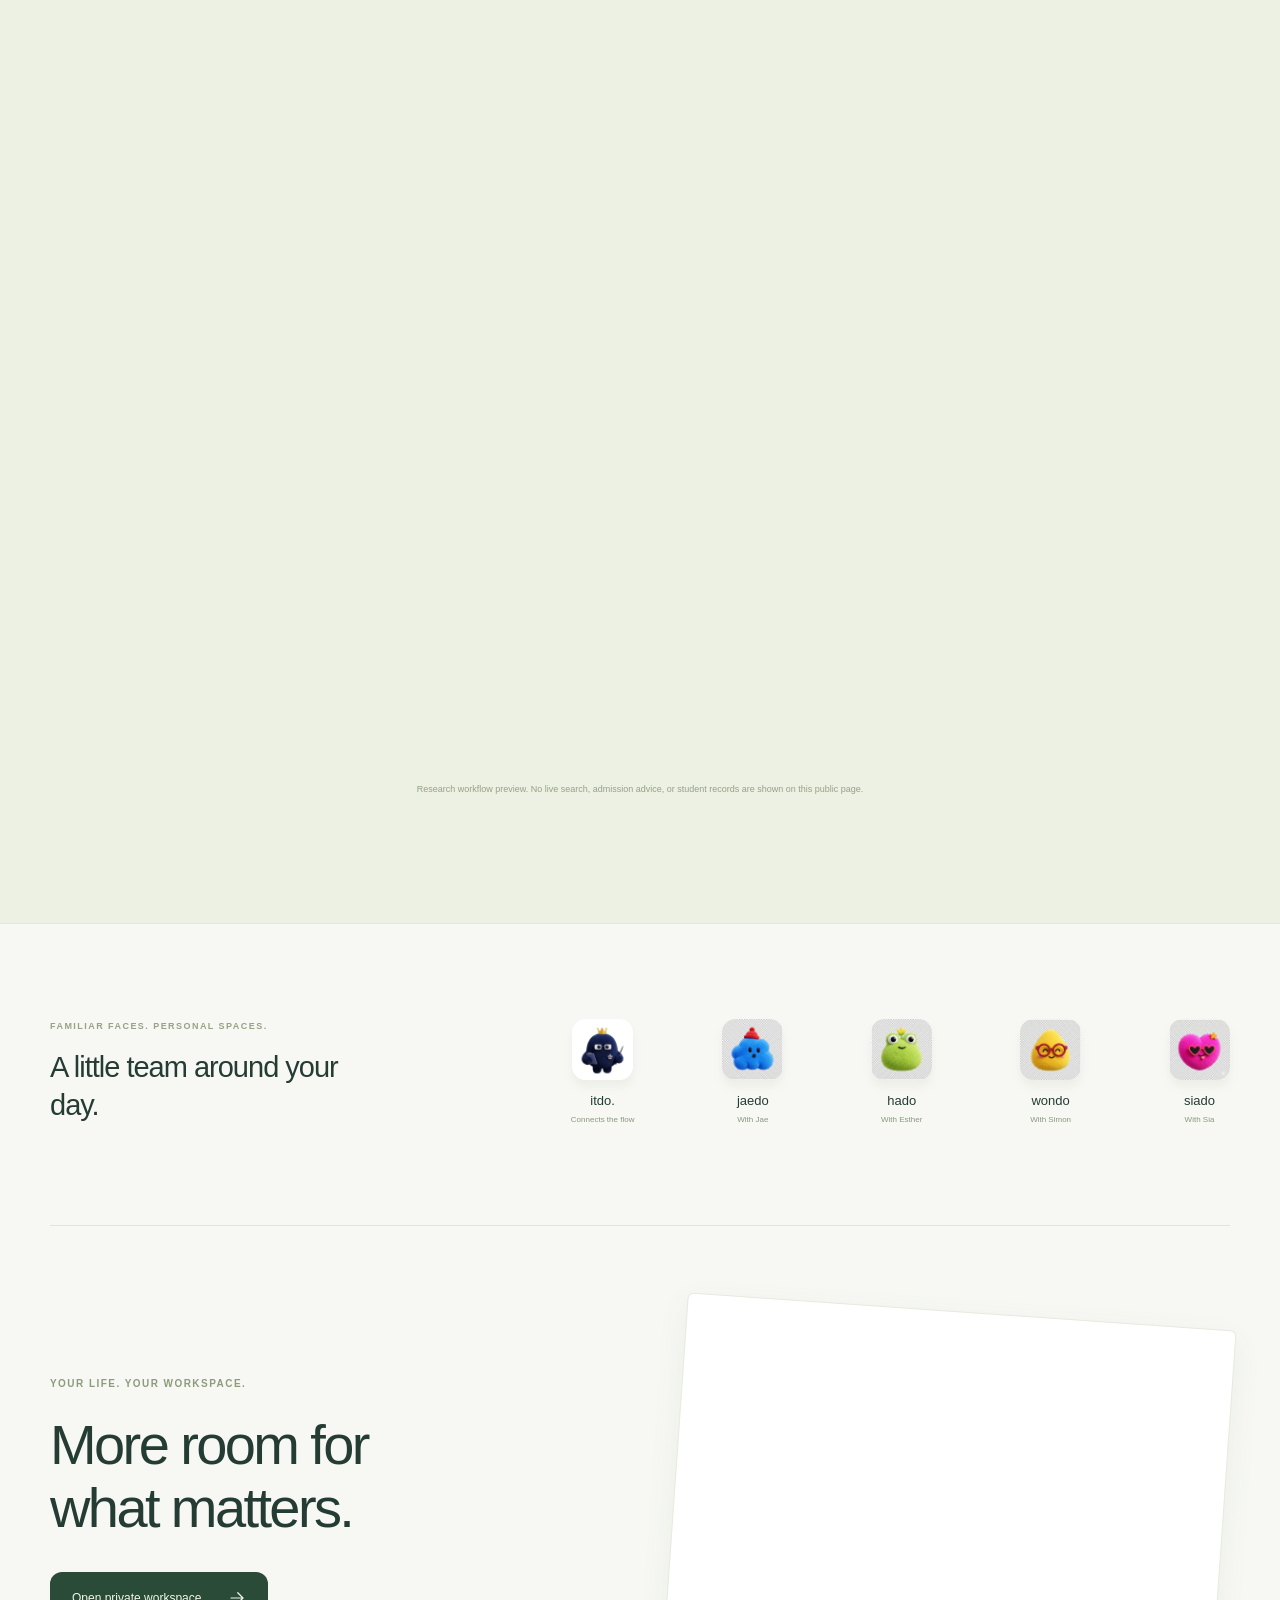
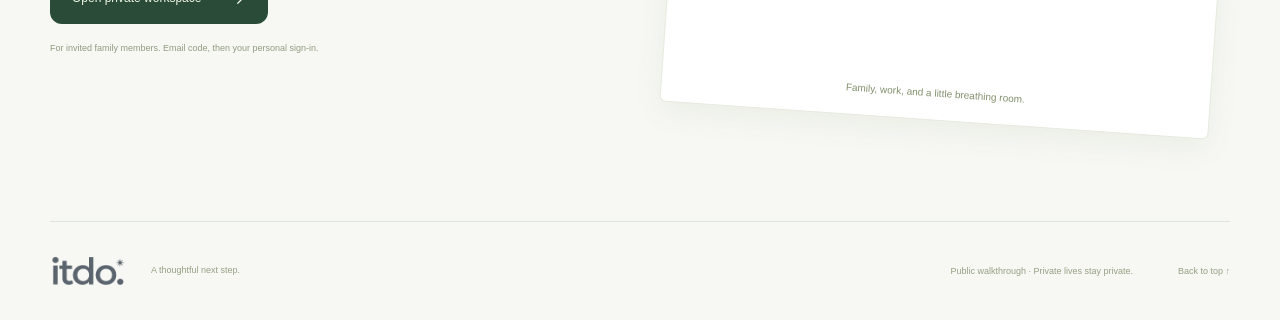
==== commit 603ba4d5: "Link business cards to their official homepages A closer look now opens runstrict.com, tosburger.com" ====
--- a/index.html
+++ b/index.html
@@ -56,7 +56,7 @@
     </section>
 
 <!-- BUSINESS DIRECTORY START -->
-<section class="product-directory section wrap" id="apps" aria-labelledby="apps-title"><div class="product-directory-heading"><div><p class="eyebrow">Made for real life</p><h2 id="apps-title">Four businesses.<br>A closer look.</h2></div><p>Discover what each one does, who it helps, and where to try it.</p></div><div class="product-grid"><article class="product-card product-runstrict"><div class="product-card-top"><img class="product-logo logo-runstrict" src="/assets/businesses/runstrict-logo.webp" alt="RunStrict logo"><span class="product-owner">Jae</span></div><p class="eyebrow">Running · iOS &amp; Android</p><h3>RunStrict</h3><p>A GPS running game that turns the streets you run into territory for your team.</p><a class="product-card-link" href="/businesses/runstrict/">Explore RunStrict <span aria-hidden="true">↗</span></a></article><article class="product-card product-tosburger"><div class="product-card-top"><img class="product-logo logo-tosburger" src="/assets/businesses/tosburger-logo.webp" alt="TosBurger logo"><span class="product-owner">Jae</span></div><p class="eyebrow">Speaking practice · iOS &amp; Android</p><h3>TosBurger</h3><p>Practice TOEIC Speaking by learning useful expression blocks, assembling answers and speaking them aloud.</p><a class="product-card-link" href="/businesses/tosburger/">Explore TosBurger <span aria-hidden="true">↗</span></a></article><article class="product-card product-tap2work"><div class="product-card-top"><img class="product-logo logo-tap2work" src="/assets/businesses/tap-work-logo.png" alt="TAP Work logo"><span class="product-owner">Jae</span></div><p class="eyebrow">Small-shop operations</p><h3>TAP Work</h3><p>Bring crew tasks, manuals, schedules and stock follow-up into one place for a small food and beverage business.</p><a class="product-card-link" href="/businesses/tap2work/">Explore TAP Work <span aria-hidden="true">↗</span></a></article><article class="product-card product-openedu"><div class="product-card-top"><img class="product-logo logo-openedu" src="/assets/businesses/open-edu-logo.png" alt="Open Edu logo"><span class="product-owner">Esther</span></div><p class="eyebrow">Personal English education</p><h3>Open Edu</h3><p>Personal one-to-one English education shaped around a child’s interests, daily life and current language level.</p><a class="product-card-link" href="/businesses/openedu/">Explore Open Edu <span aria-hidden="true">↗</span></a></article></div></section>
+<section class="product-directory section wrap" id="apps" aria-labelledby="apps-title"><div class="product-directory-heading"><div><p class="eyebrow">Made for real life</p><h2 id="apps-title">Four businesses.<br>A closer look.</h2></div><p>Discover what each one does, who it helps, and where to try it.</p></div><div class="product-grid"><article class="product-card product-runstrict"><div class="product-card-top"><img class="product-logo logo-runstrict" src="/assets/businesses/runstrict-logo.webp" alt="RunStrict logo"><span class="product-owner">Jae</span></div><p class="eyebrow">Running · iOS &amp; Android</p><h3>RunStrict</h3><p>A GPS running game that turns the streets you run into territory for your team.</p><a class="product-card-link" href="https://runstrict.com/">Explore RunStrict <span aria-hidden="true">↗</span></a></article><article class="product-card product-tosburger"><div class="product-card-top"><img class="product-logo logo-tosburger" src="/assets/businesses/tosburger-logo.webp" alt="TosBurger logo"><span class="product-owner">Jae</span></div><p class="eyebrow">Speaking practice · iOS &amp; Android</p><h3>TosBurger</h3><p>Practice TOEIC Speaking by learning useful expression blocks, assembling answers and speaking them aloud.</p><a class="product-card-link" href="https://tosburger.com/">Explore TosBurger <span aria-hidden="true">↗</span></a></article><article class="product-card product-tap2work"><div class="product-card-top"><img class="product-logo logo-tap2work" src="/assets/businesses/tap-work-logo.png" alt="TAP Work logo"><span class="product-owner">Jae</span></div><p class="eyebrow">Small-shop operations</p><h3>TAP Work</h3><p>Bring crew tasks, manuals, schedules and stock follow-up into one place for a small food and beverage business.</p><a class="product-card-link" href="https://tap2.work/">Explore TAP Work <span aria-hidden="true">↗</span></a></article><article class="product-card product-openedu"><div class="product-card-top"><img class="product-logo logo-openedu" src="/assets/businesses/open-edu-logo.png" alt="Open Edu logo"><span class="product-owner">Esther</span></div><p class="eyebrow">Personal English education</p><h3>Open Edu</h3><p>Personal one-to-one English education shaped around a child’s interests, daily life and current language level.</p><a class="product-card-link" href="https://openedu4u.com/">Explore Open Edu <span aria-hidden="true">↗</span></a></article></div></section>
 <!-- BUSINESS DIRECTORY END -->
     <section class="business-section section" id="business" aria-labelledby="business-title">
       <div class="wrap"><div class="business-heading reveal"><div><p class="eyebrow">02 / Business, with breathing room</p><h2 id="business-title">Four businesses.<br><em>Each with its own momentum.</em></h2></div><p>From a running game to a child’s next English lesson. See how a task becomes a clear, reviewable next step.</p></div>
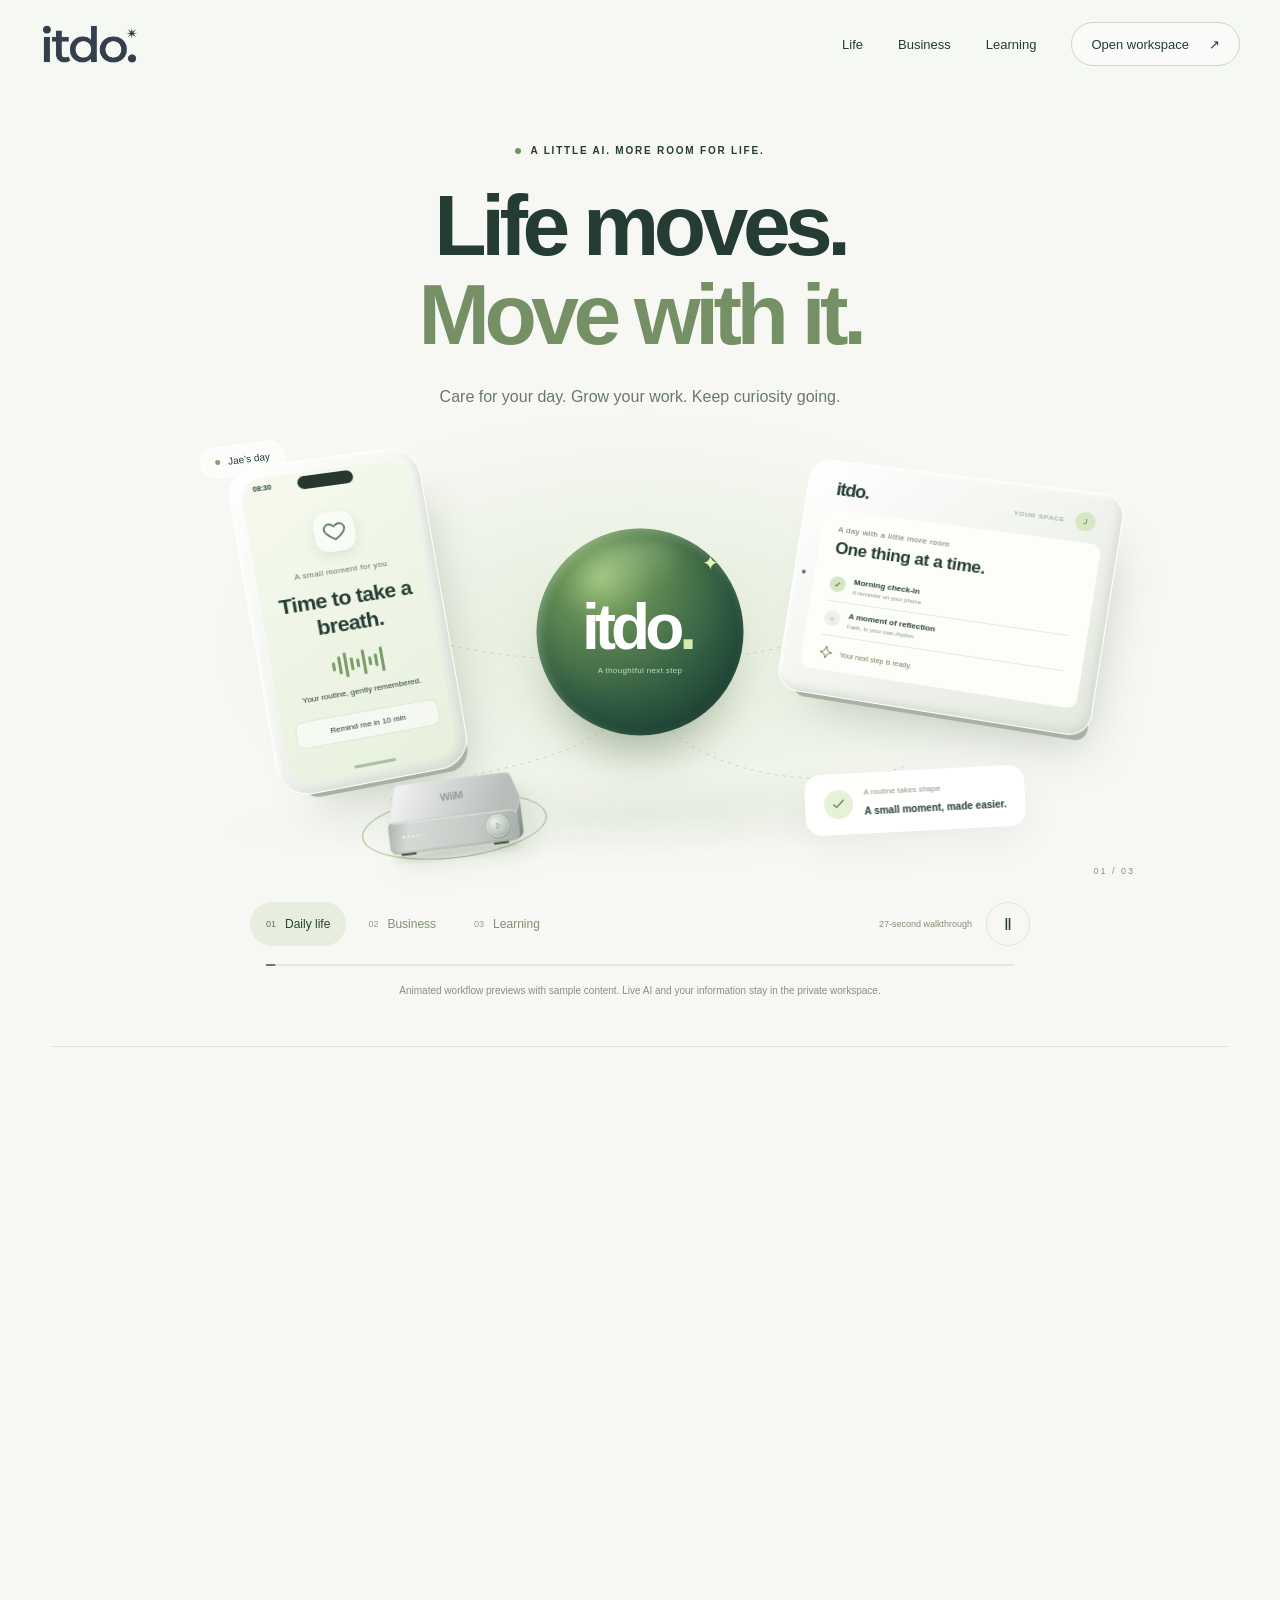
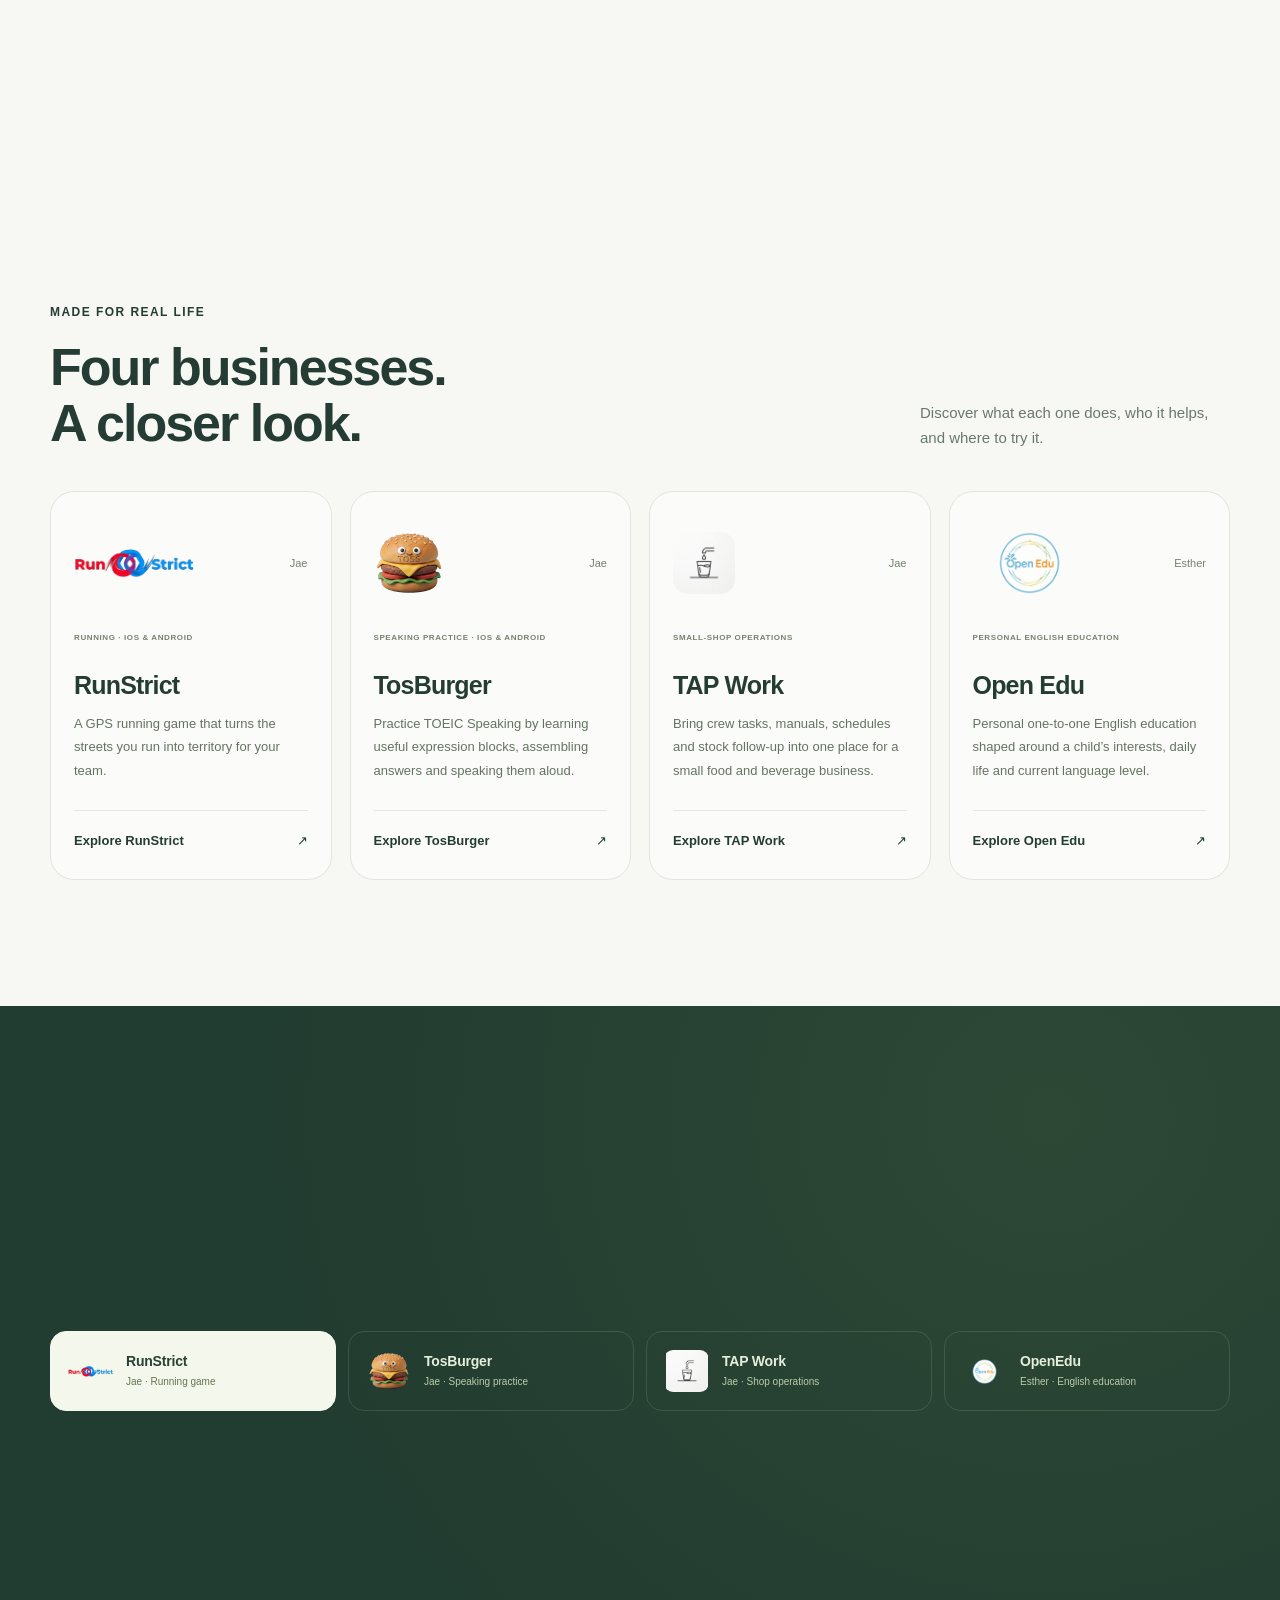
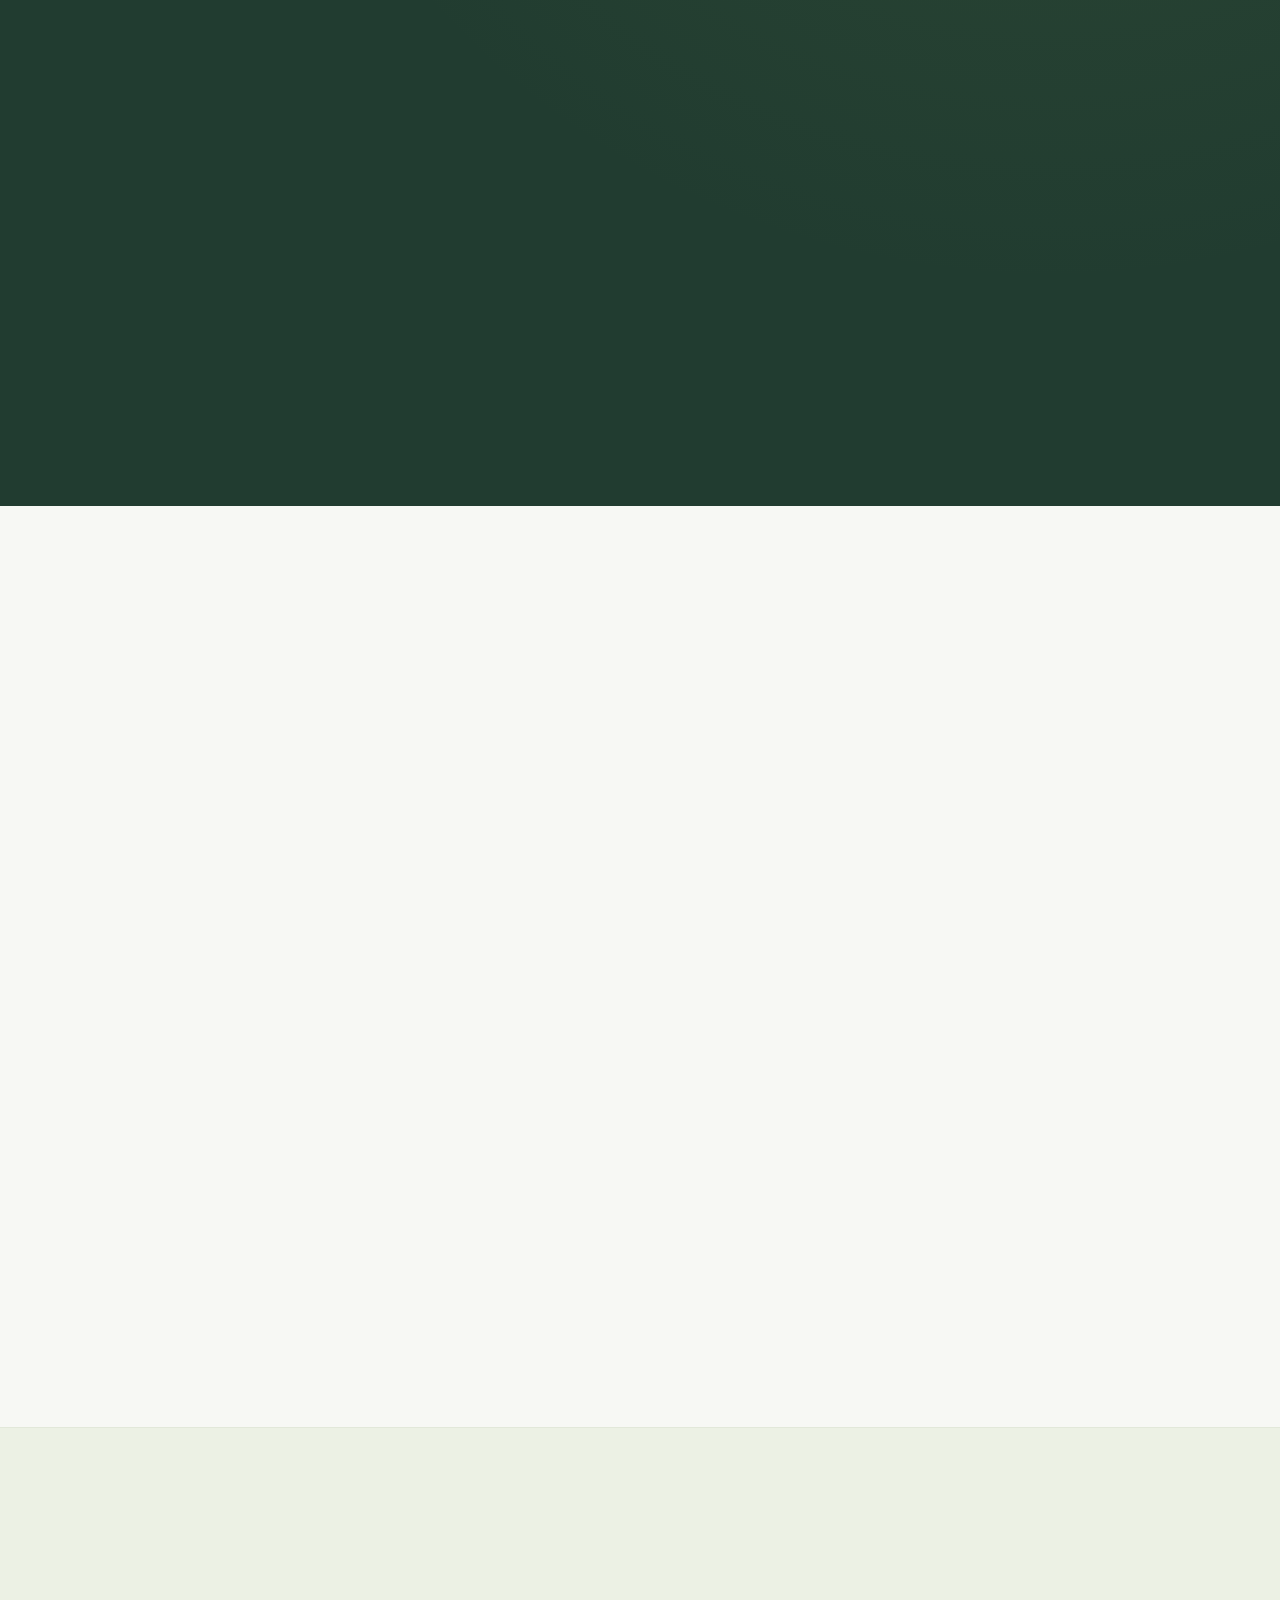
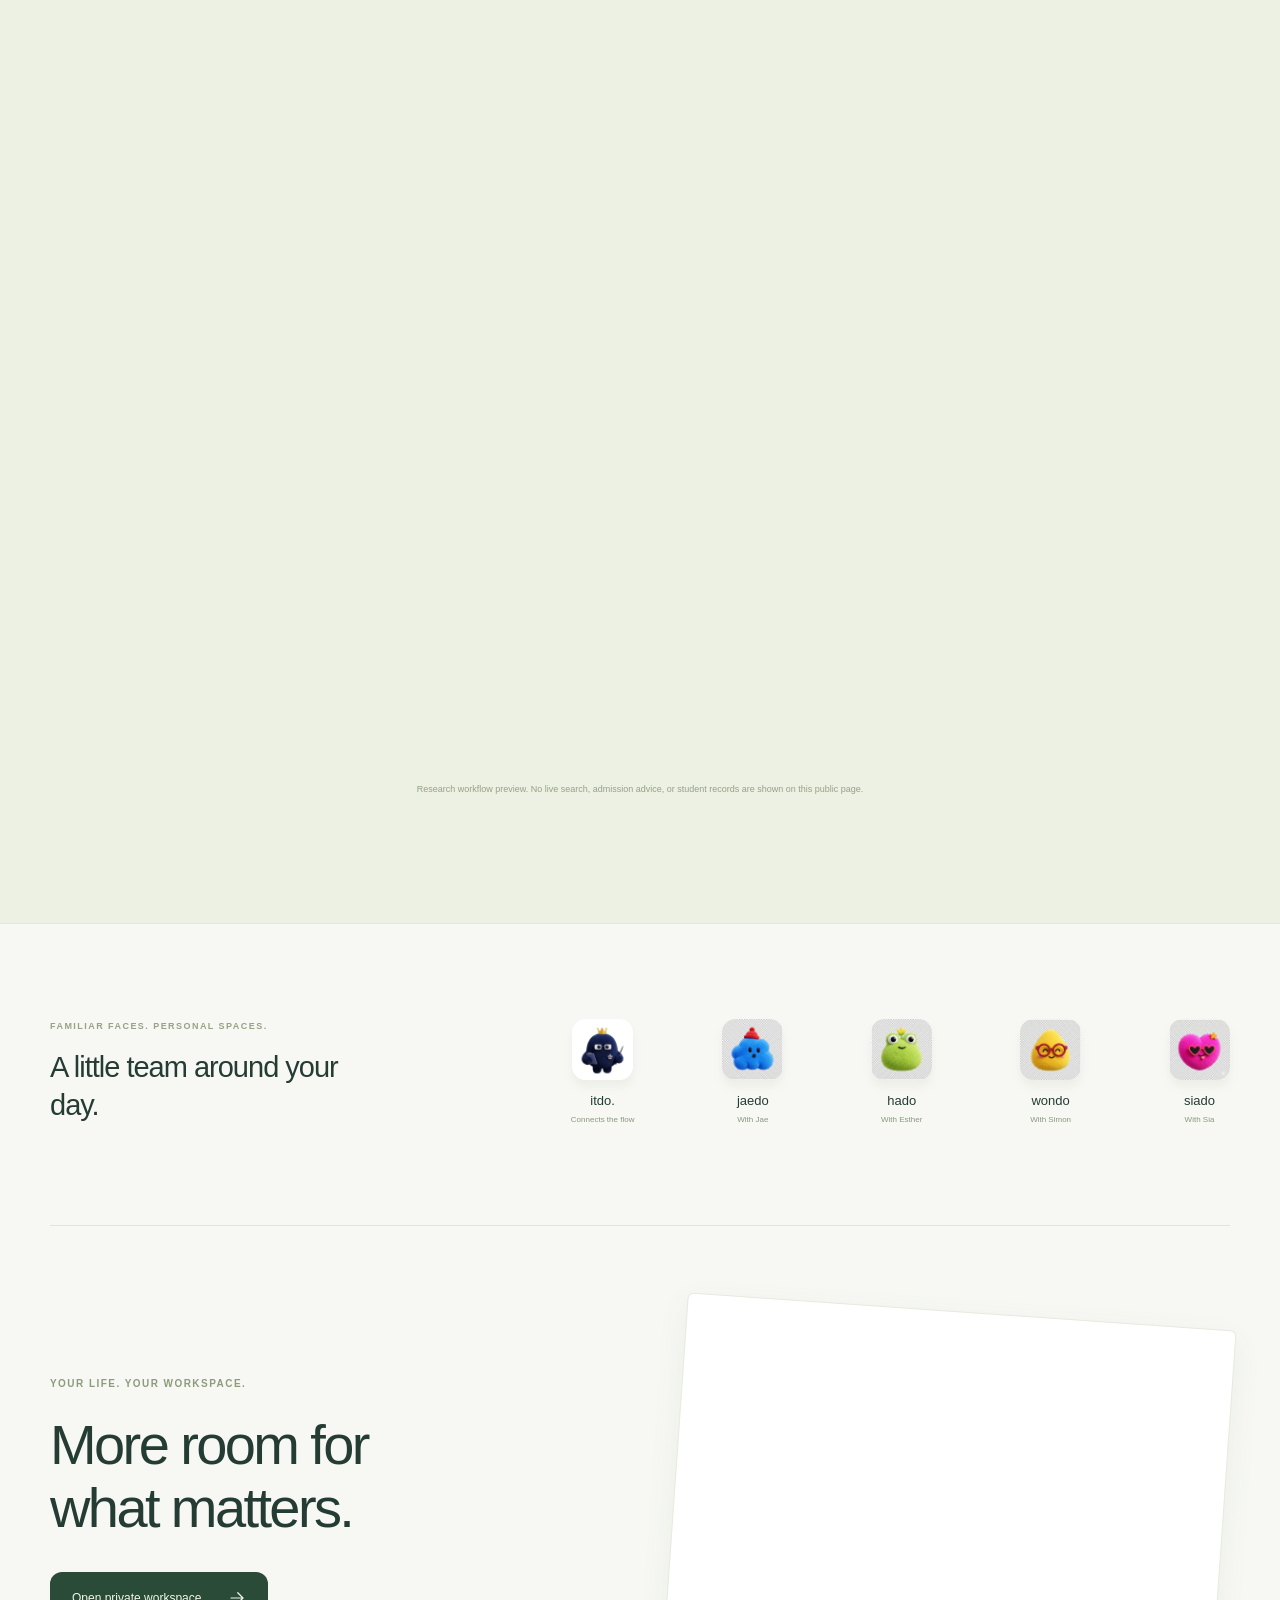
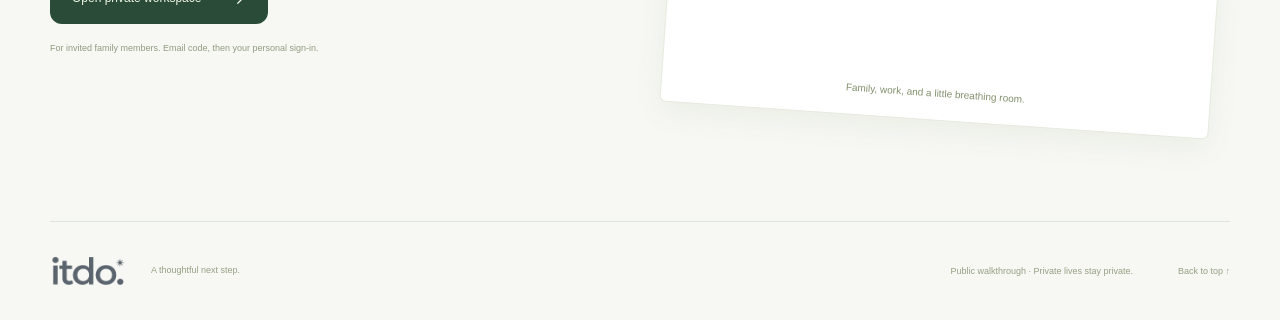
==== commit 9e6ccde7: "Use WiiM Amp artwork in both device scenes Replace the generic speaker graphics with the WiiM Amp il" ====
--- a/index.html
+++ b/index.html
@@ -11,6 +11,7 @@
   <link rel="icon" href="./favicon.svg" type="image/svg+xml">
   <link rel="stylesheet" href="./styles.css?v=ca11d2608d91">
   <link rel="stylesheet" href="./businesses.css?v=5d0672d1bc97">
+  <link rel="stylesheet" href="./devices.css?v=3289cc923e16">
   <script src="./site.js?v=c86588a2794c" defer></script>
 </head>
 <body>
@@ -42,7 +43,7 @@
         <div class="hero-phone device"><div class="phone-island"></div><div class="phone-time">08:30</div><div class="phone-screen"><div class="phone-app"><svg class="icon"><use id="hero-icon" href="#i-heart"/></svg></div><p class="device-kicker" id="hero-phone-kicker">A small moment for you</p><h2 id="hero-phone-title">Time to<br>take a breath.</h2><div class="phone-voice"><span class="waveform"><i></i><i></i><i></i><i></i><i></i><i></i><i></i><i></i><i></i></span></div><p id="hero-phone-note">Your routine, gently remembered.</p><span class="device-action" id="hero-phone-action">Remind me in 10 min</span></div><div class="phone-home"></div></div>
         <div class="ai-orb"><div class="orb-shine"></div><span class="orb-wordmark">itdo<span>.</span></span><span class="orb-caption">A thoughtful next step</span><span class="orb-spark">✦</span></div>
         <div class="hero-tablet device"><div class="tablet-camera"></div><div class="tablet-top"><span class="tiny-brand">itdo.</span><span class="device-date">YOUR SPACE</span><span class="user-dot" id="hero-initial">J</span></div><div class="tablet-content"><p class="device-kicker" id="hero-tablet-kicker">A day with a little more room</p><h3 id="hero-tablet-title">One thing at a time.</h3><div class="mini-task"><span class="mini-check">✓</span><div><strong id="hero-row-one">Morning check-in</strong><small id="hero-row-one-note">A reminder on your phone</small></div></div><div class="mini-task"><span class="mini-check pending">○</span><div><strong id="hero-row-two">A moment of reflection</strong><small id="hero-row-two-note">Faith, in your own rhythm</small></div></div><div class="tablet-insight"><svg class="icon"><use href="#i-spark"/></svg><span id="hero-insight">Your next step is ready.</span></div></div></div>
-        <div class="hero-speaker"><div class="speaker-top"><span></span></div><div class="speaker-mesh"></div><div class="speaker-light"></div><span class="sound-ring sound-ring-one"></span><span class="sound-ring sound-ring-two"></span></div>
+        <div class="hero-speaker"><img class="wiim-amp-art" src="./assets/wiim-amp.svg" width="260" height="160" alt="WiiM Amp streaming amplifier"><span class="sound-ring sound-ring-one" aria-hidden="true"></span><span class="sound-ring sound-ring-two" aria-hidden="true"></span></div>
         <div class="floating-message"><span class="message-icon"><svg class="icon"><use href="#i-check"/></svg></span><div><small id="hero-message-label">A little less to remember</small><strong id="hero-message">Right moment. Right device.</strong></div></div>
         <span class="scene-number" aria-hidden="true">01 / 03</span>
       </div>
@@ -52,7 +53,7 @@
 
     <section class="life-section section wrap" id="life" aria-labelledby="life-title">
       <div class="section-copy reveal"><p class="eyebrow">01 / Everyday life</p><h2 id="life-title">Small nudges.<br>A more <em>present day.</em></h2><p>For the routines that care for you, the faith that grounds you, and the things you want to remember.</p><div class="pill-switch" role="group" aria-label="Choose a reminder preview"><button data-routine="care" aria-pressed="true">Care</button><button data-routine="faith" aria-pressed="false">Faith</button><button data-routine="routine" aria-pressed="false">Routines</button></div><div class="routine-caption"><h3 id="routine-title">A break, before the day runs away.</h3><p id="routine-description">A gentle voice cue, a reminder on your device, and one clear way to respond.</p></div><button class="text-button" id="voice-button" type="button"><svg class="icon"><use href="#i-sound"/></svg><span id="voice-button-label">Hear a sample reminder</span></button><p class="voice-transcript" id="voice-transcript">“A small pause, Jae. Stretch, take a breath, and come back when you’re ready.”</p><p class="voice-status" id="voice-status" role="status"></p></div>
-      <div class="life-visual reveal" aria-label="Preview of a speaker reminder reaching a tablet and phone"><div class="life-orbit life-orbit-one"></div><div class="life-orbit life-orbit-two"></div><div class="life-sun"><svg class="icon"><use id="routine-icon" href="#i-sun"/></svg></div><div class="home-speaker"><div class="speaker-display"><span class="waveform"><i></i><i></i><i></i><i></i><i></i><i></i><i></i></span></div><div class="speaker-grille"></div><span class="hardware-caption">A voice in the room</span></div><div class="reminder-card"><div class="reminder-top"><span class="tiny-brand">itdo.</span><span>NOW · SAMPLE</span></div><h3 id="routine-card-title">A little pause?</h3><p id="routine-card-body">Your next task can wait for a breath.</p><div class="reminder-actions"><span>Done</span><span>Remind me later</span></div></div><div class="device-token"><svg class="icon"><use href="#i-bell"/></svg><span>Phone → tablet → speaker</span></div><span class="life-visual-note">One routine. A familiar rhythm across devices.</span></div>
+      <div class="life-visual reveal" aria-label="Preview of a WiiM Amp audio reminder reaching a tablet and phone"><div class="life-orbit life-orbit-one"></div><div class="life-orbit life-orbit-two"></div><div class="life-sun"><svg class="icon"><use id="routine-icon" href="#i-sun"/></svg></div><div class="home-speaker"><div class="amp-voice" aria-hidden="true"><span class="waveform"><i></i><i></i><i></i><i></i><i></i><i></i><i></i></span></div><img class="wiim-amp-art" src="./assets/wiim-amp.svg" width="260" height="160" alt="WiiM Amp with a silver enclosure and front volume dial" loading="lazy"><span class="hardware-caption">WiiM Amp</span></div><div class="reminder-card"><div class="reminder-top"><span class="tiny-brand">itdo.</span><span>NOW · SAMPLE</span></div><h3 id="routine-card-title">A little pause?</h3><p id="routine-card-body">Your next task can wait for a breath.</p><div class="reminder-actions"><span>Done</span><span>Remind me later</span></div></div><div class="device-token"><svg class="icon"><use href="#i-bell"/></svg><span>Phone → tablet → speaker</span></div><span class="life-visual-note">One routine. A familiar rhythm across devices.</span></div>
     </section>
 
 <!-- BUSINESS DIRECTORY START -->
--- a/devices.css
+++ b/devices.css
@@ -0,0 +1,9 @@
+/* WiiM Amp artwork shares the motion and responsive placement of the device scenes. */
+.hero-speaker{width:154px;height:95px;border-radius:0;background:none;box-shadow:none}
+.wiim-amp-art{display:block;width:100%;height:auto;filter:drop-shadow(9px 14px 12px #46613b1c)}
+.hero-speaker .sound-ring{width:186px;height:63px;left:-16px;top:28px}
+.home-speaker{width:245px;height:150px;border-radius:0;background:none;box-shadow:none}
+.home-speaker .wiim-amp-art{position:relative;z-index:1}
+.amp-voice{position:absolute;left:50%;top:-22px;transform:translateX(-50%);width:90px;height:30px}
+.amp-voice .waveform{color:#6d8f58;gap:5px}
+.home-speaker .hardware-caption{top:calc(100% + 8px);left:23px;font-size:10px;letter-spacing:.15px}
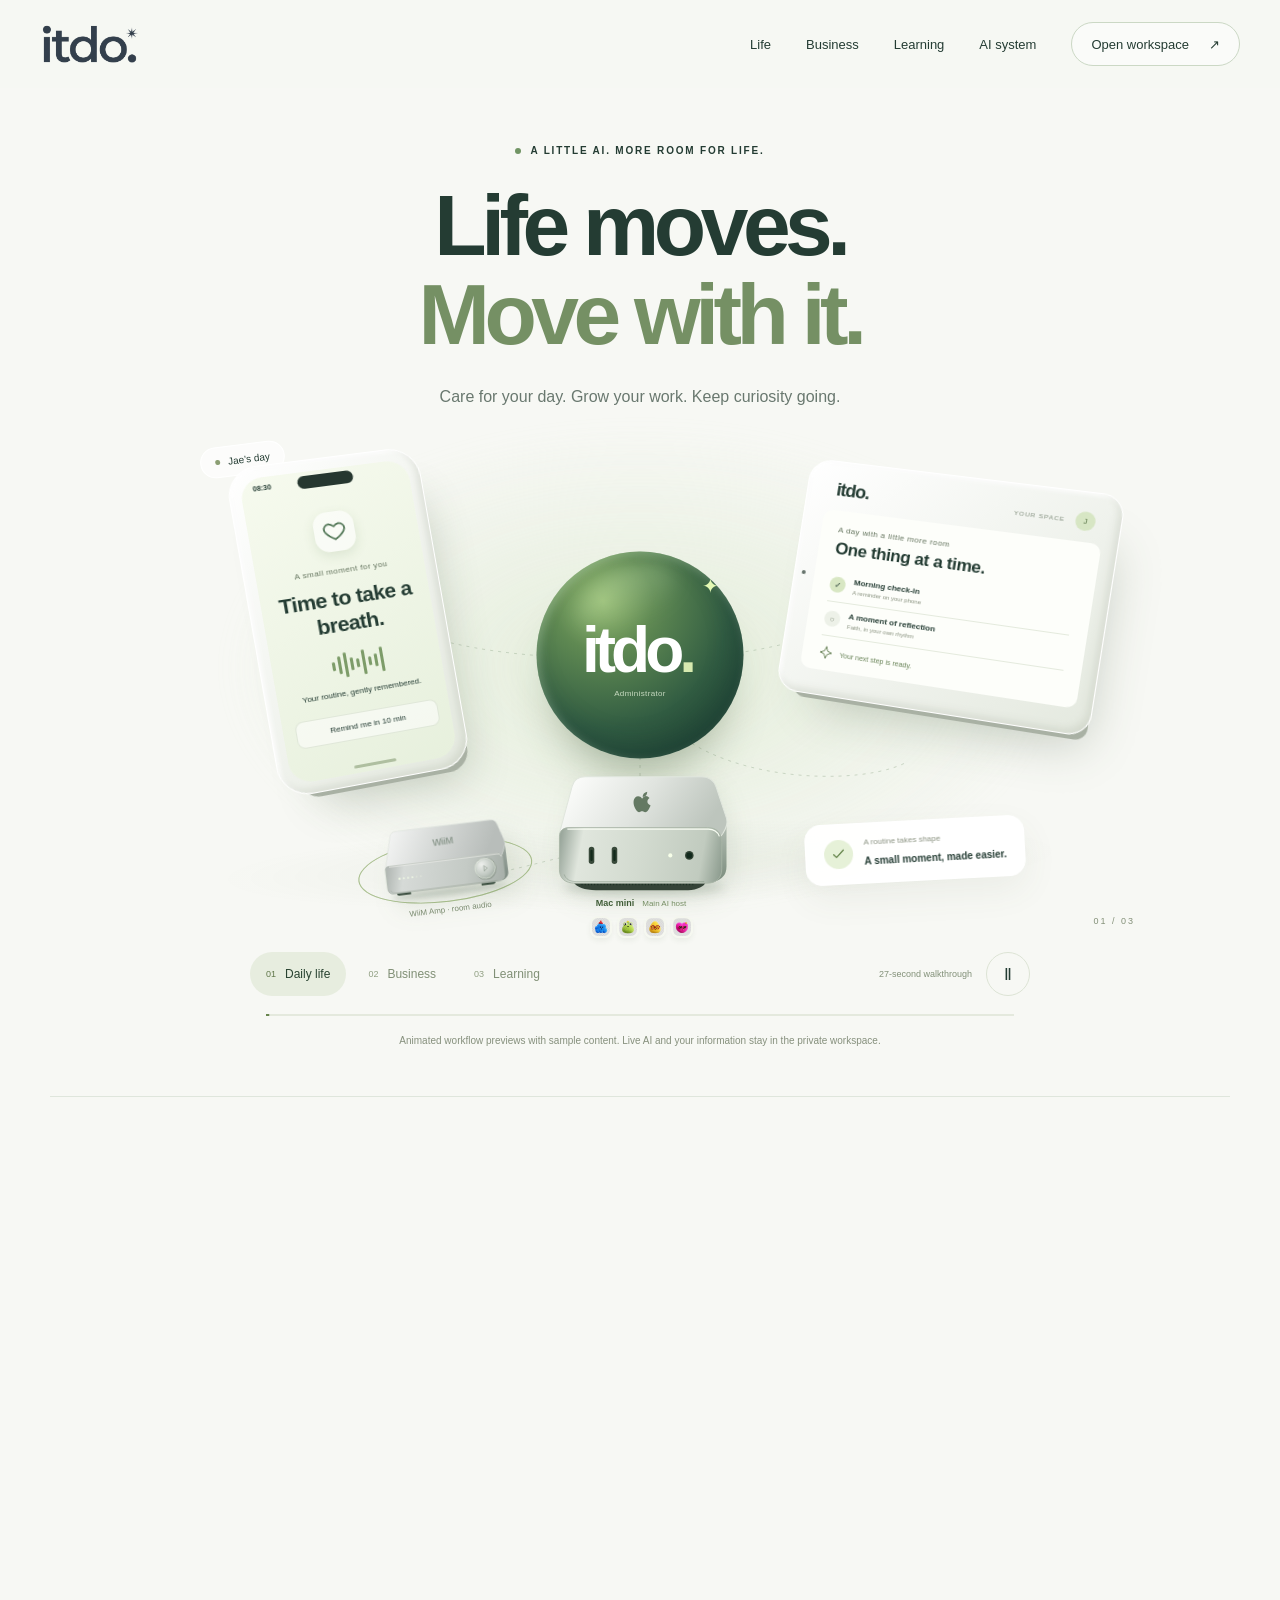
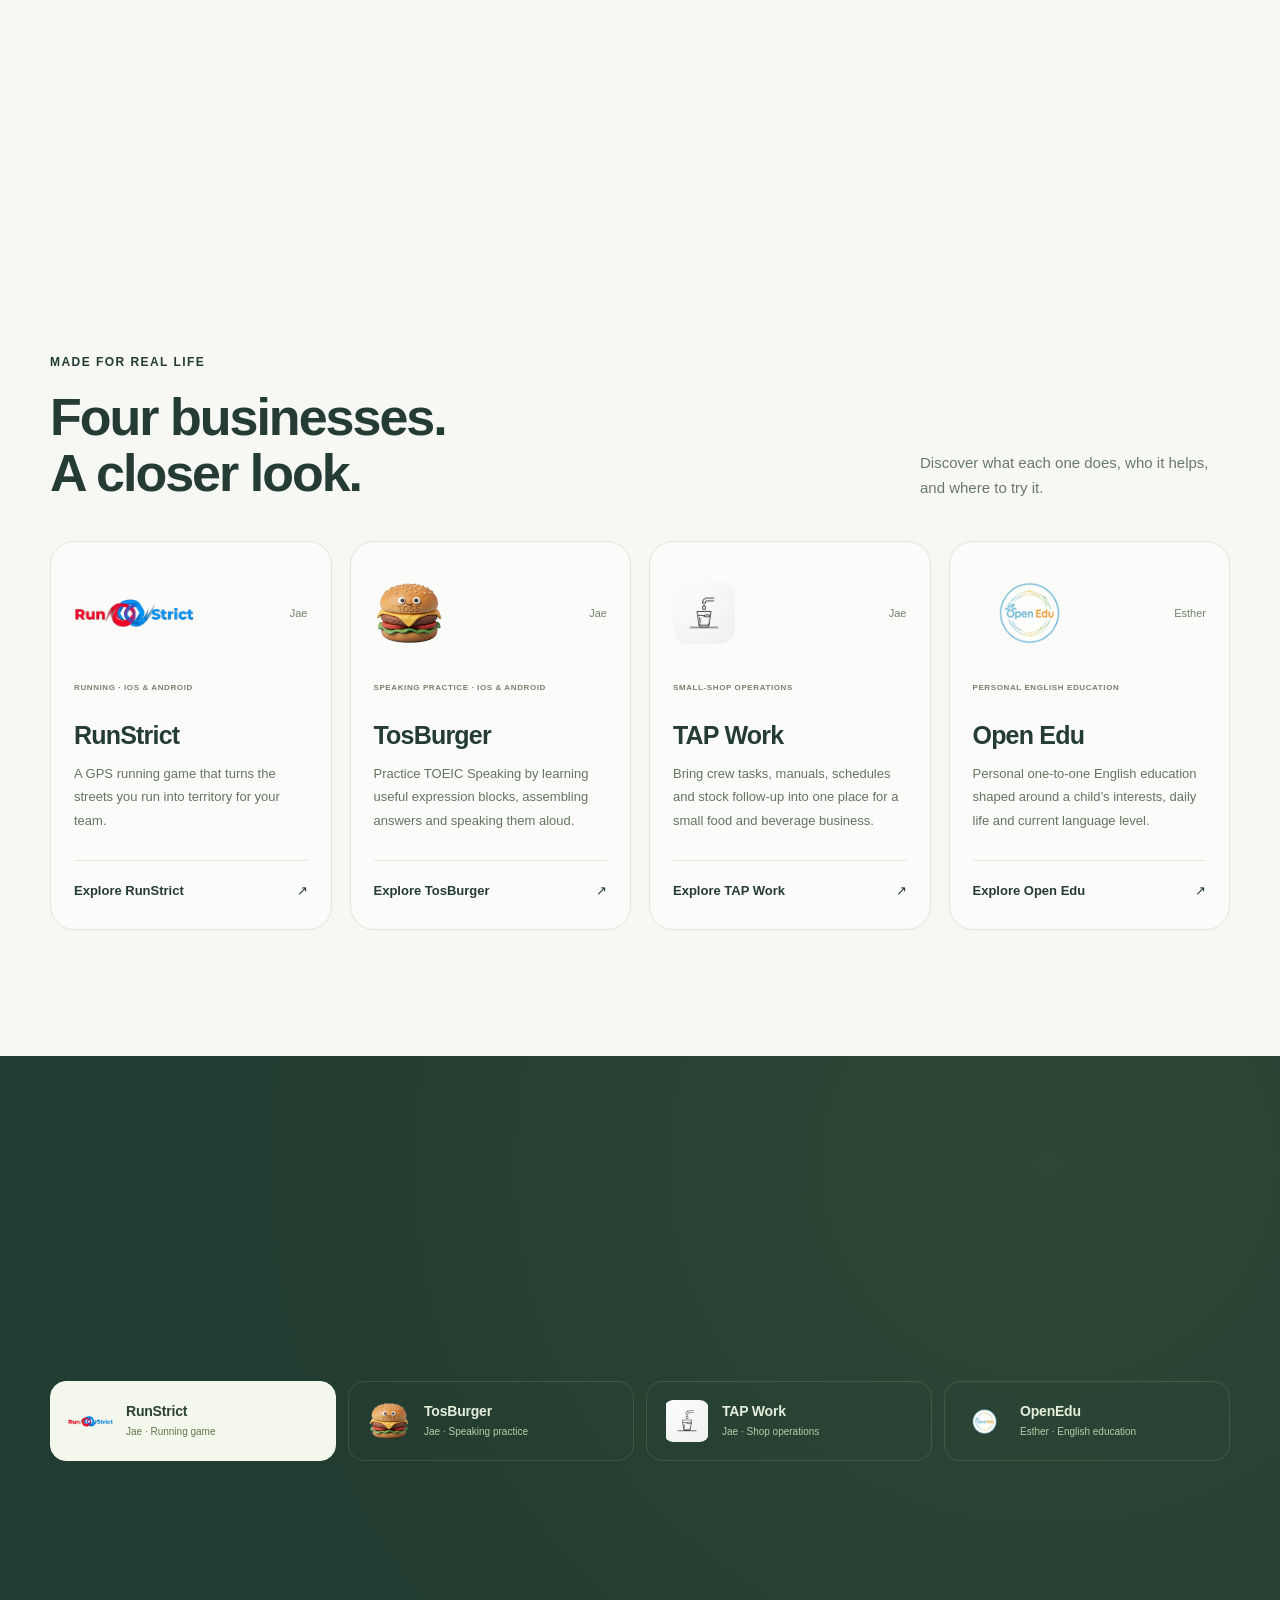
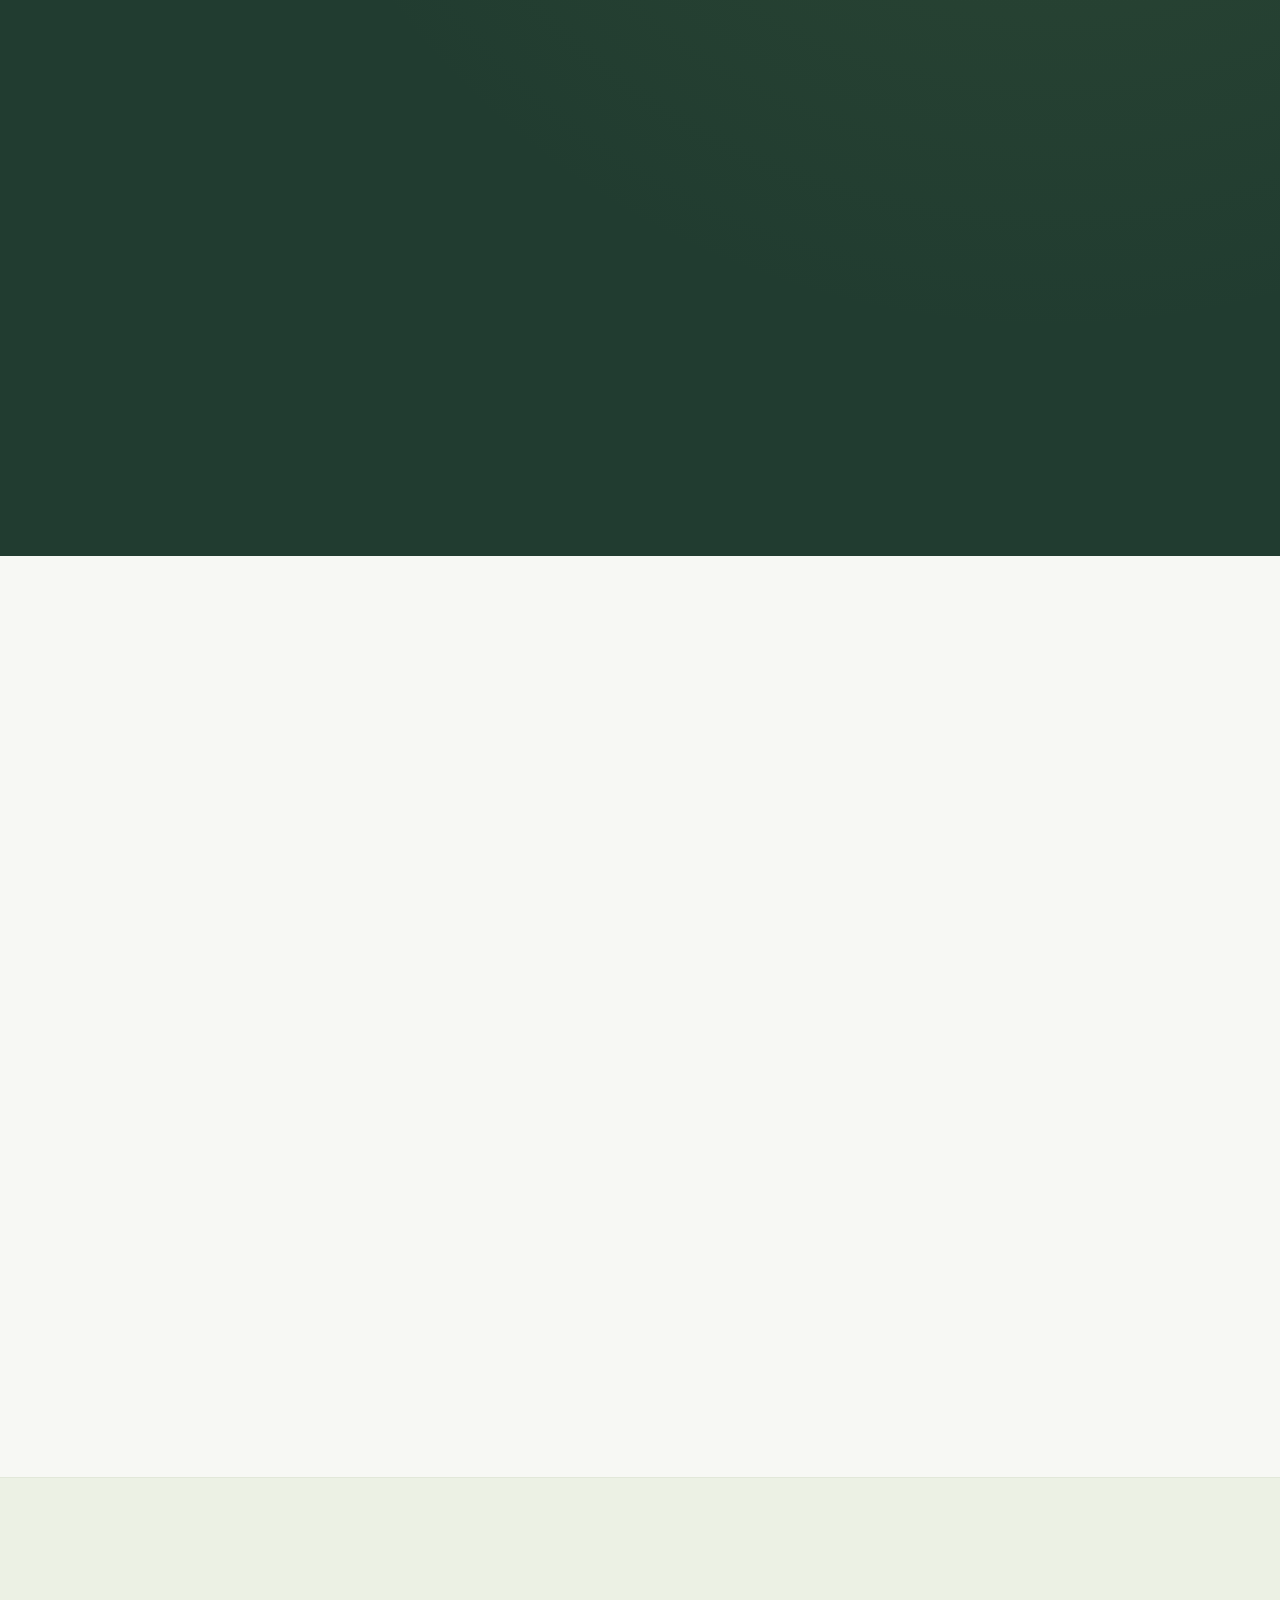
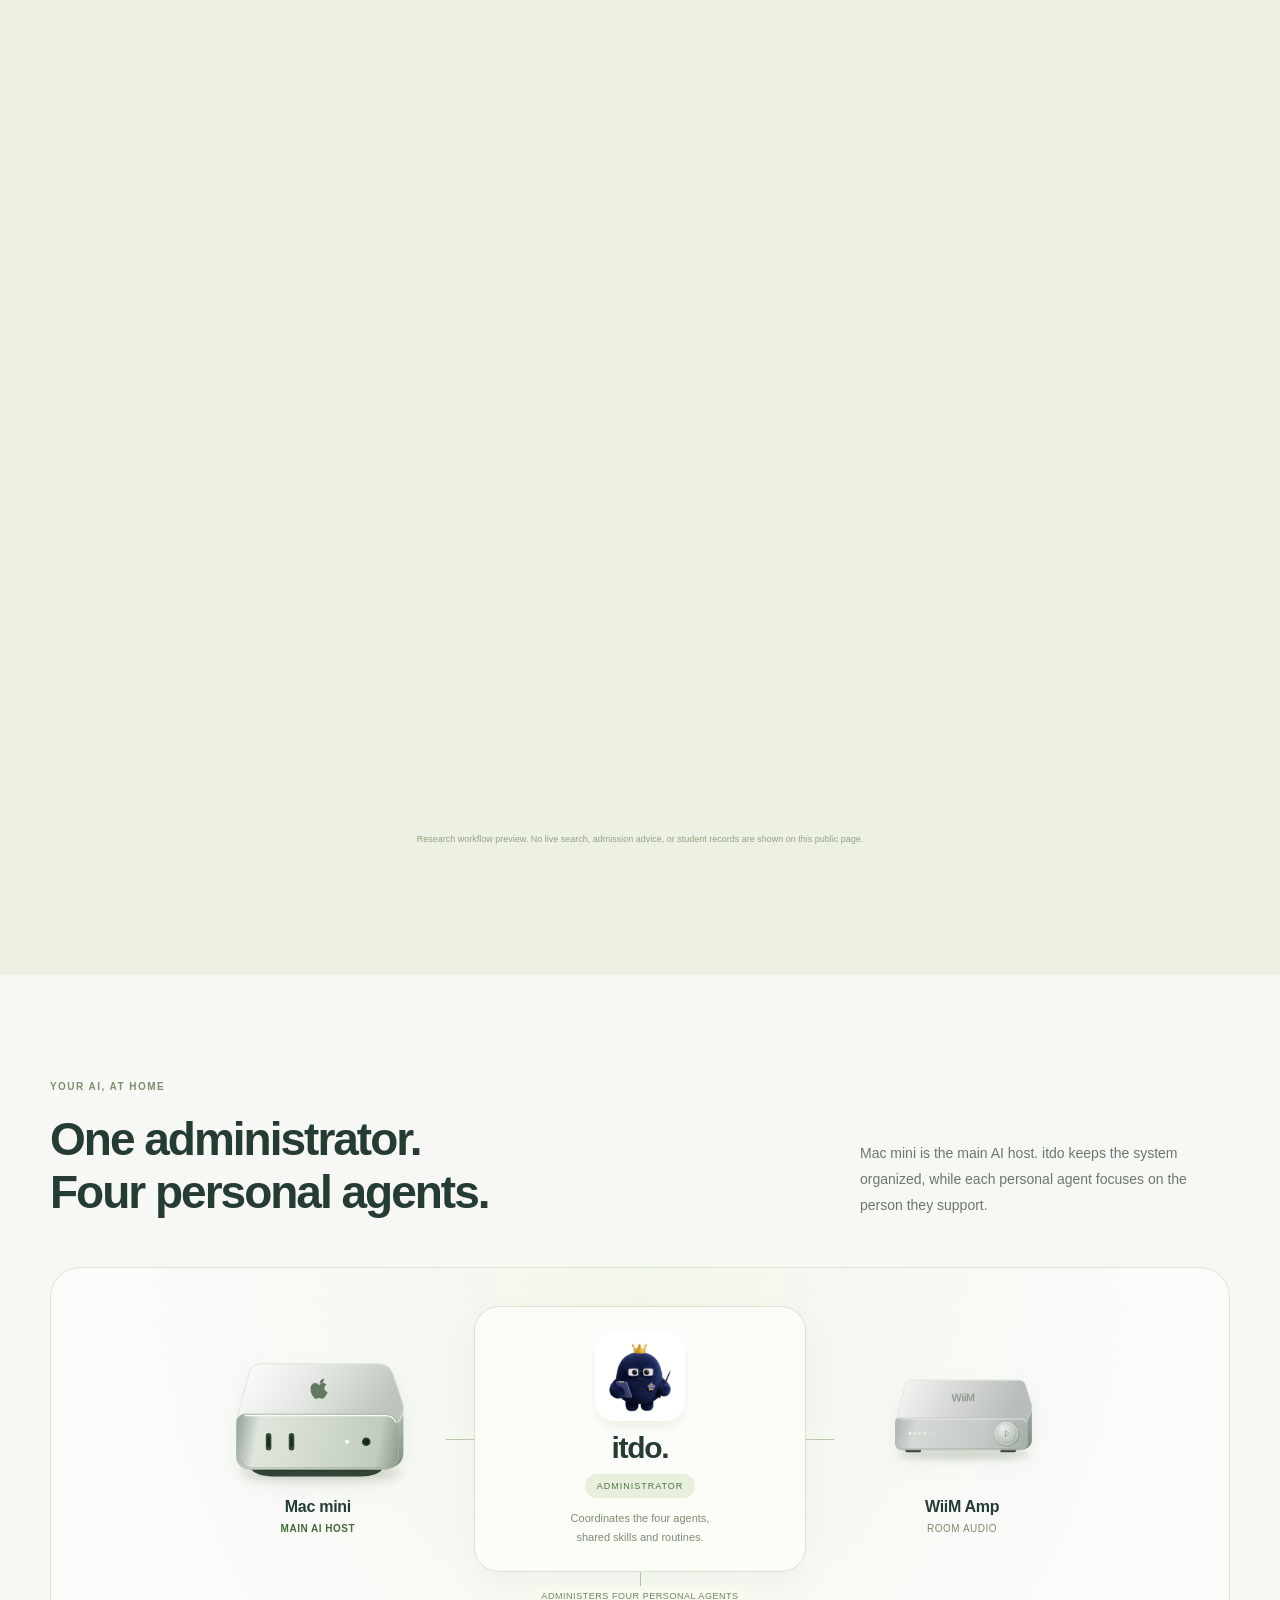
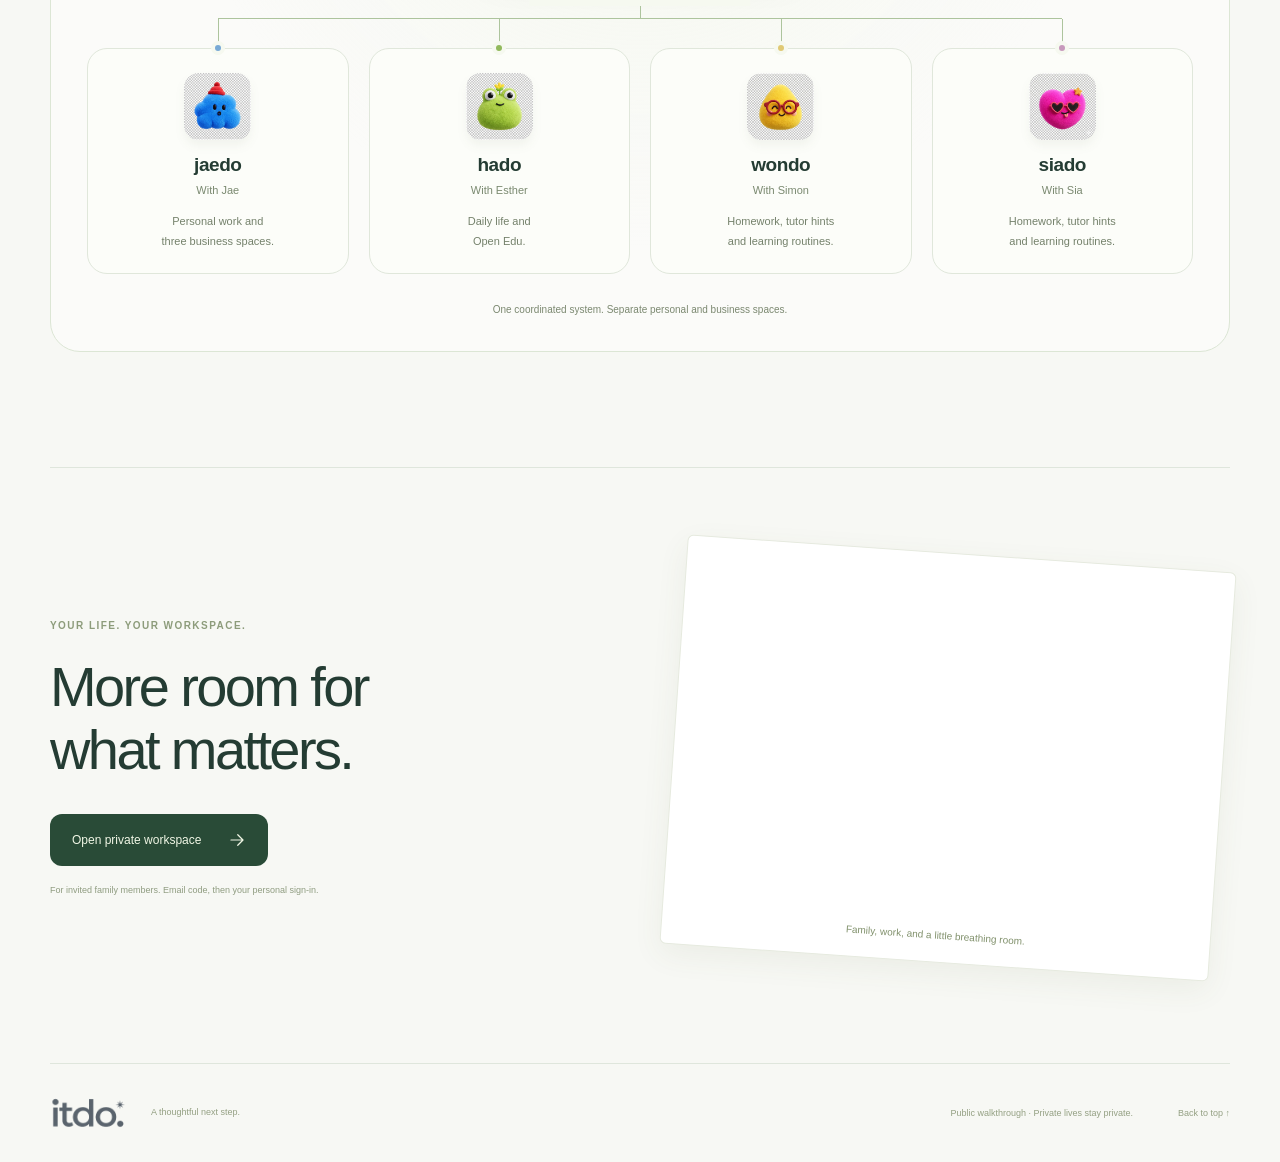
==== commit b3e4b4bf: "Show Mac mini and the itdo agent hierarchy Make Mac mini the main AI host beside WiiM Amp. Show itdo" ====
--- a/index.html
+++ b/index.html
@@ -11,7 +11,8 @@
   <link rel="icon" href="./favicon.svg" type="image/svg+xml">
   <link rel="stylesheet" href="./styles.css?v=ca11d2608d91">
   <link rel="stylesheet" href="./businesses.css?v=5d0672d1bc97">
-  <link rel="stylesheet" href="./devices.css?v=3289cc923e16">
+  <link rel="stylesheet" href="./devices.css?v=67841668c7e5">
+  <link rel="stylesheet" href="./agent-system.css?v=45f2025c0272">
   <script src="./site.js?v=c86588a2794c" defer></script>
 </head>
 <body>
@@ -31,19 +32,22 @@
   <a class="skip" href="#main">Skip to content</a>
   <header class="site-header">
     <a class="brand" href="./" aria-label="itdo home"><img src="./itdo-logo-transparent-v2.png" width="1983" height="793" alt="itdo."></a>
-    <nav aria-label="Main navigation"><a href="#life">Life</a><a href="#apps">Business</a><a href="#learning">Learning</a><a class="nav-workspace" href="/control/">Open workspace <span aria-hidden="true">↗</span></a></nav>
+    <nav aria-label="Main navigation"><a href="#life">Life</a><a href="#apps">Business</a><a href="#learning">Learning</a><a href="#agents">AI system</a><a class="nav-workspace" href="/control/">Open workspace <span aria-hidden="true">↗</span></a></nav>
   </header>
   <main id="main">
     <section class="hero" aria-labelledby="hero-title">
       <div class="hero-heading"><p class="eyebrow"><span class="status-dot"></span> A little AI. More room for life.</p><h1 id="hero-title">Life moves.<br><span>Move with it.</span></h1><p class="hero-subtitle">Care for your day. Grow your work. Keep curiosity going.</p></div>
       <div class="hero-theatre" id="walkthrough" data-scene="life" data-step="0" aria-label="Animated example of itdo connecting reminders and devices">
         <div class="theatre-halo"></div><div class="theatre-floor"></div>
-        <svg class="connection-map" viewBox="0 0 1100 470" preserveAspectRatio="xMidYMid meet" aria-hidden="true"><path class="wire" d="M235 210C350 210 330 246 550 246S780 170 875 170M550 246C550 360 350 350 300 385M550 246C550 365 755 380 815 350"/><path class="signal signal-one" d="M235 210C350 210 330 246 550 246S780 170 875 170"/><path class="signal signal-two" d="M550 246C550 360 350 350 300 385"/></svg>
+        <svg class="connection-map" viewBox="0 0 1100 525" preserveAspectRatio="xMidYMid meet" aria-hidden="true"><path class="wire" d="M235 210C350 210 330 246 550 246S780 170 875 170M550 320V405M550 435C470 435 425 465 355 465M550 246C550 365 755 380 815 350"/><path class="signal signal-one" d="M235 210C350 210 330 246 550 246S780 170 875 170"/><path class="signal signal-two" d="M550 320V405M550 435C470 435 425 465 355 465"/></svg>
         <div class="floating-label label-left"><span class="mini-dot"></span><span id="hero-owner">Jae’s day</span></div>
         <div class="hero-phone device"><div class="phone-island"></div><div class="phone-time">08:30</div><div class="phone-screen"><div class="phone-app"><svg class="icon"><use id="hero-icon" href="#i-heart"/></svg></div><p class="device-kicker" id="hero-phone-kicker">A small moment for you</p><h2 id="hero-phone-title">Time to<br>take a breath.</h2><div class="phone-voice"><span class="waveform"><i></i><i></i><i></i><i></i><i></i><i></i><i></i><i></i><i></i></span></div><p id="hero-phone-note">Your routine, gently remembered.</p><span class="device-action" id="hero-phone-action">Remind me in 10 min</span></div><div class="phone-home"></div></div>
-        <div class="ai-orb"><div class="orb-shine"></div><span class="orb-wordmark">itdo<span>.</span></span><span class="orb-caption">A thoughtful next step</span><span class="orb-spark">✦</span></div>
+        <div class="ai-orb"><div class="orb-shine"></div><span class="orb-wordmark">itdo<span>.</span></span><span class="orb-caption">Administrator</span><span class="orb-spark">✦</span></div>
         <div class="hero-tablet device"><div class="tablet-camera"></div><div class="tablet-top"><span class="tiny-brand">itdo.</span><span class="device-date">YOUR SPACE</span><span class="user-dot" id="hero-initial">J</span></div><div class="tablet-content"><p class="device-kicker" id="hero-tablet-kicker">A day with a little more room</p><h3 id="hero-tablet-title">One thing at a time.</h3><div class="mini-task"><span class="mini-check">✓</span><div><strong id="hero-row-one">Morning check-in</strong><small id="hero-row-one-note">A reminder on your phone</small></div></div><div class="mini-task"><span class="mini-check pending">○</span><div><strong id="hero-row-two">A moment of reflection</strong><small id="hero-row-two-note">Faith, in your own rhythm</small></div></div><div class="tablet-insight"><svg class="icon"><use href="#i-spark"/></svg><span id="hero-insight">Your next step is ready.</span></div></div></div>
-        <div class="hero-speaker"><img class="wiim-amp-art" src="./assets/wiim-amp.svg" width="260" height="160" alt="WiiM Amp streaming amplifier"><span class="sound-ring sound-ring-one" aria-hidden="true"></span><span class="sound-ring sound-ring-two" aria-hidden="true"></span></div>
+        <div class="hero-hardware">
+          <div class="hero-speaker"><img class="wiim-amp-art" src="./assets/wiim-amp.svg" width="260" height="160" alt="WiiM Amp streaming amplifier"><span class="sound-ring sound-ring-one" aria-hidden="true"></span><span class="sound-ring sound-ring-two" aria-hidden="true"></span><span class="hero-hardware-caption">WiiM Amp · room audio</span></div>
+          <figure class="hero-mac-mini"><img src="./assets/mac-mini.svg" width="240" height="184" alt="Mac mini, the main AI host"><figcaption><strong>Mac mini</strong><span>Main AI host</span></figcaption><div class="host-agent-chips" aria-hidden="true"><span class="avatar avatar-jaedo"></span><span class="avatar avatar-hado"></span><span class="avatar avatar-wondo"></span><span class="avatar avatar-siado"></span></div></figure>
+        </div>
         <div class="floating-message"><span class="message-icon"><svg class="icon"><use href="#i-check"/></svg></span><div><small id="hero-message-label">A little less to remember</small><strong id="hero-message">Right moment. Right device.</strong></div></div>
         <span class="scene-number" aria-hidden="true">01 / 03</span>
       </div>
@@ -53,7 +57,7 @@
 
     <section class="life-section section wrap" id="life" aria-labelledby="life-title">
       <div class="section-copy reveal"><p class="eyebrow">01 / Everyday life</p><h2 id="life-title">Small nudges.<br>A more <em>present day.</em></h2><p>For the routines that care for you, the faith that grounds you, and the things you want to remember.</p><div class="pill-switch" role="group" aria-label="Choose a reminder preview"><button data-routine="care" aria-pressed="true">Care</button><button data-routine="faith" aria-pressed="false">Faith</button><button data-routine="routine" aria-pressed="false">Routines</button></div><div class="routine-caption"><h3 id="routine-title">A break, before the day runs away.</h3><p id="routine-description">A gentle voice cue, a reminder on your device, and one clear way to respond.</p></div><button class="text-button" id="voice-button" type="button"><svg class="icon"><use href="#i-sound"/></svg><span id="voice-button-label">Hear a sample reminder</span></button><p class="voice-transcript" id="voice-transcript">“A small pause, Jae. Stretch, take a breath, and come back when you’re ready.”</p><p class="voice-status" id="voice-status" role="status"></p></div>
-      <div class="life-visual reveal" aria-label="Preview of a WiiM Amp audio reminder reaching a tablet and phone"><div class="life-orbit life-orbit-one"></div><div class="life-orbit life-orbit-two"></div><div class="life-sun"><svg class="icon"><use id="routine-icon" href="#i-sun"/></svg></div><div class="home-speaker"><div class="amp-voice" aria-hidden="true"><span class="waveform"><i></i><i></i><i></i><i></i><i></i><i></i><i></i></span></div><img class="wiim-amp-art" src="./assets/wiim-amp.svg" width="260" height="160" alt="WiiM Amp with a silver enclosure and front volume dial" loading="lazy"><span class="hardware-caption">WiiM Amp</span></div><div class="reminder-card"><div class="reminder-top"><span class="tiny-brand">itdo.</span><span>NOW · SAMPLE</span></div><h3 id="routine-card-title">A little pause?</h3><p id="routine-card-body">Your next task can wait for a breath.</p><div class="reminder-actions"><span>Done</span><span>Remind me later</span></div></div><div class="device-token"><svg class="icon"><use href="#i-bell"/></svg><span>Phone → tablet → speaker</span></div><span class="life-visual-note">One routine. A familiar rhythm across devices.</span></div>
+      <div class="life-visual reveal" aria-label="Preview of a Mac mini AI host connecting a WiiM Amp, tablet and phone"><div class="life-orbit life-orbit-one"></div><div class="life-orbit life-orbit-two"></div><div class="life-sun"><svg class="icon"><use id="routine-icon" href="#i-sun"/></svg></div><figure class="home-mac-mini"><img src="./assets/mac-mini.svg" width="240" height="184" alt="Mac mini AI host" loading="lazy"><figcaption>Mac mini · AI host</figcaption></figure><div class="home-speaker"><div class="amp-voice" aria-hidden="true"><span class="waveform"><i></i><i></i><i></i><i></i><i></i><i></i><i></i></span></div><img class="wiim-amp-art" src="./assets/wiim-amp.svg" width="260" height="160" alt="WiiM Amp with a silver enclosure and front volume dial" loading="lazy"><span class="hardware-caption">WiiM Amp</span></div><div class="reminder-card"><div class="reminder-top"><span class="tiny-brand">itdo.</span><span>NOW · SAMPLE</span></div><h3 id="routine-card-title">A little pause?</h3><p id="routine-card-body">Your next task can wait for a breath.</p><div class="reminder-actions"><span>Done</span><span>Remind me later</span></div></div><div class="device-token"><svg class="icon"><use href="#i-bell"/></svg><span>Phone → tablet → speaker</span></div><span class="life-visual-note">One routine. A familiar rhythm across devices.</span></div>
     </section>
 
 <!-- BUSINESS DIRECTORY START -->
@@ -72,7 +76,23 @@
 
     <section class="research-section section" id="research" aria-labelledby="research-title"><div class="wrap"><div class="research-heading reveal"><p class="eyebrow">A longer view / Education consulting</p><h2 id="research-title">Today’s curiosity.<br><em>Tomorrow’s possibilities.</em></h2><p>A vision for connecting everyday learning with university and academic research. <br>Find official information, keep the sources, and bring the options into a conversation.</p></div><div class="research-visual reveal"><div class="research-search"><svg class="icon"><use href="#i-search"/></svg><span>Explore a path from interests to university</span><span class="search-cursor"></span><span class="search-key">↵</span></div><p class="research-search-status" id="research-status">Searching official sources · example sequence</p><div class="research-papers"><article class="research-paper paper-left"><div class="document-icon"><svg class="icon"><use href="#i-cap"/></svg></div><span class="paper-kicker">OFFICIAL SOURCES</span><h3>Find the possibilities.</h3><ul><li>University admissions</li><li>Subjects & requirements</li><li>Scholarship information</li></ul><div class="document-lines"><i></i><i></i><i></i></div><span class="paper-stamp">Keep the source link</span></article><div class="research-core" aria-hidden="true"><span>✦</span><i></i><i></i></div><article class="research-paper paper-right"><span class="paper-kicker">A PLAN TO DISCUSS</span><h3>Make the next step clearer.</h3><div class="planning-row"><span>01</span><div><strong>Interests & questions</strong><small>Start with the student.</small></div></div><div class="planning-row"><span>02</span><div><strong>Options & requirements</strong><small>Compare sources and check dates.</small></div></div><div class="planning-row"><span>03</span><div><strong>A practical learning plan</strong><small>Discuss it with the family.</small></div></div></article></div><div class="research-flow"><span>Search official sources</span><i>→</i><span>Compare & cite</span><i>→</i><span>Discuss & plan</span></div></div><p class="research-note">Research workflow preview. No live search, admission advice, or student records are shown on this public page.</p></div></section>
 
-    <section class="people-section wrap" aria-labelledby="people-title"><div><p class="eyebrow">Familiar faces. Personal spaces.</p><h2 id="people-title">A little team around your day.</h2></div><div class="people-lineup"><div><span class="avatar avatar-itdo" role="img" aria-label="itdo platform agent"></span><strong>itdo.</strong><small>Connects the flow</small></div><div><span class="avatar avatar-jaedo" role="img" aria-label="jaedo"></span><strong>jaedo</strong><small>With Jae</small></div><div><span class="avatar avatar-hado" role="img" aria-label="hado"></span><strong>hado</strong><small>With Esther</small></div><div><span class="avatar avatar-wondo" role="img" aria-label="wondo"></span><strong>wondo</strong><small>With Simon</small></div><div><span class="avatar avatar-siado" role="img" aria-label="siado"></span><strong>siado</strong><small>With Sia</small></div></div></section>
+    <section class="agent-system wrap" id="agents" aria-labelledby="people-title">
+      <div class="agent-system-heading"><div><p class="eyebrow">Your AI, at home</p><h2 id="people-title">One administrator.<br>Four personal agents.</h2></div><p>Mac mini is the main AI host. itdo keeps the system organized, while each personal agent focuses on the person they support.</p></div>
+      <div class="agent-system-map">
+        <div class="system-platform">
+          <figure class="system-hardware system-mac-mini"><img src="./assets/mac-mini.svg" width="240" height="184" alt="Mac mini computer" loading="lazy"><figcaption><strong>Mac mini</strong><small>MAIN AI HOST</small></figcaption></figure>
+          <article class="administrator-node" aria-labelledby="administrator-title"><span class="system-host-connection" aria-hidden="true"></span><span class="avatar avatar-itdo" role="img" aria-label="itdo administrator"></span><h3 id="administrator-title">itdo.</h3><span class="administrator-role">Administrator</span><p>Coordinates the four agents,<br>shared skills and routines.</p><span class="system-audio-connection" aria-hidden="true"></span></article>
+          <figure class="system-hardware system-audio"><img src="./assets/wiim-amp.svg" width="260" height="160" alt="WiiM Amp audio device" loading="lazy"><figcaption><strong>WiiM Amp</strong><small>ROOM AUDIO</small></figcaption></figure>
+        </div>
+        <div class="agent-tree"><span class="agent-tree-label">ADMINISTERS FOUR PERSONAL AGENTS</span><ul class="personal-agents" aria-label="Personal agents administered by itdo">
+          <li class="personal-agent agent-jaedo"><span class="avatar avatar-jaedo" role="img" aria-label="jaedo"></span><h3>jaedo</h3><p class="agent-person">With Jae</p><p class="agent-purpose">Personal work and<br>three business spaces.</p></li>
+          <li class="personal-agent agent-hado"><span class="avatar avatar-hado" role="img" aria-label="hado"></span><h3>hado</h3><p class="agent-person">With Esther</p><p class="agent-purpose">Daily life and<br>Open Edu.</p></li>
+          <li class="personal-agent agent-wondo"><span class="avatar avatar-wondo" role="img" aria-label="wondo"></span><h3>wondo</h3><p class="agent-person">With Simon</p><p class="agent-purpose">Homework, tutor hints<br>and learning routines.</p></li>
+          <li class="personal-agent agent-siado"><span class="avatar avatar-siado" role="img" aria-label="siado"></span><h3>siado</h3><p class="agent-person">With Sia</p><p class="agent-purpose">Homework, tutor hints<br>and learning routines.</p></li>
+        </ul></div>
+        <p class="agent-system-note">One coordinated system. Separate personal and business spaces.</p>
+      </div>
+    </section>
     <section class="closing-section wrap"><div class="closing-copy"><p class="eyebrow">Your life. Your workspace.</p><h2>More room for<br>what matters.</h2><a class="primary-button" href="/control/">Open private workspace <svg class="icon"><use href="#i-arrow"/></svg></a><p>For invited family members. Email code, then your personal sign-in.</p></div><figure class="family-print"><img src="./family-portrait-v1.png" width="1536" height="1024" loading="lazy" alt="The supplied illustration of a smiling family of four in a garden with a musician in the background."><figcaption>Family, work, and a little breathing room.</figcaption></figure></section>
   </main>
   <footer class="site-footer wrap"><a class="brand" href="./" aria-label="itdo home"><img src="./itdo-logo-transparent-v2.png" width="1983" height="793" alt="itdo."></a><p>A thoughtful next step.</p><span>Public walkthrough · Private lives stay private.</span><a href="#main">Back to top ↑</a></footer>
--- a/devices.css
+++ b/devices.css
@@ -7,3 +7,24 @@
 .amp-voice{position:absolute;left:50%;top:-22px;transform:translateX(-50%);width:90px;height:30px}
 .amp-voice .waveform{color:#6d8f58;gap:5px}
 .home-speaker .hardware-caption{top:calc(100% + 8px);left:23px;font-size:10px;letter-spacing:.15px}
+
+/* The Mac mini is the main AI host; the Amp is its room-audio companion. */
+.hero-theatre{height:525px}
+.hero-hardware{position:absolute;left:26%;bottom:0;display:flex;align-items:end;gap:30px;z-index:4}
+.hero-hardware .hero-speaker{position:relative;left:auto;bottom:auto;scale:1;width:140px;height:115px;transform:rotate(-7deg);margin-bottom:8px}
+.hero-hardware .sound-ring{left:-18px;top:24px;width:175px}
+.hero-hardware-caption{display:block;font-size:8px;color:#7b8b70;text-align:center;white-space:nowrap;margin-top:4px}
+.hero-mac-mini{width:190px;position:relative;text-align:center}
+.hero-mac-mini>img{display:block;width:100%;height:auto;filter:drop-shadow(5px 12px 12px #3a5b3119)}
+.hero-mac-mini figcaption{display:flex;gap:8px;align-items:center;justify-content:center;margin-top:-5px;font-size:9px}
+.hero-mac-mini figcaption strong{font-weight:600;color:#405d38}
+.hero-mac-mini figcaption>span{font-size:8px;color:#789066}
+.host-agent-chips{display:flex;gap:5px;justify-content:center;margin:8px 0 0}
+.host-agent-chips .avatar{width:22px;height:22px;border:2px solid #f6f8f0;border-radius:8px;box-shadow:0 3px 5px #4d6b3611}
+.home-mac-mini{position:absolute;top:85px;right:5%;width:170px;z-index:2;transform:rotate(6deg)}
+.home-mac-mini img{width:100%;height:auto;display:block;filter:drop-shadow(7px 12px 13px #49643b1a)}
+.home-mac-mini figcaption{position:absolute;top:-14px;left:0;right:0;text-align:center;font-size:9px;color:#6d845c;white-space:nowrap}
+@media(max-width:1100px){.hero-theatre{height:490px}.hero-hardware{left:24%;scale:.9;transform-origin:bottom left}.home-mac-mini{width:150px;right:1%}}
+@media(max-width:780px){.hero-theatre{height:440px;margin-bottom:-57px}.hero-hardware{left:24%;scale:.82}.home-mac-mini{width:145px;right:3%}}
+@media(max-width:480px){.hero-theatre{height:465px;margin-bottom:-180px}.hero-hardware{left:24%;scale:.87}.home-mac-mini{width:120px;right:3%;top:91px}.home-speaker{width:220px;height:135px}.life-sun{top:7px}.home-mac-mini figcaption{font-size:8px;top:-9px}}
+@media(max-width:350px){.hero-theatre{margin-bottom:-211px}.home-mac-mini{width:108px;right:1%;top:95px}.home-speaker{width:200px;height:123px;left:0}}
--- a/agent-system.css
+++ b/agent-system.css
@@ -0,0 +1,39 @@
+.agent-system{padding-block:105px 115px}
+.agent-system-heading{display:flex;justify-content:space-between;gap:55px;align-items:end;margin-bottom:48px}
+.agent-system-heading .eyebrow{color:#7b906d;font-size:10px}
+.agent-system h2{font-size:46px;line-height:1.15;letter-spacing:-2px;font-weight:600;margin-top:18px}
+.agent-system-heading>p{max-width:370px;font-size:14px;color:var(--muted);line-height:1.85}
+.agent-system-map{padding:38px 36px 32px;border:1px solid #dce6d5;border-radius:30px;background:radial-gradient(ellipse at 50% 0,#e9f1df88,transparent 60%),#ffffff80}
+.system-platform{display:grid;grid-template-columns:1fr 1.3fr 1fr;gap:28px;align-items:center;max-width:900px;margin:auto}
+.system-hardware{display:flex;flex-direction:column;align-items:center;text-align:center;position:relative}
+.system-hardware img{width:190px;max-width:100%;height:145px;object-fit:contain;filter:drop-shadow(0 9px 9px #41603d12)}
+.system-hardware figcaption{display:grid;gap:7px;margin-top:9px}
+.system-hardware strong{font-size:16px;font-weight:600;letter-spacing:-.3px}
+.system-hardware small{font-size:10px;letter-spacing:.5px;color:#7b8c6c}
+.system-mac-mini small{color:#476a38;font-weight:600}
+.system-audio img{width:157px}
+.administrator-node{position:relative;display:flex;flex-direction:column;align-items:center;text-align:center;background:#fcfdf9;border:1px solid #d8e4ce;border-radius:25px;padding:24px 20px 25px;box-shadow:0 14px 35px #4863340b}
+.administrator-node .avatar{width:90px;height:90px;filter:drop-shadow(0 8px 5px #66854815)}
+.administrator-node h3{font-size:30px;letter-spacing:-1.3px;font-weight:600;margin-top:10px}
+.administrator-role{font-size:9px;letter-spacing:1px;text-transform:uppercase;border-radius:20px;padding:7px 12px;background:#e8f0dd;color:#4f713e;margin-top:9px}
+.administrator-node p{font-size:11px;line-height:1.7;color:#7d8b72;max-width:200px;margin-top:11px}
+.system-host-connection,.system-audio-connection{position:absolute;width:28px;height:1px;top:50%;background:#b7c9aa}
+.system-host-connection{left:-29px}.system-audio-connection{right:-29px}
+.agent-tree{position:relative;padding-top:76px}
+.agent-tree:before{content:"";position:absolute;top:0;left:50%;height:47px;width:1px;background:#adc49d}
+.agent-tree-label{position:absolute;top:14px;left:50%;transform:translateX(-50%);background:#f6f9f0;color:#718560;font-size:9px;letter-spacing:.55px;padding:5px 12px;white-space:nowrap}
+.personal-agents{position:relative;display:grid;grid-template-columns:repeat(4,1fr);gap:20px;list-style:none;margin:0;padding:0}
+.personal-agents:before{content:"";position:absolute;top:-30px;left:calc(12.5% - 7.5px);right:calc(12.5% - 7.5px);height:1px;background:#adc49d}
+.personal-agent{position:relative;display:flex;align-items:center;flex-direction:column;text-align:center;padding:24px 14px 22px;border:1px solid #e0e7db;border-radius:20px;background:#fcfdf9;min-width:0}
+.personal-agent:before{content:"";position:absolute;top:-30px;left:50%;height:30px;width:1px;background:#adc49d}
+.personal-agent:after{content:"";position:absolute;top:-4px;left:calc(50% - 3px);width:6px;height:6px;background:var(--agent-color);border-radius:50%;box-shadow:0 0 0 4px #f6f9f0}
+.personal-agent .avatar{width:67px;height:67px;transition:transform .3s;filter:drop-shadow(0 6px 5px #40572b0d)}
+.personal-agent:hover .avatar{transform:translateY(-4px)}
+.personal-agent h3{font-size:19px;font-weight:600;letter-spacing:-.45px;margin-top:14px}
+.personal-agent .agent-person{font-size:11px;color:#7a8970;margin-top:5px}
+.personal-agent .agent-purpose{font-size:11px;line-height:1.75;color:#74816b;margin-top:13px;max-width:175px}
+.agent-system-note{text-align:center;color:#7b8870;font-size:10px;line-height:1.8;margin-top:27px}
+.agent-jaedo{--agent-color:#78a9d5}.agent-hado{--agent-color:#91b95c}.agent-wondo{--agent-color:#e0c974}.agent-siado{--agent-color:#c799bc}
+@media(max-width:1000px){.agent-system-heading{gap:30px}.agent-system h2{font-size:39px}.agent-system-heading>p{max-width:300px;font-size:13px}.agent-system-map{padding:30px 22px}.system-platform{gap:18px;grid-template-columns:1fr 1.4fr 1fr}.system-hardware img{width:155px;height:125px}.system-audio img{width:135px}.system-host-connection,.system-audio-connection{width:18px}.system-host-connection{left:-19px}.system-audio-connection{right:-19px}.personal-agents{gap:12px}.personal-agents:before{left:calc(12.5% - 4.5px);right:calc(12.5% - 4.5px)}.personal-agent{padding:22px 10px}.personal-agent .agent-purpose{font-size:10px}}
+@media(max-width:700px){.agent-system{padding-block:75px 80px}.agent-system-heading{display:block;margin-bottom:30px}.agent-system h2{font-size:38px;letter-spacing:-1.65px}.agent-system-heading>p{max-width:440px;margin-top:22px}.agent-system-map{padding:22px 18px 26px;border-radius:23px}.system-platform{grid-template-columns:1fr 1fr;gap:25px 18px}.system-hardware img{width:150px;height:115px}.system-audio img{width:130px}.system-hardware strong{font-size:14px}.system-hardware small{font-size:9px}.administrator-node{grid-column:1/-1;grid-row:2;max-width:270px;width:100%;justify-self:center;padding:20px}.administrator-node .avatar{height:76px;width:76px}.administrator-node h3{font-size:28px;margin-top:8px}.system-host-connection,.system-audio-connection{display:none}.agent-tree{padding:49px 0 0 35px}.agent-tree:before{left:17px;top:25px;bottom:65px;height:auto}.agent-tree:after{content:"";position:absolute;left:17px;right:50%;height:25px;top:0;border-bottom:1px solid #adc49d;border-right:1px solid #adc49d;border-radius:0 0 9px 0}.agent-tree-label{top:14px;left:18px;transform:none;z-index:1;font-size:8px;padding:5px 7px}.personal-agents{display:grid;grid-template-columns:1fr;gap:14px}.personal-agents:before{display:none}.personal-agent{display:grid;grid-template-columns:52px 1fr;text-align:left;gap:0 14px;padding:18px;min-height:118px;align-content:center}.personal-agent:before{width:18px;height:1px;left:-19px;top:50%}.personal-agent:after{top:calc(50% - 3px);left:-4px}.personal-agent .avatar{width:52px;height:52px;grid-row:1/4;align-self:center}.personal-agent h3{font-size:18px;margin:0}.personal-agent .agent-person{font-size:10px;margin-top:4px}.personal-agent .agent-purpose{font-size:10px;max-width:none;margin-top:8px}.agent-system-note{font-size:9px;text-align:left;padding-left:17px;margin-top:22px}}
+@media(max-width:380px){.agent-system h2{font-size:33px}.agent-system-map{padding-inline:13px}.system-hardware img{width:125px;height:100px}.system-audio img{width:113px}.system-hardware small{font-size:8px}.agent-tree{padding-left:29px}.agent-tree:before,.agent-tree:after{left:12px}.agent-tree-label{left:12px}.personal-agent{padding:16px 12px;grid-template-columns:43px 1fr;gap:0 10px}.personal-agent .avatar{width:43px;height:43px}.personal-agent:before{width:17px;left:-18px}}
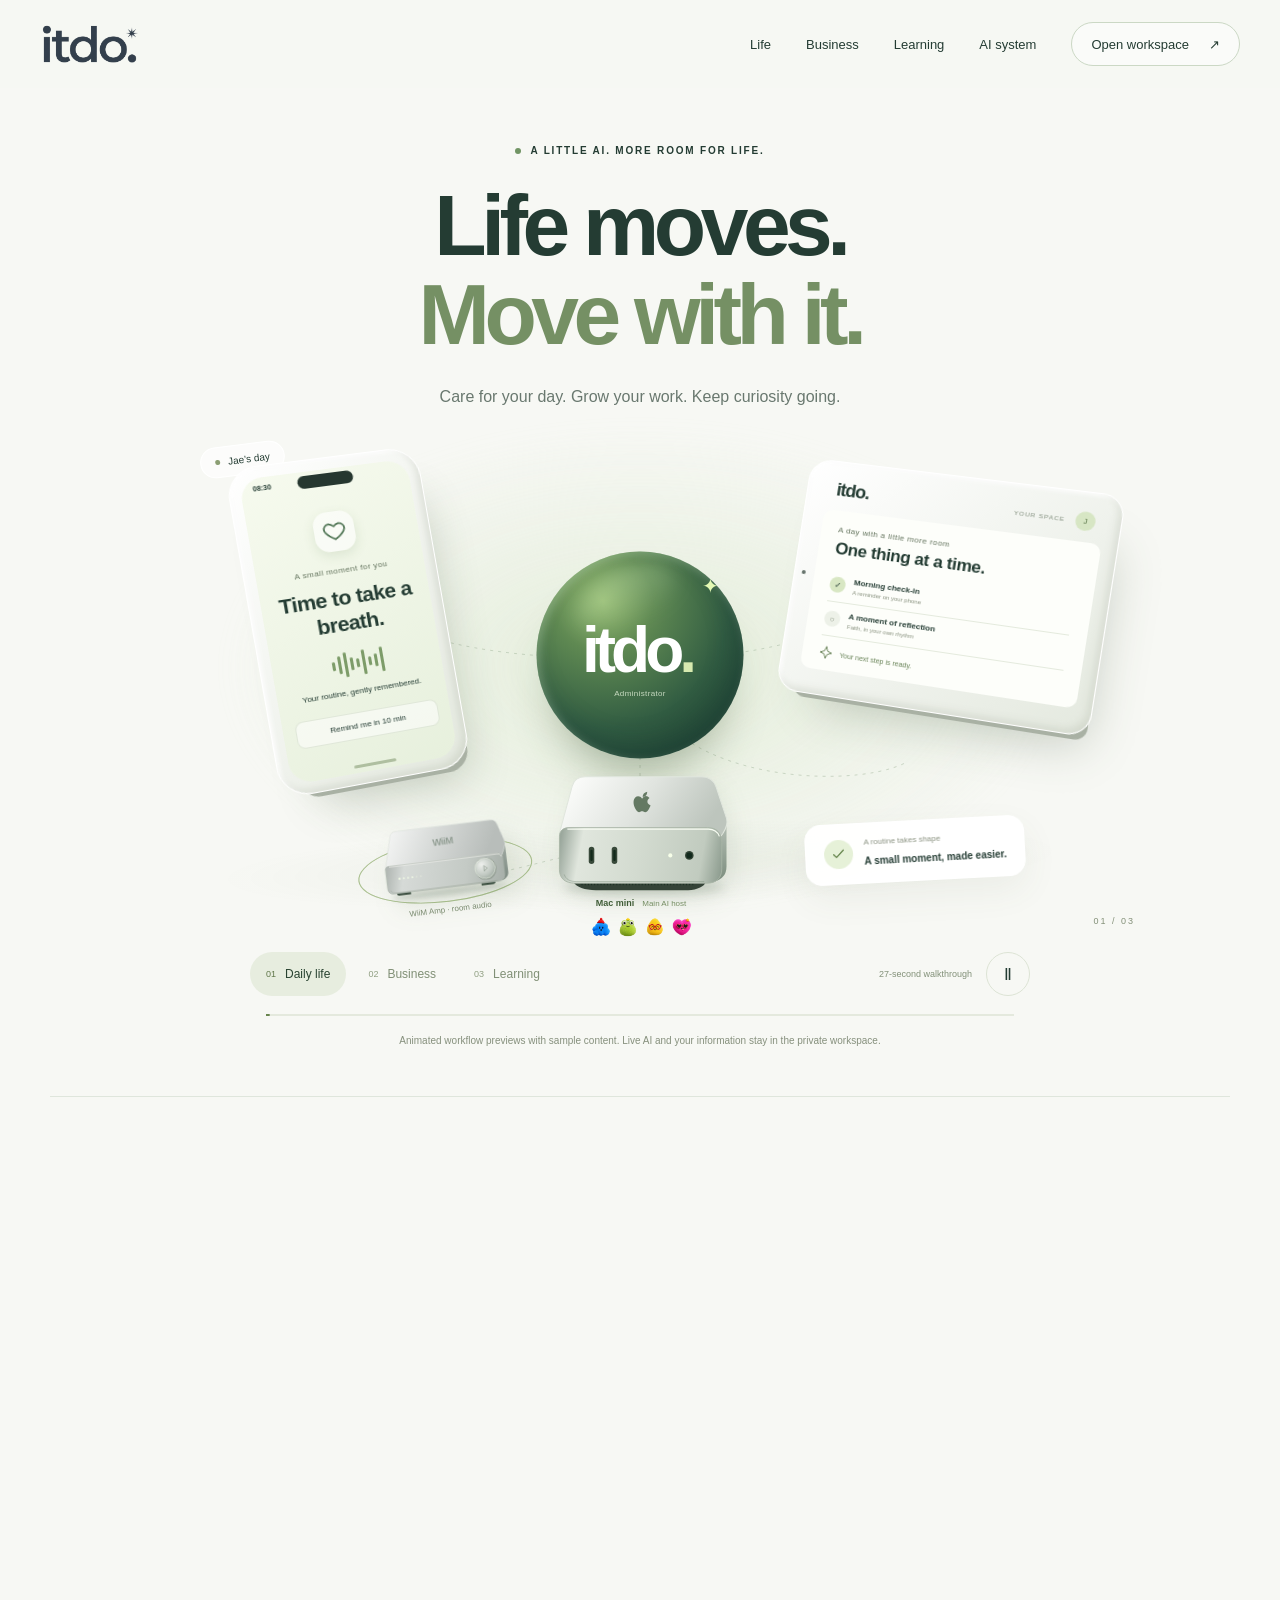
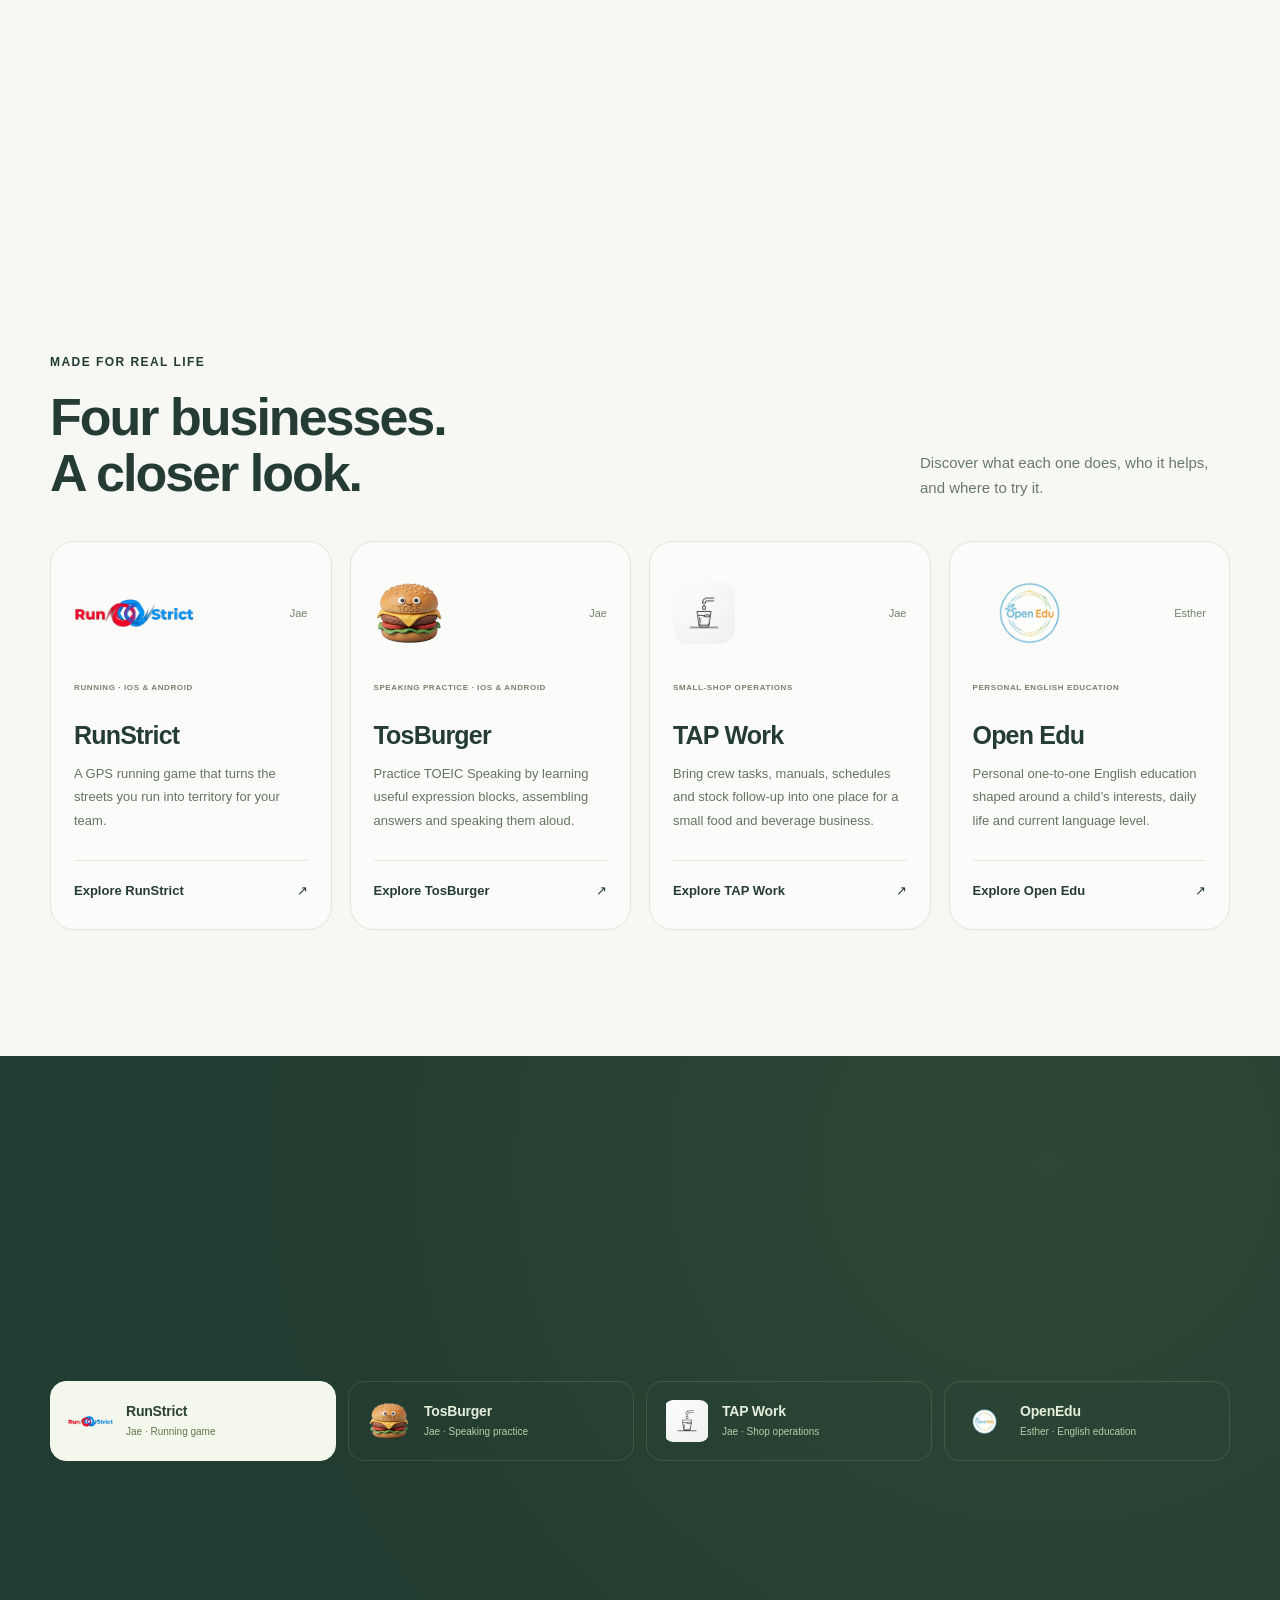
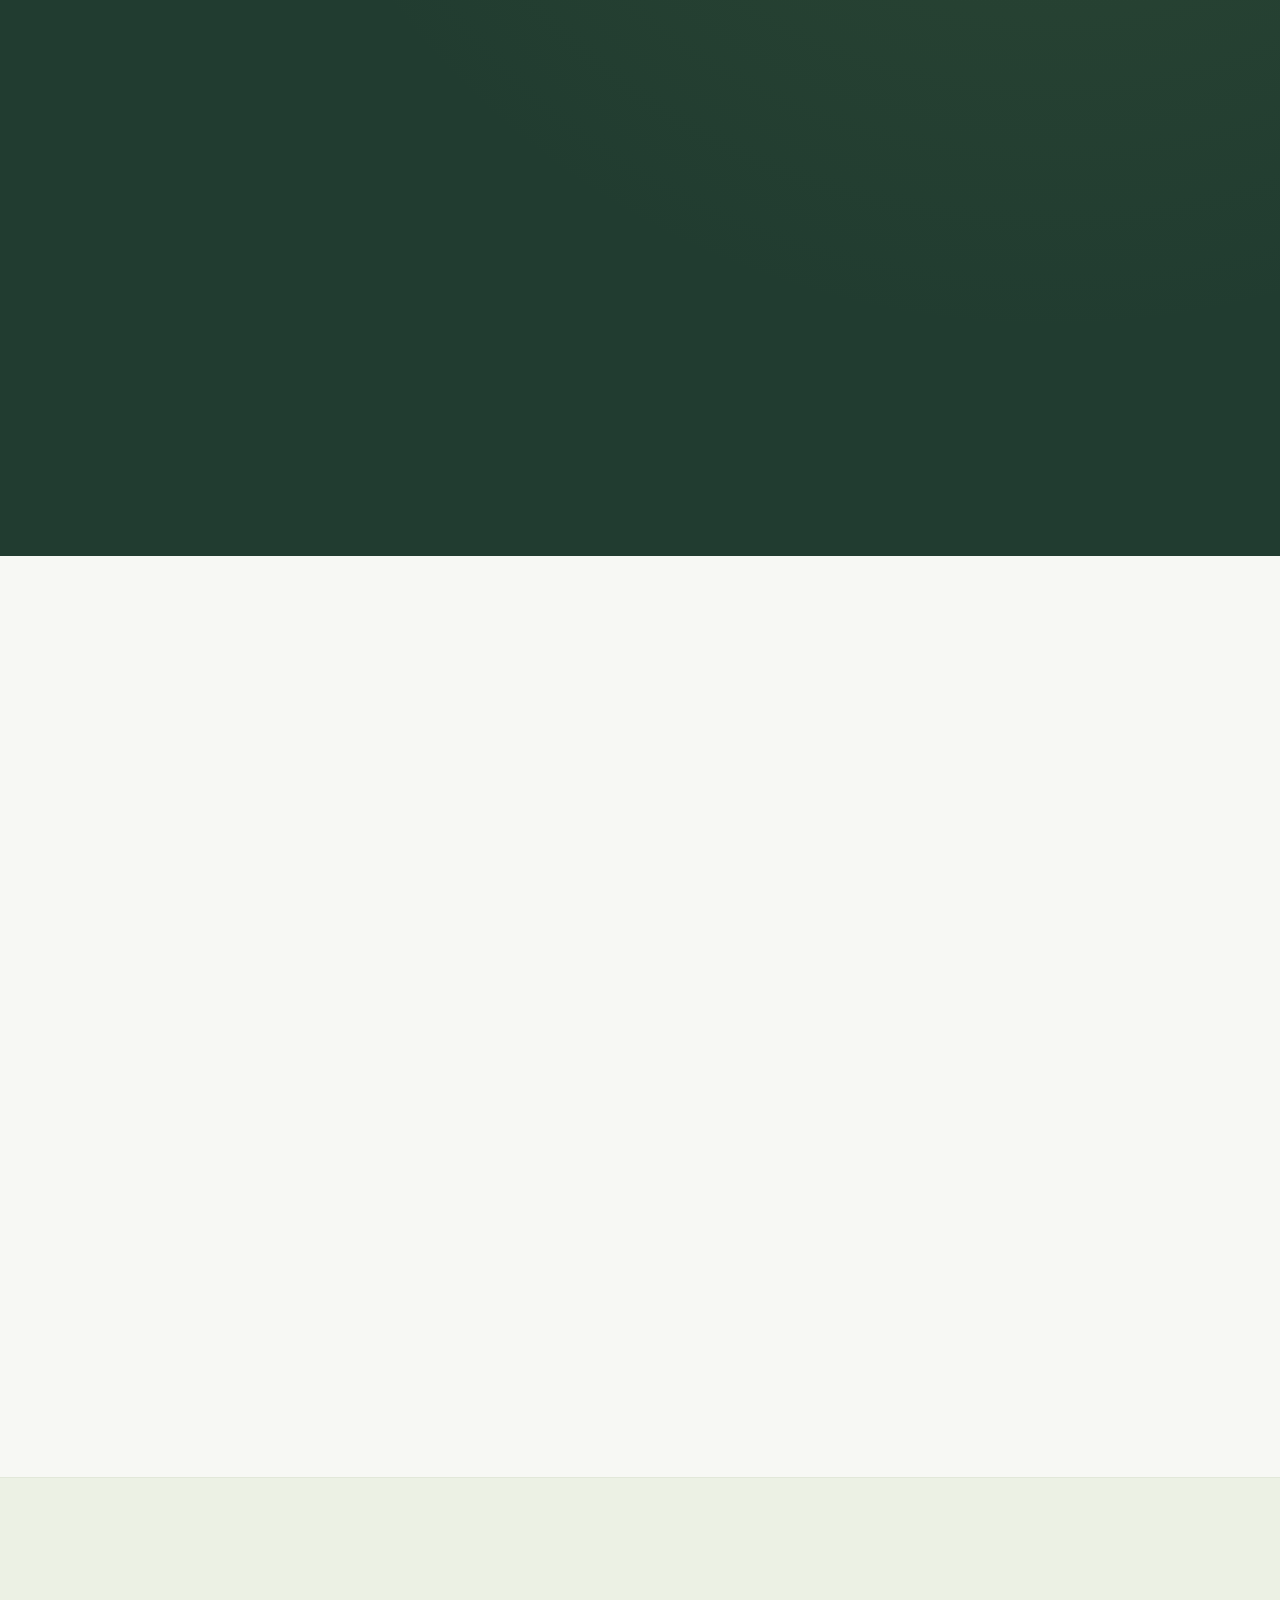
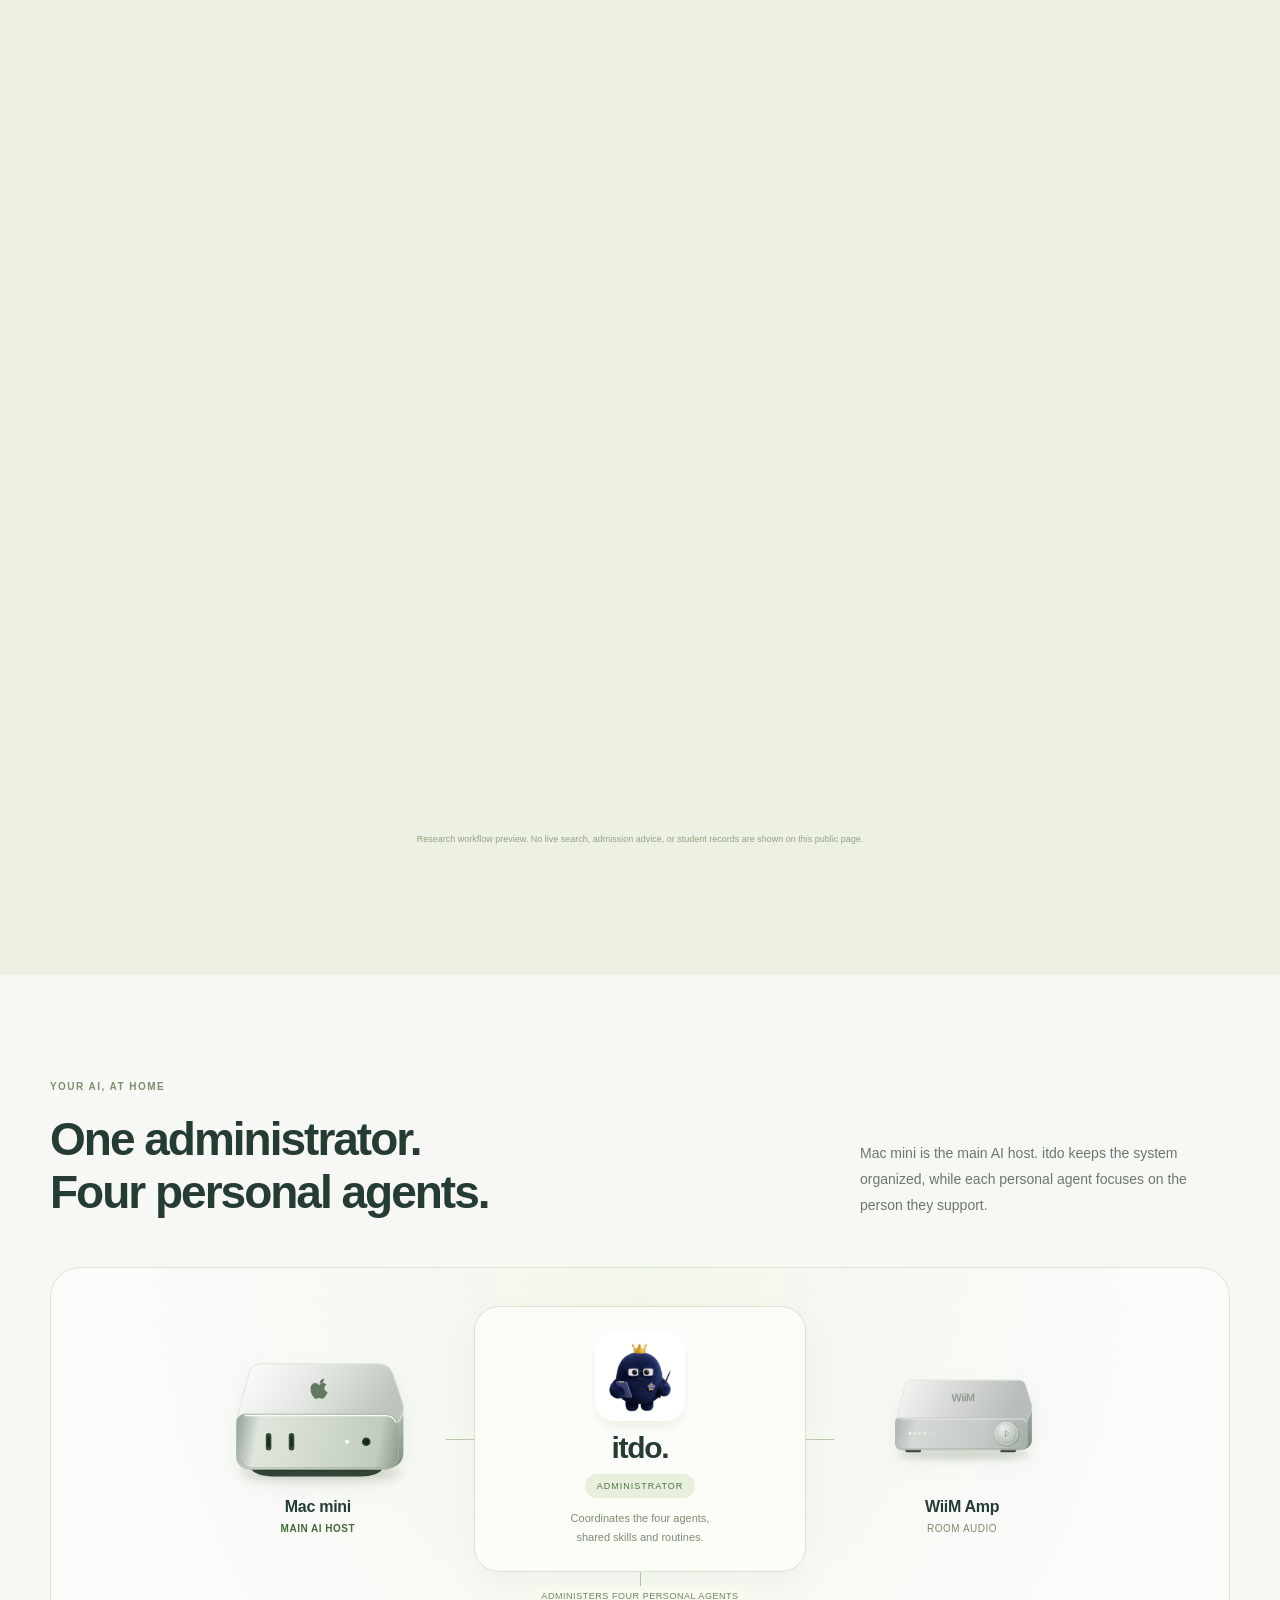
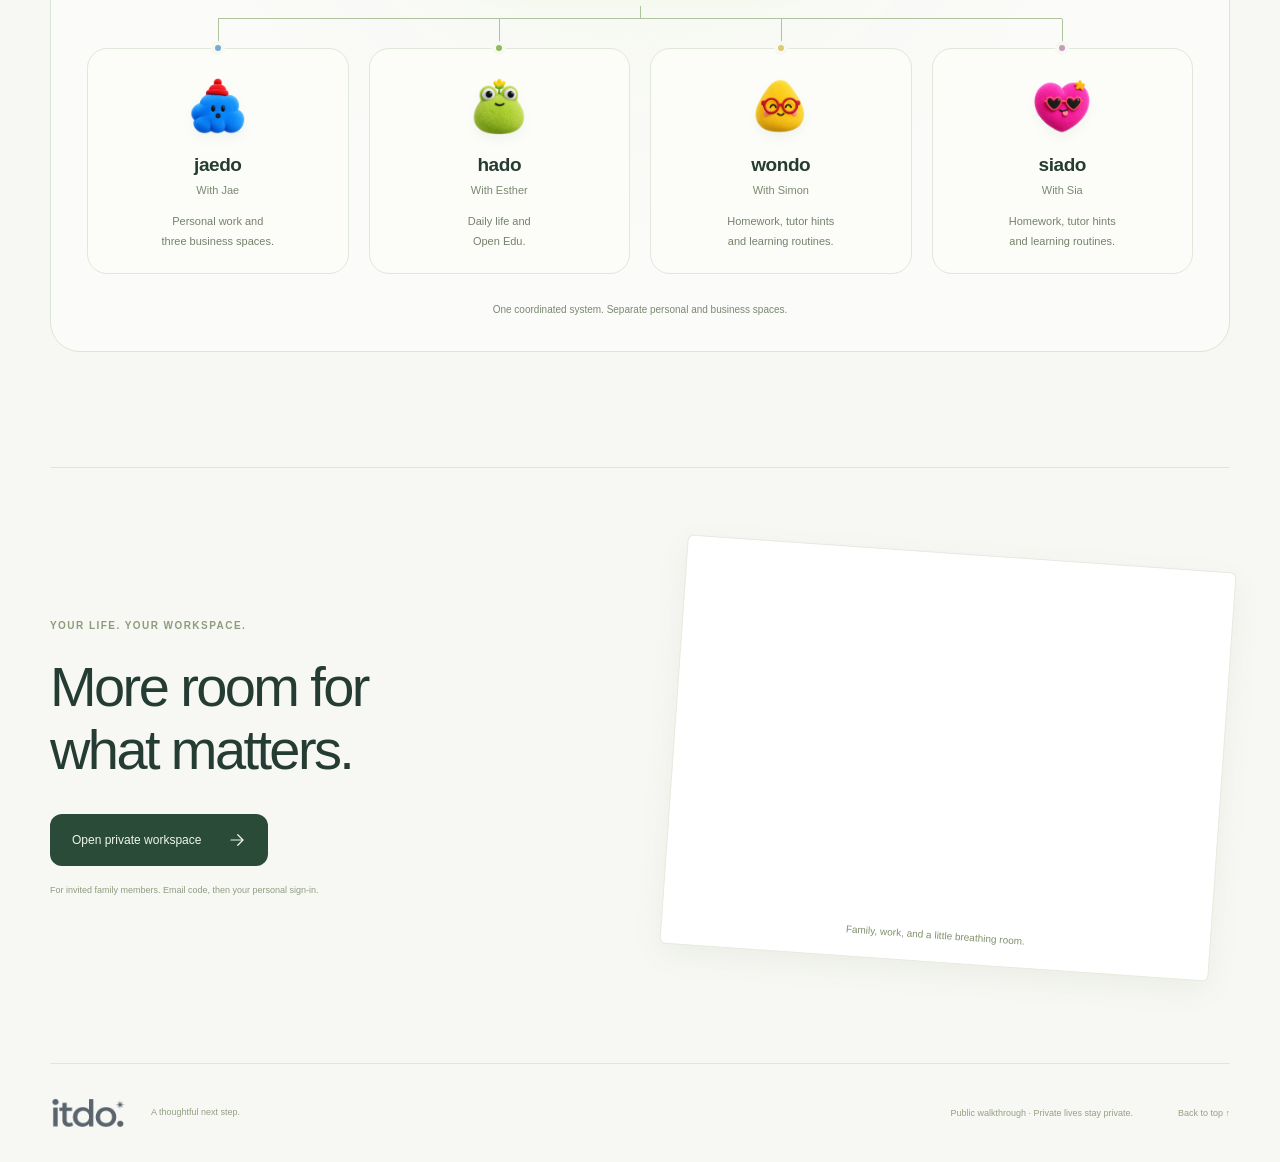
==== commit 96902917: "Apply transparent agent icons across the homepage Use individual transparent PNGs for jaedo, hado, w" ====
--- a/index.html
+++ b/index.html
@@ -13,6 +13,7 @@
   <link rel="stylesheet" href="./businesses.css?v=5d0672d1bc97">
   <link rel="stylesheet" href="./devices.css?v=67841668c7e5">
   <link rel="stylesheet" href="./agent-system.css?v=45f2025c0272">
+  <link rel="stylesheet" href="./agent-icons.css?v=d6fd5cf51b5f">
   <script src="./site.js?v=c86588a2794c" defer></script>
 </head>
 <body>
--- a/agent-icons.css
+++ b/agent-icons.css
@@ -0,0 +1,6 @@
+/* Individual PNGs preserve genuine transparency around each character. */
+.avatar-jaedo{background-image:url("./assets/agents/jaedo-v2.png");background-size:contain;background-position:center;border-radius:0}
+.avatar-hado{background-image:url("./assets/agents/hado-v2.png");background-size:contain;background-position:center;border-radius:0}
+.avatar-wondo{background-image:url("./assets/agents/wondo-v2.png");background-size:contain;background-position:center;border-radius:0}
+.avatar-siado{background-image:url("./assets/agents/siado-v2.png");background-size:contain;background-position:center;border-radius:0}
+.host-agent-chips .avatar{border:0;border-radius:0;box-shadow:none}
